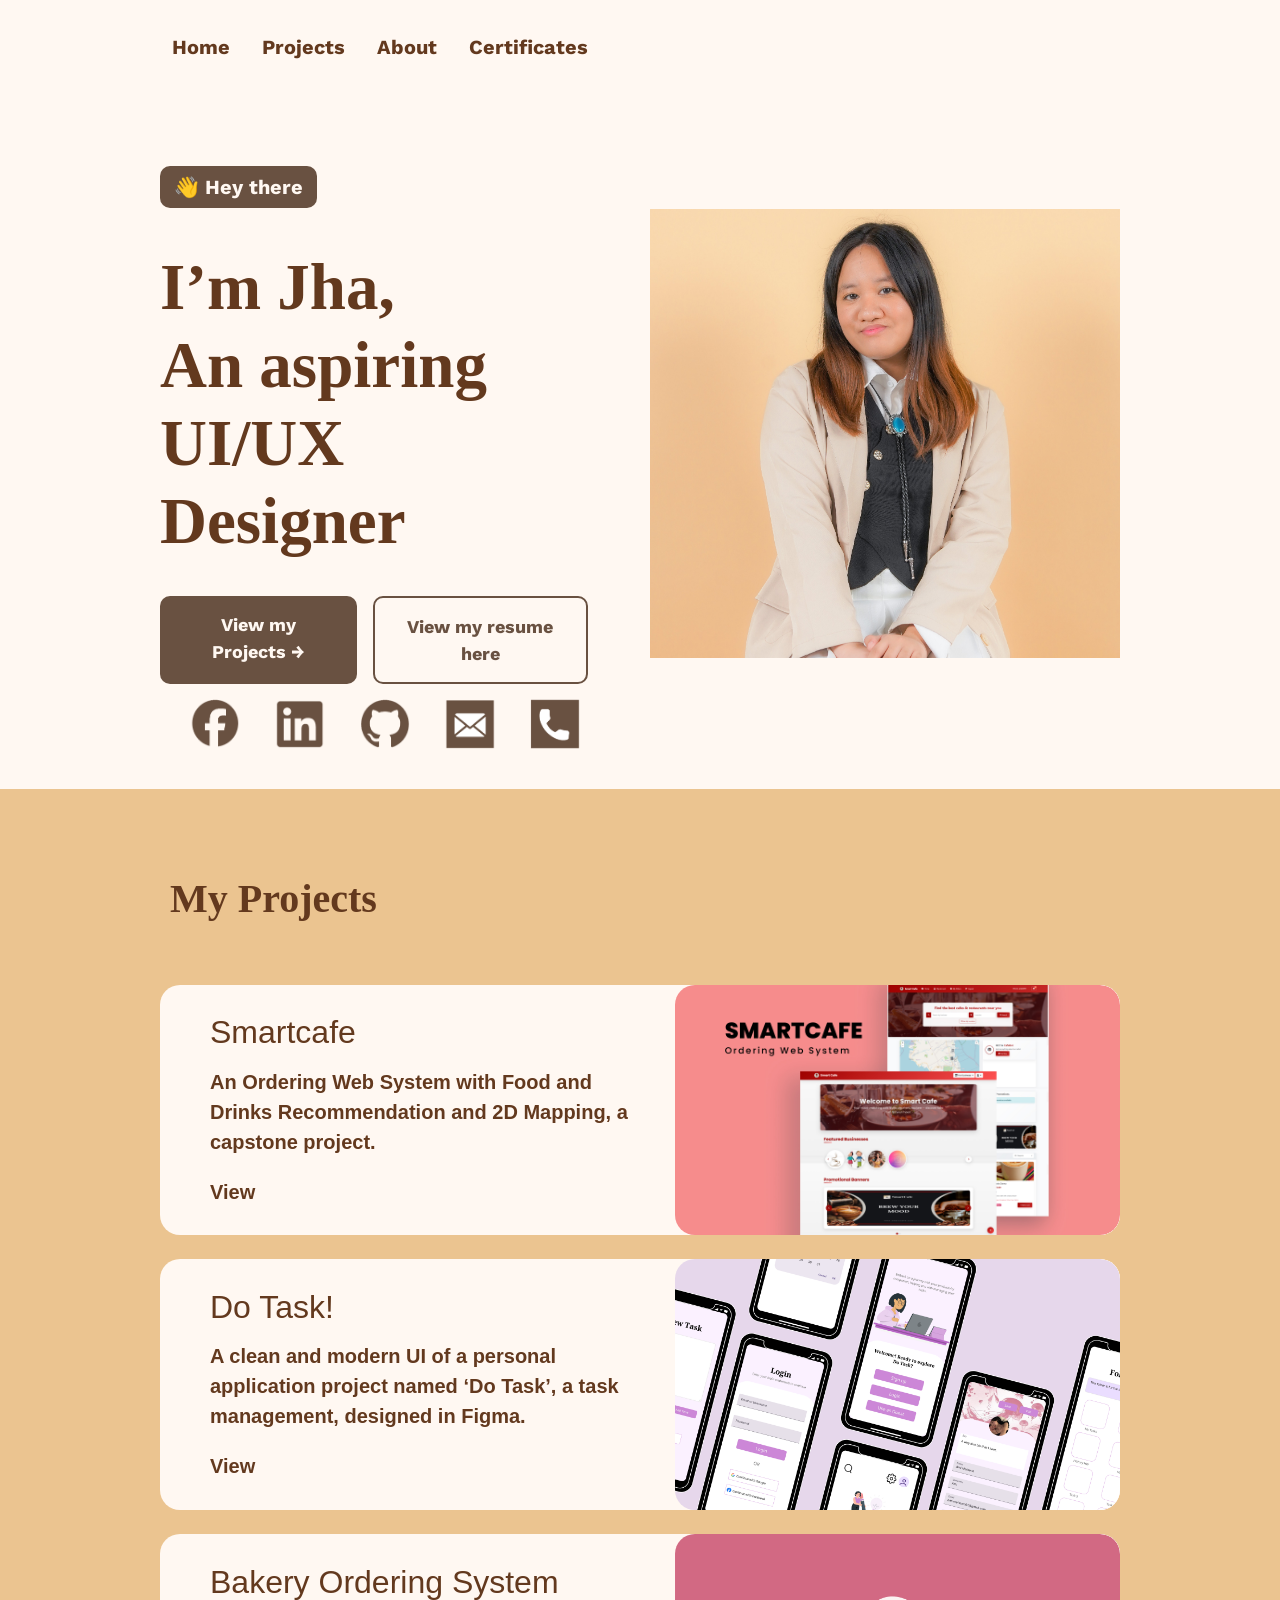
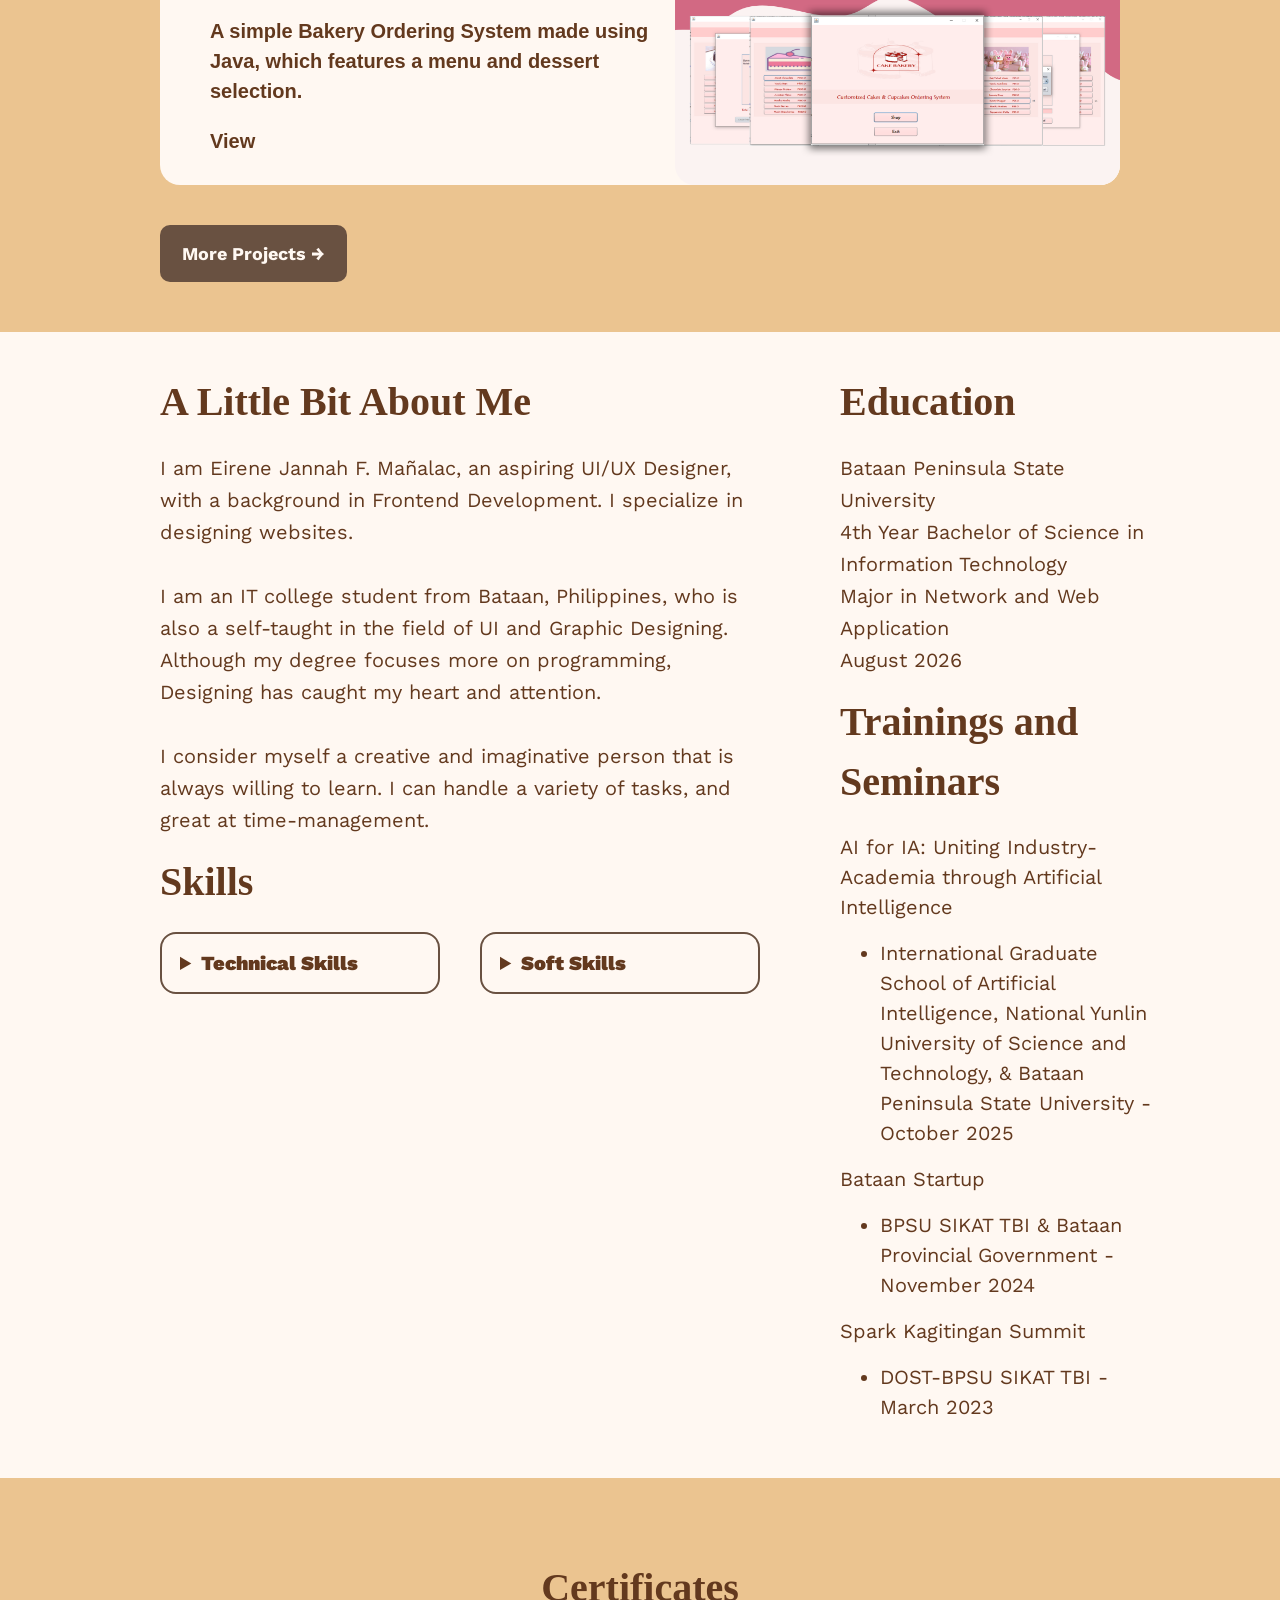
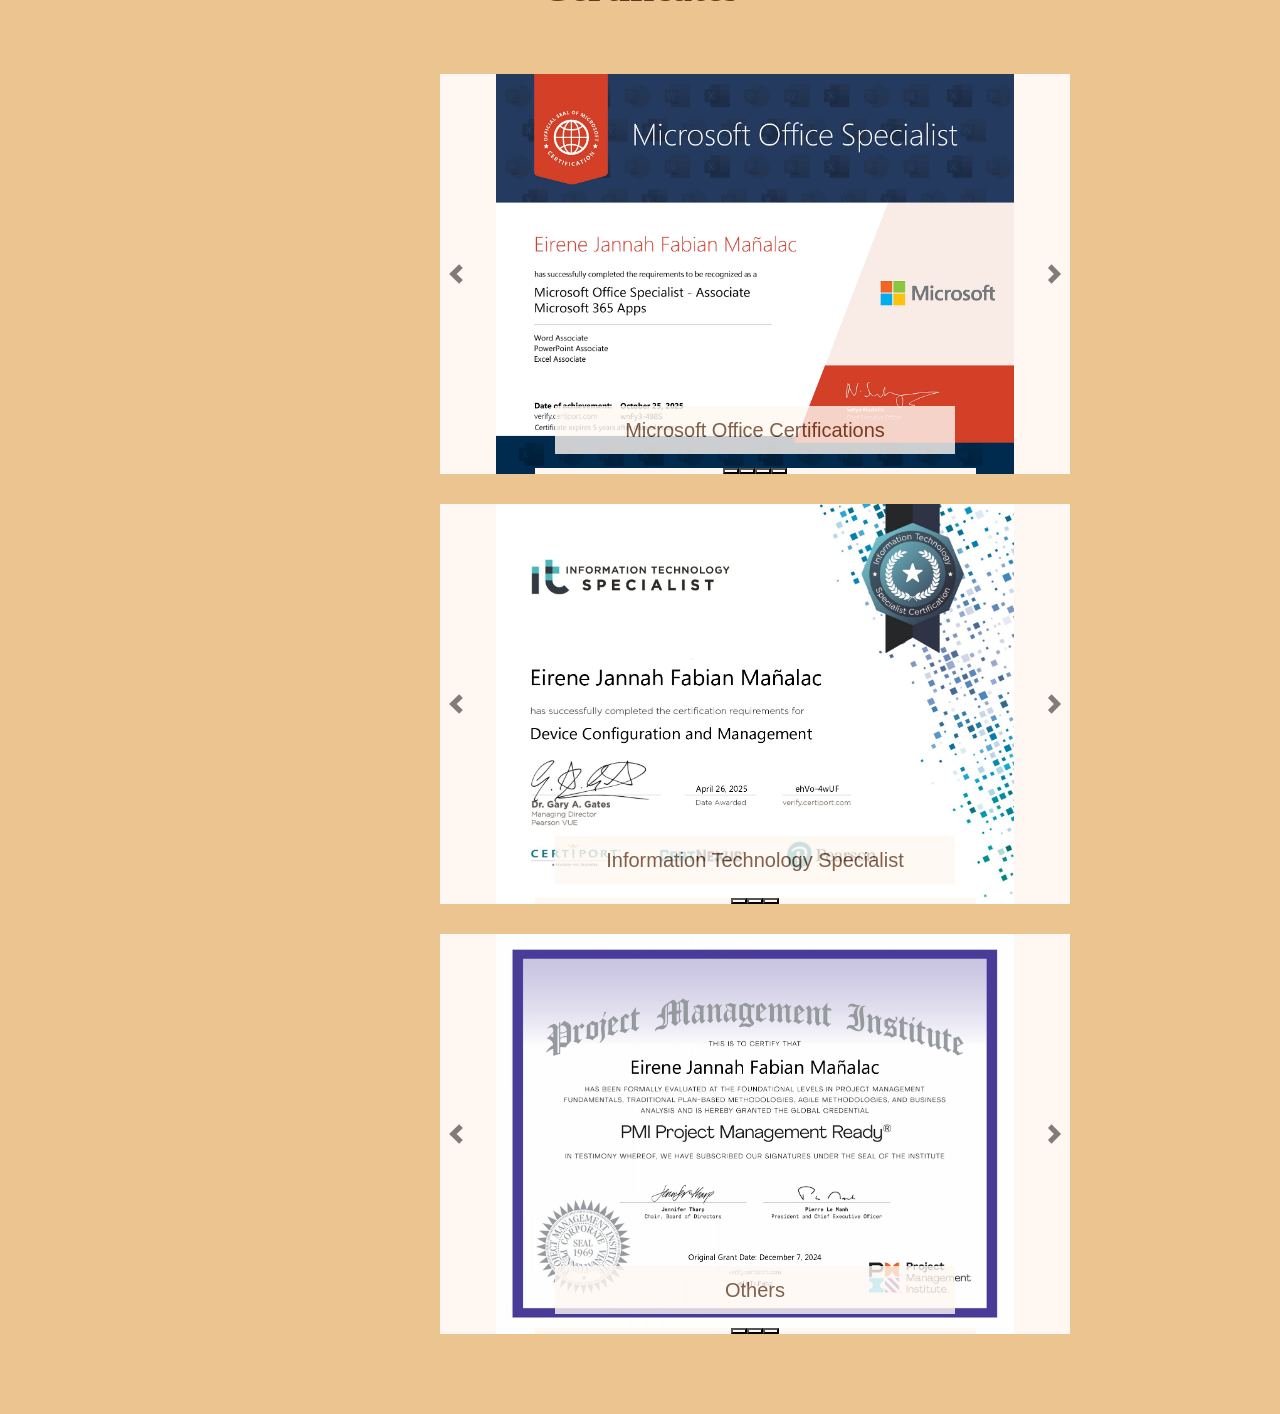
==== index.html @ 36101b0b "Add files via upload" ====
<!doctype html>
<html lang="en">
  <head>
    <meta charset="utf-8">
    <meta name="viewport" content="width=device-width, initial-scale=1, shrink-to-fit=no">
    <link rel="stylesheet" href="https://cdn.jsdelivr.net/npm/bootstrap@4.4.1/dist/css/bootstrap.min.css" integrity="sha384-Vkoo8x4CGsO3+Hhxv8T/Q5PaXtkKtu6ug5TOeNV6gBiFeWPGFN9MuhOf23Q9Ifjh" crossorigin="anonymous">
    <link href='https://fonts.googleapis.com/css?family=Work Sans' rel='stylesheet'>
    <link href='https://fonts.googleapis.com/css?family=Eczar' rel='stylesheet'>

    <link rel="stylesheet" href="portfolio.css">
    <title>Jha's Portfolio</title>
    <link rel="icon" type="image/x-icon" href="icon.png">
  </head>
  <body>
    <nav class="navbar navbar-expand-lg navbar-light mt-3">
    <div class="collapse navbar-collapse" id="navbarNav">
        <ul class="navbar-nav">
        <li class="nav-item">
            <b><a class="nav-link ml-5" href="#intro">Home</a></b>
        </li>
        <li class="nav-item">
            <b><a class="nav-link ml-3" href="#projects">Projects</a></b>
        </li>
        <li class="nav-item">
            <b><a class="nav-link ml-3" href="#about">About</a></b>
        </li>
        <li class="nav-item">
            <b><a class="nav-link ml-3" href="#certificates">Certificates</a></b>
        </li>
        </ul>
    </div>
    </nav>

    <button
        type="button"
        class="btn btn-dark btn-floating btn-lg"
        id="btn-back-to-top"
    >&#8593;
    </button>

    <div class="intro-container">
        <div id="intro">
            <br>
            <br>
            <b><p class="hey-bg">👋 Hey there</p></b>
            <b><p class="name-intro">I’m Jha, <br> An aspiring UI/UX Designer</p></b>
            <div class="intro-btn">
                <a href="#projects" class="btn primary">View my Projects &#8594;</a>
                <a href="https://drive.google.com/file/d/1WBwX0RKnFEgnF73CV7YVu83gJC1N27oR/view?usp=sharing" class="btn secondary">View my resume here</a>
            </div>
            <div class="contacts">
                <a href="https://www.facebook.com/eirene.jannah/"><img src="fb_icon.png"style="width:50px;height:50px;"></a>
                <a href="https://www.linkedin.com/in/eirene-jannah-f-ma%C3%B1alac-0b3737394/"><img src="linkedin_icon.png"style="width:50px;height:50px;"></a>
                <a href="https://github.com/EireneJannah"><img src="github_icon.png"style="width:50px;height:50px;"></a>
                <a href="https://mail.google.com/mail/u/0/?to=eirenemanalac@gmail.com&su=+&body=+++++&fs=1&tf=cm"><img src="email_icon.png"style="width:50px;height:50px;"></a>
                <a href="tel:+639275923447"><img src="phone_icon.png"style="width:50px;height:50px;"></a>
            </div>
        </div>
        <div class="intro-pic">
            <img src="eren.jpg">
        </div>  
    </div>

    <div id="projects">
        <p class="proj-title">My Projects</p>
        <div class="proj-card">
            <div class="proj-text">
                <h2>Smartcafe</h2>
                <p>An Ordering Web System with Food and Drinks Recommendation and 2D Mapping, a capstone project.</p>
            <a href="https://smartcafe-8c242.web.app/html/landing/index.html">View</a>
            </div>
            <div class="proj-image">
                <img src="smartcafe.jpg">
            </div>
        </div>
        <br>
        <div class="proj-card">
            <div class="proj-text">
                <h2>Do Task!</h2>
                <p>A clean and modern UI of a personal application project named ‘Do Task’, a task management, designed in Figma.</p>
            <a href="https://www.figma.com/proto/A1InaQrbveHhIz7P8tZXXw/Do-Task-UI?node-id=1-5&p=f&t=n5EMBhwlPc9SGGLk-1&scaling=scale-down&content-scaling=fixed&page-id=0%3A1">View</a>
            </div>
            <div class="proj-image">
                <img src="do-task-mockup.png">
            </div>
        </div>
        <br>
        <div class="proj-card">
            <div class="proj-text">
                <h2>Bakery Ordering System</h2>
                <p>A simple Bakery Ordering System made using Java, which features a menu and dessert selection.</p>
            <a href="https://github.com/EireneJannah/bakerysystem">View</a>
            </div>
            <div class="proj-image">
                <img src="bakery-system.png">
            </div>
        </div>
        <a href="projects.html" class="btn-more-proj">More Projects &#8594;</a>
    </div>

    <div id="about">
        <div class="abt-info">
            <p class="abt-title">A Little Bit About Me</p>
            <p class="abt-pr">
                I am Eirene Jannah F. Mañalac, an aspiring UI/UX Designer, with a background in Frontend Development. I specialize in designing websites.
            <br><br>
                I am an IT college student from Bataan, Philippines, who is also a self-taught in the field of UI and Graphic Designing. Although my degree focuses more on programming, Designing has caught my heart and attention.
            <br><br>
                I consider myself a creative and imaginative person that is always willing to learn. I can handle a variety of tasks, and great at time-management.
            </p>

        <div class="skills">
            <p class="skills-title">Skills</p>
            <div class="skills-details">
                <details>
                    <summary>Technical Skills</summary>
                    <p  class="skills-sum" style="font-weight: bolder;">Development</p>
                    <ul class="skills-sum">
                        <li>HTML</li>
                        <li>CSS</li>
                    </ul>
                    <p  class="skills-sum" style="font-weight: bolder;">Design</p>
                    <ul class="skills-sum">
                        <li>UI Design</li>
                        <li>Layout Design</li>
                        <li>Wireframing</li>
                        <li>Prototyping</li>
                    </ul>
                    <p  class="skills-sum" style="font-weight: bolder;">Tools</p>
                    <ul class="skills-sum">
                        <li>Figma</li>
                        <li>Github</li>
                        <li>VS Code</li>
                    </ul>
                </details>
                <details>
                    <summary>Soft Skills</summary>
                    <ul class="skills-sum">
                        <li>Time Management</li>
                        <li>Adaptability</li>
                        <li>Team Collaboration</li>
                        <li>Willingness to Learn</li>
                    </ul>
                </details>
            </div>  
        </div>
        </div>
        
        <div class="educ">
            <p class="educ-title">Education</p>
             <p class="educ-details">
                Bataan Peninsula State University
            <br>
                4th Year Bachelor of Science in Information Technology
            <br>
                Major in Network and Web Application
            <br>
                August 2026
            </p>

            <div class="training">
                <p class="train-title">Trainings and Seminars</p>
                <p class="train-details">
                    AI for IA: Uniting Industry-Academia through Artificial Intelligence
                    <ul class="train-details">
                        <li>International Graduate School of Artificial Intelligence, National Yunlin University of Science and Technology, & Bataan Peninsula State University - October 2025</li>
                    </ul>
                <p class="train-details">Bataan Startup</p>
                    <ul class="train-details">
                        <li>BPSU SIKAT TBI & Bataan Provincial Government - November 2024</li>
                    </ul class="train-details">
                <p class="train-details">Spark Kagitingan Summit</p>
                    <ul class="train-details">
                        <li>DOST-BPSU SIKAT TBI - March 2023</li>
                    </ul>
                </p>
            </div>
        </div>
    </div>

    <div id="certificates">
        <p class="cert-title">Certificates</p>
        <div id="carousel1" class="carousel slide">
            <div class="carousel-indicators">
                <button type="button" data-bs-target="#carousel1" data-bs-slide-to="0" class="active" aria-current="true" aria-label="Slide 1"></button>
                <button type="button" data-bs-target="#carousel1" data-bs-slide-to="1" aria-label="Slide 2"></button>
                <button type="button" data-bs-target="#carousel1" data-bs-slide-to="2" aria-label="Slide 3"></button>
                <button type="button" data-bs-target="#carousel1" data-bs-slide-to="3" aria-label="Slide 4"></button>
            </div>
            <div class="carousel-inner">
                <div class="carousel-item active">
                <img src="MSOFFICE SPECIALIST_CERT.jpg" class="d-block w-100">
                <div class="carousel-caption d-none d-md-block">
                    <h5>Microsoft Office Certifications</h5>
                </div>
                </div>
                <div class="carousel-item">
                <img src="WORD_CERT.jpg" class="d-block w-100">
                <div class="carousel-caption d-none d-md-block">
                    <h5>Microsoft Office Certifications</h5>
                </div>
                </div>
                <div class="carousel-item">
                <img src="EXCEL_CERT.jpg" class="d-block w-100">
                <div class="carousel-caption d-none d-md-block">
                    <h5>Microsoft Office Certifications</h5>
                </div>
                </div>
                <div class="carousel-item">
                <img src="PPT_CERT.jpg" class="d-block w-100">
                <div class="carousel-caption d-none d-md-block">
                    <h5>Microsoft Office Certifications</h5>
                </div>
                </div>
            </div>
            <button class="carousel-control-prev" type="button" data-bs-target="#carousel1" data-bs-slide="prev">
                <span class="carousel-control-prev-icon" aria-hidden="true"></span>
            </button>
            <button class="carousel-control-next" type="button" data-bs-target="#carousel1" data-bs-slide="next">
                <span class="carousel-control-next-icon" aria-hidden="true"></span>
            </button>
        </div>
        <div id="carousel2" class="carousel slide">
            <div class="carousel-indicators">
                <button type="button" data-bs-target="#carousel2" data-bs-slide-to="0" class="active" aria-current="true" aria-label="Slide 1"></button>
                <button type="button" data-bs-target="#carousel2" data-bs-slide-to="1" aria-label="Slide 2"></button>
                <button type="button" data-bs-target="#carousel2" data-bs-slide-to="2" aria-label="Slide 3"></button>
            </div>
            <div class="carousel-inner">
                <div class="carousel-item active">
                <img src="dcm-cert.jpg" class="d-block w-100">
                <div class="carousel-caption d-none d-md-block">
                    <h5>Information Technology Specialist</h5>
                </div>
                </div>
                <div class="carousel-item">
                <img src="cybersec-cert.jpg" class="d-block w-100">
                <div class="carousel-caption d-none d-md-block">
                    <h5>Information Technology Specialist</h5>
                </div>
                </div>
                <div class="carousel-item">
                <img src="netw-cert.jpg" class="d-block w-100">
                <div class="carousel-caption d-none d-md-block">
                    <h5>Information Technology Specialist</h5>
                </div>
                </div>
            </div>
            <button class="carousel-control-prev" type="button" data-bs-target="#carousel2" data-bs-slide="prev">
                <span class="carousel-control-prev-icon" aria-hidden="true"></span>
            </button>
            <button class="carousel-control-next" type="button" data-bs-target="#carousel2" data-bs-slide="next">
                <span class="carousel-control-next-icon" aria-hidden="true"></span>
            </button>
        </div>
        <div id="carousel3" class="carousel slide">
            <div class="carousel-indicators">
                <button type="button" data-bs-target="#carousel3" data-bs-slide-to="0" class="active" aria-current="true" aria-label="Slide 1"></button>
                <button type="button" data-bs-target="#carousel3" data-bs-slide-to="1" aria-label="Slide 2"></button>
                <button type="button" data-bs-target="#carousel3" data-bs-slide-to="2" aria-label="Slide 3"></button>
            </div>
            <div class="carousel-inner">
                <div class="carousel-item active">
                <img src="pmi-cert.jpg" class="d-block w-100">
                <div class="carousel-caption d-none d-md-block">
                    <h5>Others</h5>
                </div>
                </div>
                <div class="carousel-item">
                <img src="cyber_cert.jpg" class="d-block w-100">
                <div class="carousel-caption d-none d-md-block">
                    <h5>Others</h5>
                </div>
                </div>
                <div class="carousel-item">
                <img src="ai_cert.png" class="d-block w-100">
                <div class="carousel-caption d-none d-md-block">
                    <h5>Others</h5>
                </div>
                </div>
            </div>
            <button class="carousel-control-prev" type="button" data-bs-target="#carousel3" data-bs-slide="prev">
                <span class="carousel-control-prev-icon" aria-hidden="true"></span>
            </button>
            <button class="carousel-control-next" type="button" data-bs-target="#carousel3" data-bs-slide="next">
                <span class="carousel-control-next-icon" aria-hidden="true"></span>
            </button>
        </div>
    </div>
    <script>
        //Get the button
        let mybutton = document.getElementById("btn-back-to-top");

        // When the user scrolls down 20px from the top of the document, show the button
        window.onscroll = function () {
        scrollFunction();
        };

        function scrollFunction() {
        if (
            document.body.scrollTop > 20 ||
            document.documentElement.scrollTop > 20
        ) {
            mybutton.style.display = "block";
        } else {
            mybutton.style.display = "none";
        }
        }
        // When the user clicks on the button, scroll to the top of the document
        mybutton.addEventListener("click", backToTop);

        function backToTop() {
        document.body.scrollTop = 0;
        document.documentElement.scrollTop = 0;
        }
        // https://mdbootstrap.com/docs/standard/extended/back-to-top/
    </script>
    <script src="https://code.jquery.com/jquery-3.4.1.slim.min.js" integrity="sha384-J6qa4849blE2+poT4WnyKhv5vZF5SrPo0iEjwBvKU7imGFAV0wwj1yYfoRSJoZ+n" crossorigin="anonymous"></script>
    <script src="https://cdn.jsdelivr.net/npm/popper.js@1.16.0/dist/umd/popper.min.js" integrity="sha384-Q6E9RHvbIyZFJoft+2mJbHaEWldlvI9IOYy5n3zV9zzTtmI3UksdQRVvoxMfooAo" crossorigin="anonymous"></script>
    <script src="https://cdn.jsdelivr.net/npm/bootstrap@4.4.1/dist/js/bootstrap.min.js" integrity="sha384-wfSDF2E50Y2D1uUdj0O3uMBJnjuUD4Ih7YwaYd1iqfktj0Uod8GCExl3Og8ifwB6" crossorigin="anonymous"></script>
    <script src="https://cdn.jsdelivr.net/npm/bootstrap@5.3.2/dist/js/bootstrap.bundle.min.js"></script>

  </body>
</html>
---- portfolio.css ----
* {
    background-color: #FFF8F2;
    scroll-behavior: smooth;
}
#navbarNav {
    margin-left: 100px;
}
.nav-link {
    color: #63391E !important;
    font-style: bold !important;
    font-family: 'Work Sans';
    font-size: 20px;
}
#btn-back-to-top {
  position: fixed;
  bottom: 20px;
  right: 20px;
  display: none;
  border-radius: 100px;
}
.fas fa-arrow-up {
    color: #FFF8F2;
}

/*HOME*/
.intro-container {
    display: flex;
    flex-direction: row;
    align-items: center;
    justify-content: space-between;
    padding: 40px 120px;
    gap: 60px;
}
#intro {
    display: flex;
    flex-direction: column;
    max-width: 45%;
    padding-left: 40px;
}
.hey-bg {
    font-family: 'Work Sans';
    background-color: #695141;
    color: #FFF8F2;
    padding: 6px 14px;
    font-size: 20px;
    border-radius: 10px;
    display: inline-block;
    margin-bottom: 40px;
}
.name-intro {
    font-family: 'Ecszar';
    color: #63391E;
    font-size: 65px;
    line-height: 1.2;
}
.intro-pic img {
    width: 470px;
    height: auto;
    object-fit: cover;
    margin-right: 40px;
}
.intro-btn {
    display: flex;
    gap: 16px;
    margin-top: 20px;
}
.btn {
    padding: 15px 22px;
    font-family: 'Work Sans';
    font-size: 18px;
    border-radius: 10px;
    border: none;
    font-weight: bold;
}
.btn:hover{
    color: #D8914E;
}
.primary {
    background-color: #695141;
    color: #FFF8F2;
}
.secondary {
    background-color: transparent;
    color: #695141;
    border: 2px solid #695141;
}

/*PROJECTS*/
#projects {
    background-color: #EBC490;
    padding: 50px 20px;
}
.proj-title {
    background-color: #EBC490;
    font-family: 'Ecszar';
    color: #63391E;
    font-size: 40px;
    padding: 30px 0 40px 150px;
    font-weight: bolder;
}
.proj-card {
  display: flex;
  justify-content: space-between;
  align-items: center;
  background-color: #FFF8F2;
  border-radius: 20px;
  padding: 0 0 0 50px;
  gap: 20px;
  margin: 0 140px 0 140px;
  overflow: hidden;
}
.proj-text {
  flex: 1;
  font-weight: bold;
  font-size: 20px;
}
.proj-text h2 {
  color: #63391E;
  margin-bottom: 15px;
}
.proj-text p {
  color: #63391E;
  line-height: 1.5;
  margin-bottom: 20px;
}
.proj-text a {
  color: #63391E;
  text-decoration: none;
  font-weight: bold;
}
.proj-text a:hover{
    color: #D8914E;
}
.proj-image {
  flex: 1;
  display: flex;
  justify-content: center;
}
.proj-image img {
  width: 100%;
  border-radius: 20px;
}
.btn-more-proj {
    padding: 15px 22px;
    font-family: 'Work Sans';
    font-size: 18px;
    border-radius: 10px;
    border: none;
    font-weight: bold;
    background-color: #695141;
    color: #FFF8F2;
    margin-top: 40px;
    margin-left: 140px;
    display: inline-block;
}
.btn-more-proj:hover{
    color: #D8914E;
}

/*ABOUT*/
#about {
    display: flex;
    gap: 80px;
    padding: 40px 120px;
    align-items: flex-start;
}
.about-info {
    flex: 2;
}
.educ {
    flex: 1;
}
.abt-title {
    margin-left: 40px;
}
.abt-title,
.educ-title,
.train-title {
    font-family: 'Ecszar';
    color: #63391E;
    font-size: 40px;
    font-weight: bolder;
    margin-bottom: 20px;
}
.abt-pr {
    font-family: 'Work Sans';
    color: #63391E;
    font-size: 20px;
    line-height: 1.6;
    max-width: 600px;
    margin-left: 40px;
}
.educ-details {
    font-family: 'Work Sans';
    color: #63391E;
    font-size: 20px;
    line-height: 1.6;
    max-width: 800px;
}
.train-details {
    font-family: 'Work Sans';
    color: #63391E;
    font-size: 20px;
    max-width: 800px;
}
.skills {
    display: flex;
    flex-direction: column;
}
.skills-title {
    font-family: 'Ecszar';
    color: #63391E;
    font-size: 40px;
    font-weight: bolder;
    margin-left: 40px;
    margin-bottom: 20px;
}
.skills-details {
    display: flex;
    flex-direction: row;
    align-items: flex-start;
}
details {
    flex: none;
    font-family: 'Work Sans';
    color: #63391E;
    font-size: 18px;
    font-weight: bold;
    border: 2px solid #695141;
    border-radius: 16px;
    padding: 14px 18px;
    margin-left: 40px;
    background-color: #FFF8F2;
    width: 280px;
    min-width: 250px;
    max-width: 550px;
}
summary {
    font-weight: bolder;
    font-size: 20px;
}
summary:hover {
    color: #D8914E;
}
.skills-sum {
    padding-left: 20px;
    margin-top: 10px;
    font-family: 'Work Sans';
    font-size: 16px;
    color: #63391E;
}
.skills-sum li {
    margin-bottom: 6px;
}

/*CONTACTS*/
.contacts {
    margin: 15px 0 0 30px;
    display: flex;
    gap: 35px;
}

/**CERTIFICATES*/
#certificates {
    background-color: #EBC490;
    padding: 50px 20px;
}
.cert-title {
    background-color: #EBC490;
    font-family: 'Ecszar';
    color: #63391E;
    font-size: 40px;
    padding: 30px 0 40px 0;
    font-weight: bolder;
    text-align: center;
}
.carousel {
    max-width: 630px;
    margin: 0 0 30px 420px;
}
.carousel-item {
    height: 400px;
}
.carousel-item img {
    height: 100%;
    object-fit: contain;
    margin: auto;
}
.carousel-caption {
    padding: 12px 20px;
    bottom: 20px;
    left: 50%;
    transform: translateX(-50%);
    width: 400px;
    max-width: 100%;
    opacity: 0.8;
}
.carousel-caption h5,
.carousel-caption p {
    color: #63391E;
    margin: 0;
}
.carousel-control-prev,
.carousel-control-next {
    width: 5%;
    border: none;
}
.carousel-control-prev-icon,
.carousel-control-next-icon {
    filter: invert(1);
    width: 2rem;
    height: 2rem;
    color: #63391E !important;
}
.carousel-inner {
    border-radius: 20px;
    overflow: hidden;
}

/*MORE PROJECTS*/
.card {
    height: 100%;
}
.card-body {
    display: flex;
    flex-direction: column;
    width: 100%; 
    height: 100%;
}
.card-title{
    color: #63391E;
    font-size: 18px;
    font-weight: bold;
    text-align: center;
}
.card-text {
    flex-grow: 1;
}
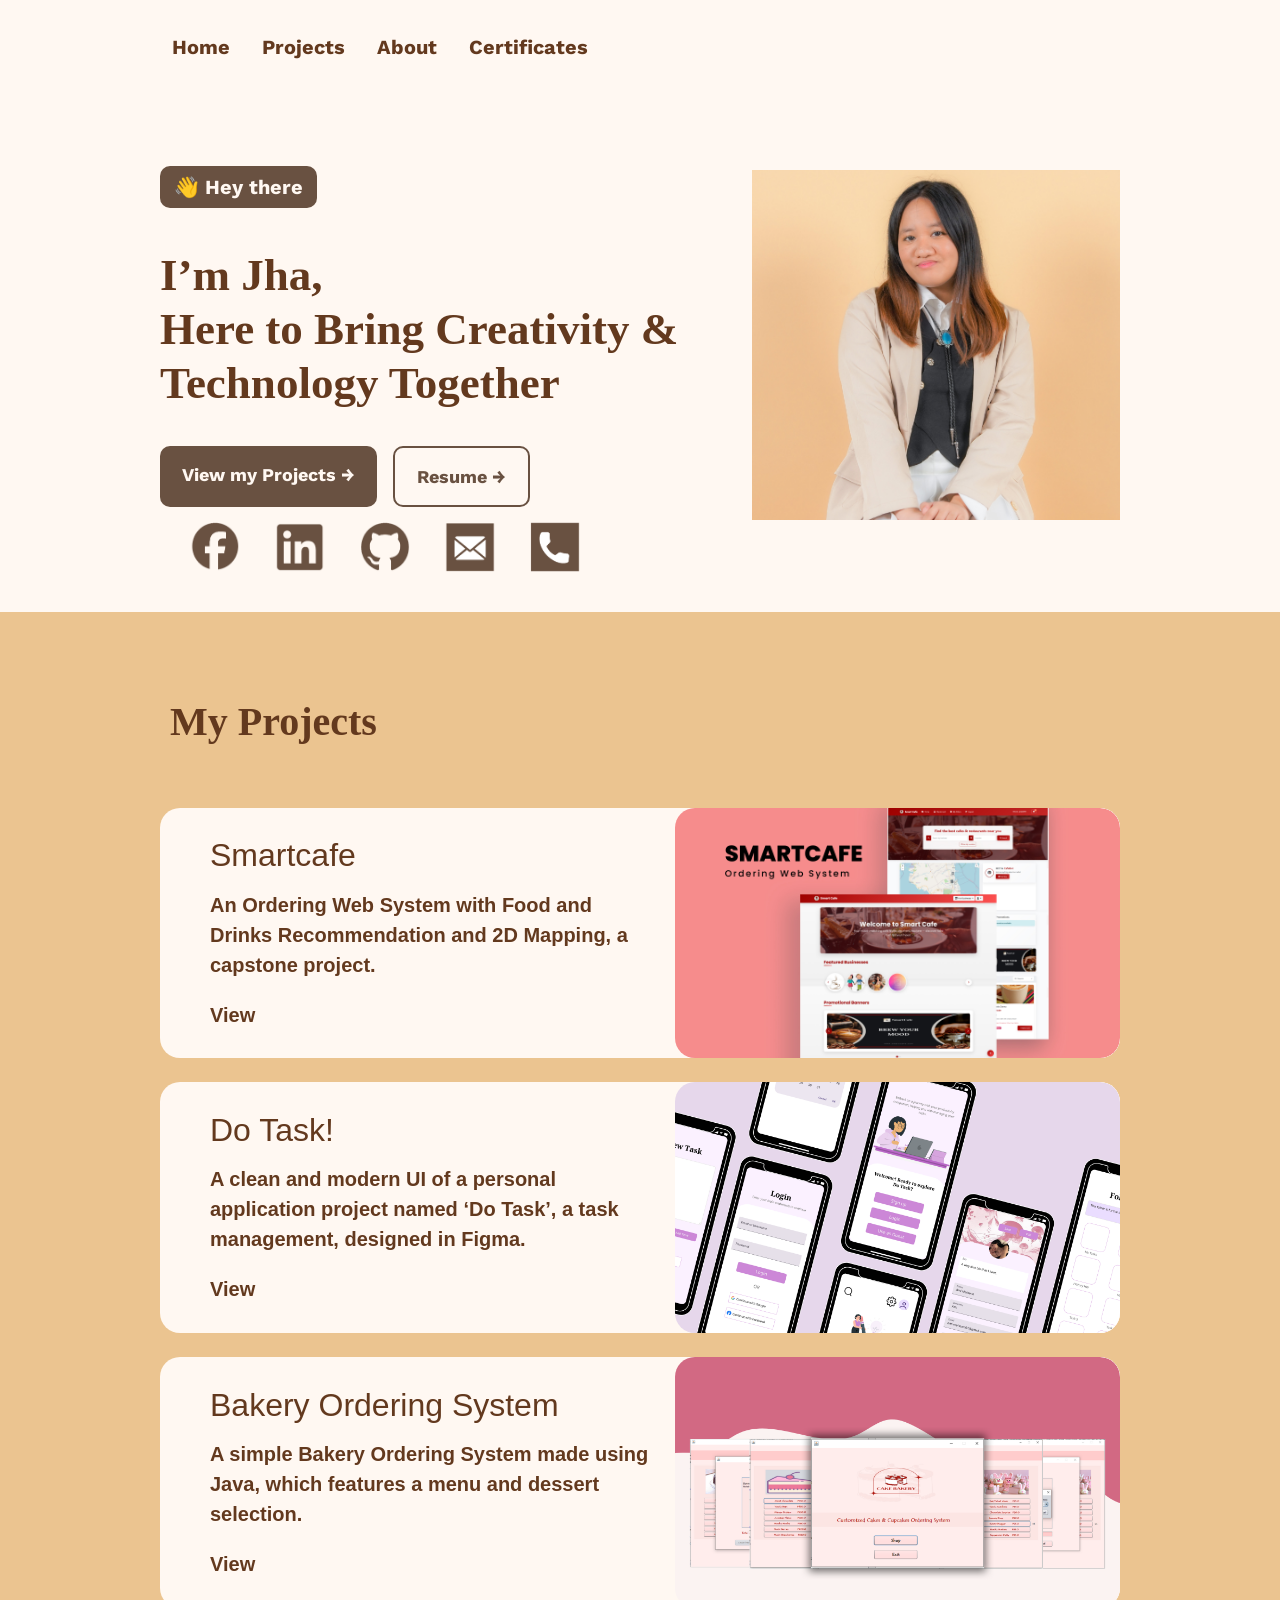
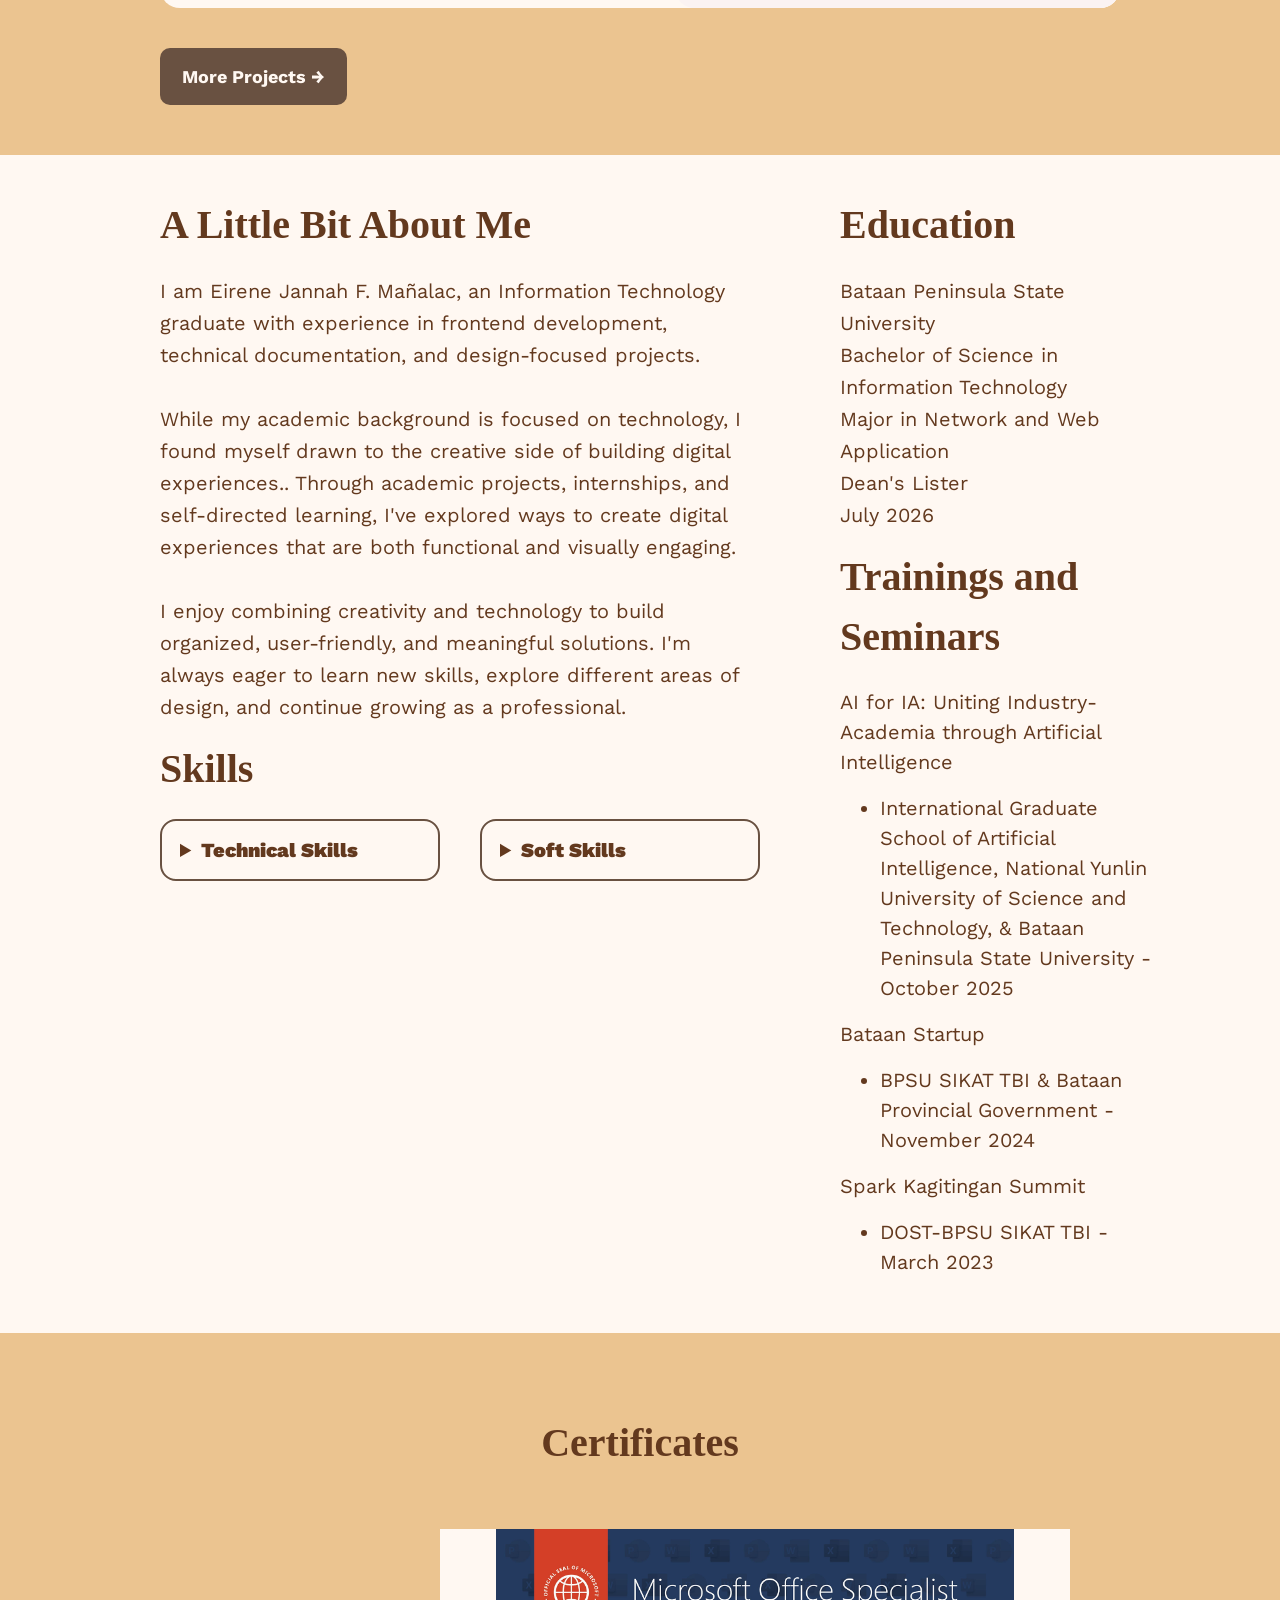
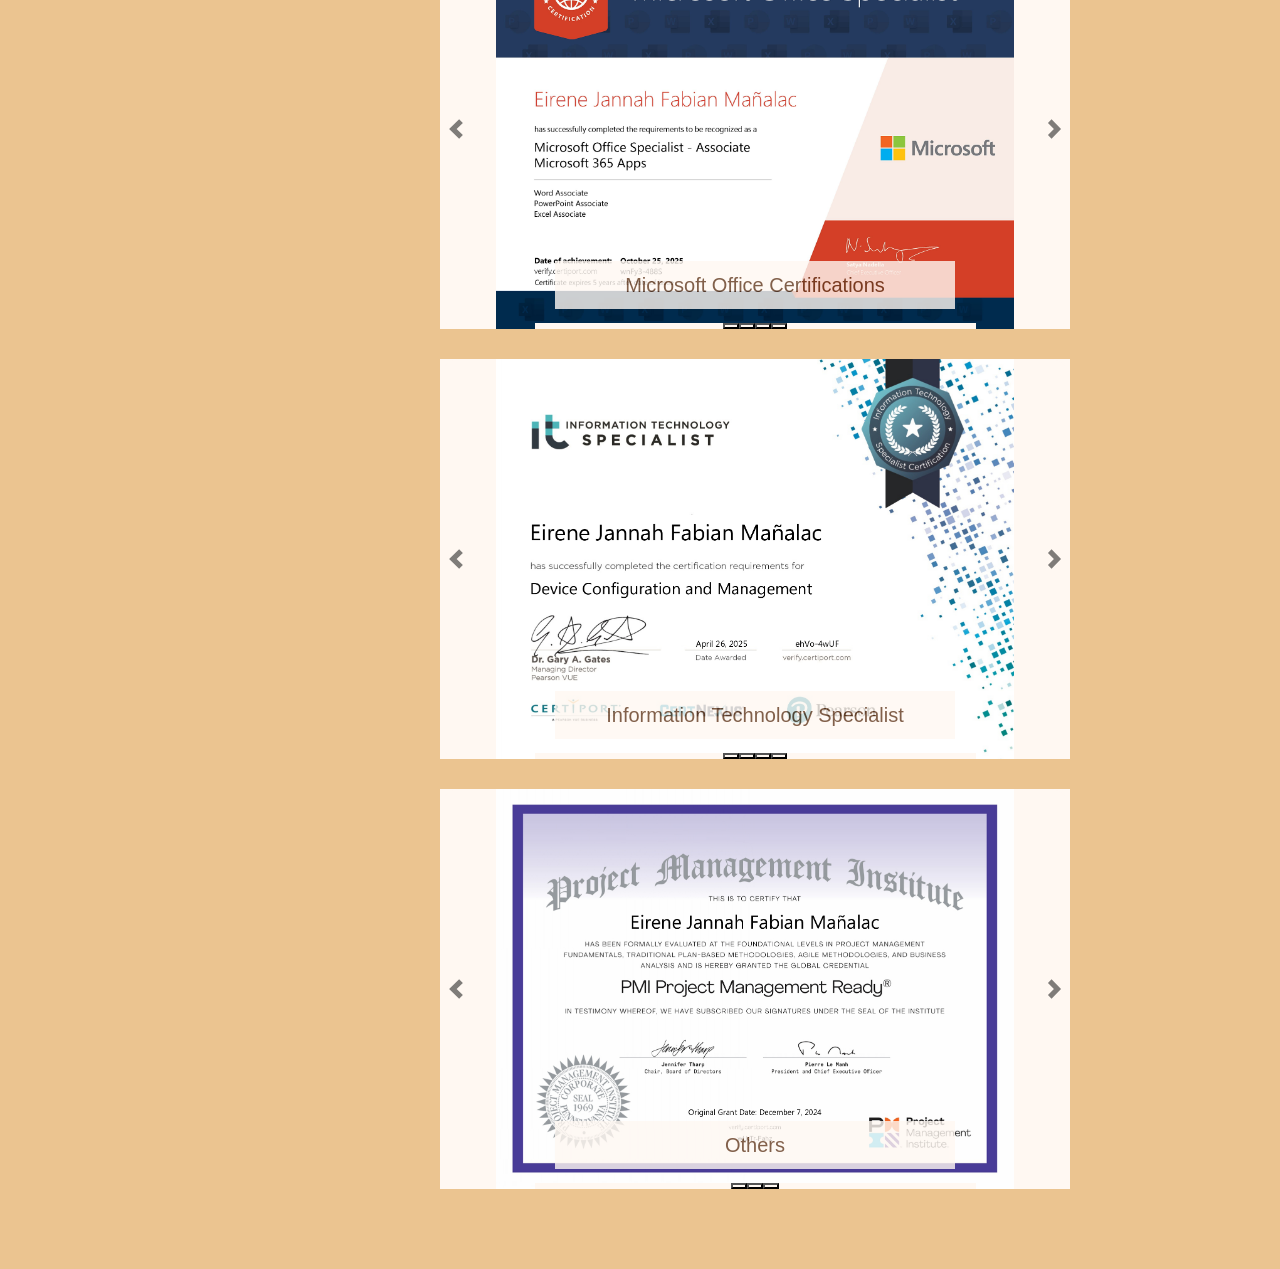
==== commit ca7a79ac: "Add files via upload" ====
--- a/index.html
+++ b/index.html
@@ -13,6 +13,16 @@
   </head>
   <body>
     <nav class="navbar navbar-expand-lg navbar-light mt-3">
+
+    <button class="navbar-toggler" type="button"
+        data-bs-toggle="collapse"
+        data-bs-target="#navbarNav"
+        aria-controls="navbarNav"
+        aria-expanded="false"
+        aria-label="Toggle navigation">
+        <span class="navbar-toggler-icon"></span>
+    </button>
+
     <div class="collapse navbar-collapse" id="navbarNav">
         <ul class="navbar-nav">
         <li class="nav-item">
@@ -43,10 +53,10 @@
             <br>
             <br>
             <b><p class="hey-bg">👋 Hey there</p></b>
-            <b><p class="name-intro">I’m Jha, <br> An aspiring UI/UX Designer</p></b>
+            <b><p class="name-intro">I’m Jha, <br>Here to Bring Creativity & Technology Together</p></b>
             <div class="intro-btn">
                 <a href="#projects" class="btn primary">View my Projects &#8594;</a>
-                <a href="https://drive.google.com/file/d/1WBwX0RKnFEgnF73CV7YVu83gJC1N27oR/view?usp=sharing" class="btn secondary">View my resume here</a>
+                <a href="https://drive.google.com/file/d/1KKpQJMae6ZmpxHuv9TeHDDVIXgFShBZ7/view?usp=sharing" class="btn secondary">Resume &#8594;</a>
             </div>
             <div class="contacts">
                 <a href="https://www.facebook.com/eirene.jannah/"><img src="fb_icon.png"style="width:50px;height:50px;"></a>
@@ -57,8 +67,11 @@
             </div>
         </div>
         <div class="intro-pic">
-            <img src="eren.jpg">
-        </div>  
+            <img src="eren.jpg" class="profile-img">
+                <div class="overlay">
+                    <img src="grad.jfif" class="graduation-img">
+                </div>
+    </div> 
     </div>
 
     <div id="projects">
@@ -67,7 +80,7 @@
             <div class="proj-text">
                 <h2>Smartcafe</h2>
                 <p>An Ordering Web System with Food and Drinks Recommendation and 2D Mapping, a capstone project.</p>
-            <a href="https://smartcafe-8c242.web.app/html/landing/index.html">View</a>
+            <a href="https://drive.google.com/file/d/1x8yBQd1Ya6egy5evJMCMXbSVoOxHAR9U/view?usp=sharing">View</a>
             </div>
             <div class="proj-image">
                 <img src="smartcafe.jpg">
@@ -102,11 +115,11 @@
         <div class="abt-info">
             <p class="abt-title">A Little Bit About Me</p>
             <p class="abt-pr">
-                I am Eirene Jannah F. Mañalac, an aspiring UI/UX Designer, with a background in Frontend Development. I specialize in designing websites.
+                I am Eirene Jannah F. Mañalac, an Information Technology graduate with experience in frontend development, technical documentation, and design-focused projects.
             <br><br>
-                I am an IT college student from Bataan, Philippines, who is also a self-taught in the field of UI and Graphic Designing. Although my degree focuses more on programming, Designing has caught my heart and attention.
+                While my academic background is focused on technology, I found myself drawn to the creative side of building digital experiences.. Through academic projects, internships, and self-directed learning, I've explored ways to create digital experiences that are both functional and visually engaging.
             <br><br>
-                I consider myself a creative and imaginative person that is always willing to learn. I can handle a variety of tasks, and great at time-management.
+                I enjoy combining creativity and technology to build organized, user-friendly, and meaningful solutions. I'm always eager to learn new skills, explore different areas of design, and continue growing as a professional.
             </p>
 
         <div class="skills">
@@ -124,10 +137,10 @@
                         <li>UI Design</li>
                         <li>Layout Design</li>
                         <li>Wireframing</li>
-                        <li>Prototyping</li>
                     </ul>
                     <p  class="skills-sum" style="font-weight: bolder;">Tools</p>
                     <ul class="skills-sum">
+                        <li>Microsoft Office</li>
                         <li>Figma</li>
                         <li>Github</li>
                         <li>VS Code</li>
@@ -137,9 +150,11 @@
                     <summary>Soft Skills</summary>
                     <ul class="skills-sum">
                         <li>Time Management</li>
+                        <li>Organized</li>
                         <li>Adaptability</li>
                         <li>Team Collaboration</li>
                         <li>Willingness to Learn</li>
+                        <li>Attention to Detail</li>
                     </ul>
                 </details>
             </div>  
@@ -151,11 +166,13 @@
              <p class="educ-details">
                 Bataan Peninsula State University
             <br>
-                4th Year Bachelor of Science in Information Technology
+                Bachelor of Science in Information Technology
             <br>
                 Major in Network and Web Application
             <br>
-                August 2026
+                Dean's Lister
+            <br>
+                July 2026
             </p>
 
             <div class="training">
@@ -225,6 +242,7 @@
                 <button type="button" data-bs-target="#carousel2" data-bs-slide-to="0" class="active" aria-current="true" aria-label="Slide 1"></button>
                 <button type="button" data-bs-target="#carousel2" data-bs-slide-to="1" aria-label="Slide 2"></button>
                 <button type="button" data-bs-target="#carousel2" data-bs-slide-to="2" aria-label="Slide 3"></button>
+                <button type="button" data-bs-target="#carousel2" data-bs-slide-to="3" aria-label="Slide 4"></button>
             </div>
             <div class="carousel-inner">
                 <div class="carousel-item active">
@@ -241,6 +259,12 @@
                 </div>
                 <div class="carousel-item">
                 <img src="netw-cert.jpg" class="d-block w-100">
+                <div class="carousel-caption d-none d-md-block">
+                    <h5>Information Technology Specialist</h5>
+                </div>
+                </div>
+                <div class="carousel-item">
+                <img src="SOFTWAREDEV_CERT.jpg" class="d-block w-100">
                 <div class="carousel-caption d-none d-md-block">
                     <h5>Information Technology Specialist</h5>
                 </div>
--- a/portfolio.css
+++ b/portfolio.css
@@ -4,6 +4,12 @@
 }
 #navbarNav {
     margin-left: 100px;
+}
+.navbar-toggler {
+    border-color: #695141;
+}
+.navbar-toggler-icon {
+    filter: invert(27%) sepia(30%) saturate(500%) hue-rotate(10deg);
 }
 .nav-link {
     color: #63391E !important;
@@ -34,7 +40,7 @@
 #intro {
     display: flex;
     flex-direction: column;
-    max-width: 45%;
+    max-width: 55%;
     padding-left: 40px;
 }
 .hey-bg {
@@ -50,14 +56,33 @@
 .name-intro {
     font-family: 'Ecszar';
     color: #63391E;
-    font-size: 65px;
+    font-size: 45px;
     line-height: 1.2;
 }
-.intro-pic img {
+.intro-pic {
+    position: relative;
     width: 470px;
+    margin-right: 40px;
+}
+.profile-img {
+    display: block;
+    width: 100%;
     height: auto;
     object-fit: cover;
-    margin-right: 40px;
+}
+.overlay {
+    position: absolute;
+    inset: 0;
+    opacity: 0;
+    transition: 0.5s ease;
+}
+.overlay img {
+    width: 100%;
+    height: 100%;
+    object-fit: cover;
+}
+.intro-pic:hover .overlay {
+    opacity: 1;
 }
 .intro-btn {
     display: flex;
@@ -337,6 +362,132 @@
     flex-grow: 1;
 }
 
-
-
-
+/*RESPONSIVE
+
+/* TABLET/IPAD */
+@media (max-width: 992px) {
+
+#navbarNav {
+    margin-left: 0;
+}  
+.navbar-nav {
+    gap: 10px;
+    padding-top: 10px;
+}
+.intro-container {
+    flex-direction: column;
+    padding: 40px 40px;
+    text-align: center;
+}
+#intro {
+    max-width: 100%;
+    padding-left: 0;
+}
+.intro-pic img {
+    width: 350px;
+    margin-right: 0;
+}
+.intro-btn {
+    justify-content: center;
+    flex-wrap: wrap;
+}
+.proj-title {
+    padding-left: 40px;
+    text-align: left;
+}
+.proj-card {
+    flex-direction: column;
+    margin: 0 40px;
+    padding: 30px;
+}
+.btn-more-proj {
+    margin-left: 40px;
+}
+#about {
+    flex-direction: column;
+    padding: 40px;
+    gap: 40px;
+}
+.abt-title,
+.skills-title {
+    margin-left: 0;
+}
+.abt-pr {
+    margin-left: 0;
+}
+.skills-details {
+    flex-direction: column;
+    gap: 20px;
+}
+details {
+    margin-left: 0;
+    width: 100%;
+}
+.carousel {
+    margin: 0 auto 30px auto;
+}
+}
+
+/* MOBILE */
+@media (max-width: 576px) {
+
+#navbarNav {
+    margin-left: 0;
+}
+.navbar-nav {
+        gap: 10px;
+        padding-top: 10px;
+}
+.nav-link {
+    font-size: 18px;
+}
+.name-intro {
+    font-size: 45px;
+}
+.hey-bg {
+    font-size: 16px;
+}
+.intro-pic img {
+    width: 280px;
+}
+.proj-title {
+    font-size: 32px;
+    padding-left: 20px;
+}
+.proj-text {
+    font-size: 18px;
+}
+.proj-card {
+    margin: 0 20px;
+}
+.btn-more-proj {
+    margin-left: 20px;
+}
+.abt-title,
+.educ-title,
+.train-title,
+.skills-title {
+    font-size: 32px;
+}
+.abt-pr,
+.educ-details,
+.train-details {
+    font-size: 18px;
+}
+.contacts {
+    flex-wrap: wrap;
+    gap: 20px;
+}
+.carousel-item {
+    height: 300px;
+}
+.carousel-caption {
+    width: 90%;
+}
+}
+
+
+
+
+
+
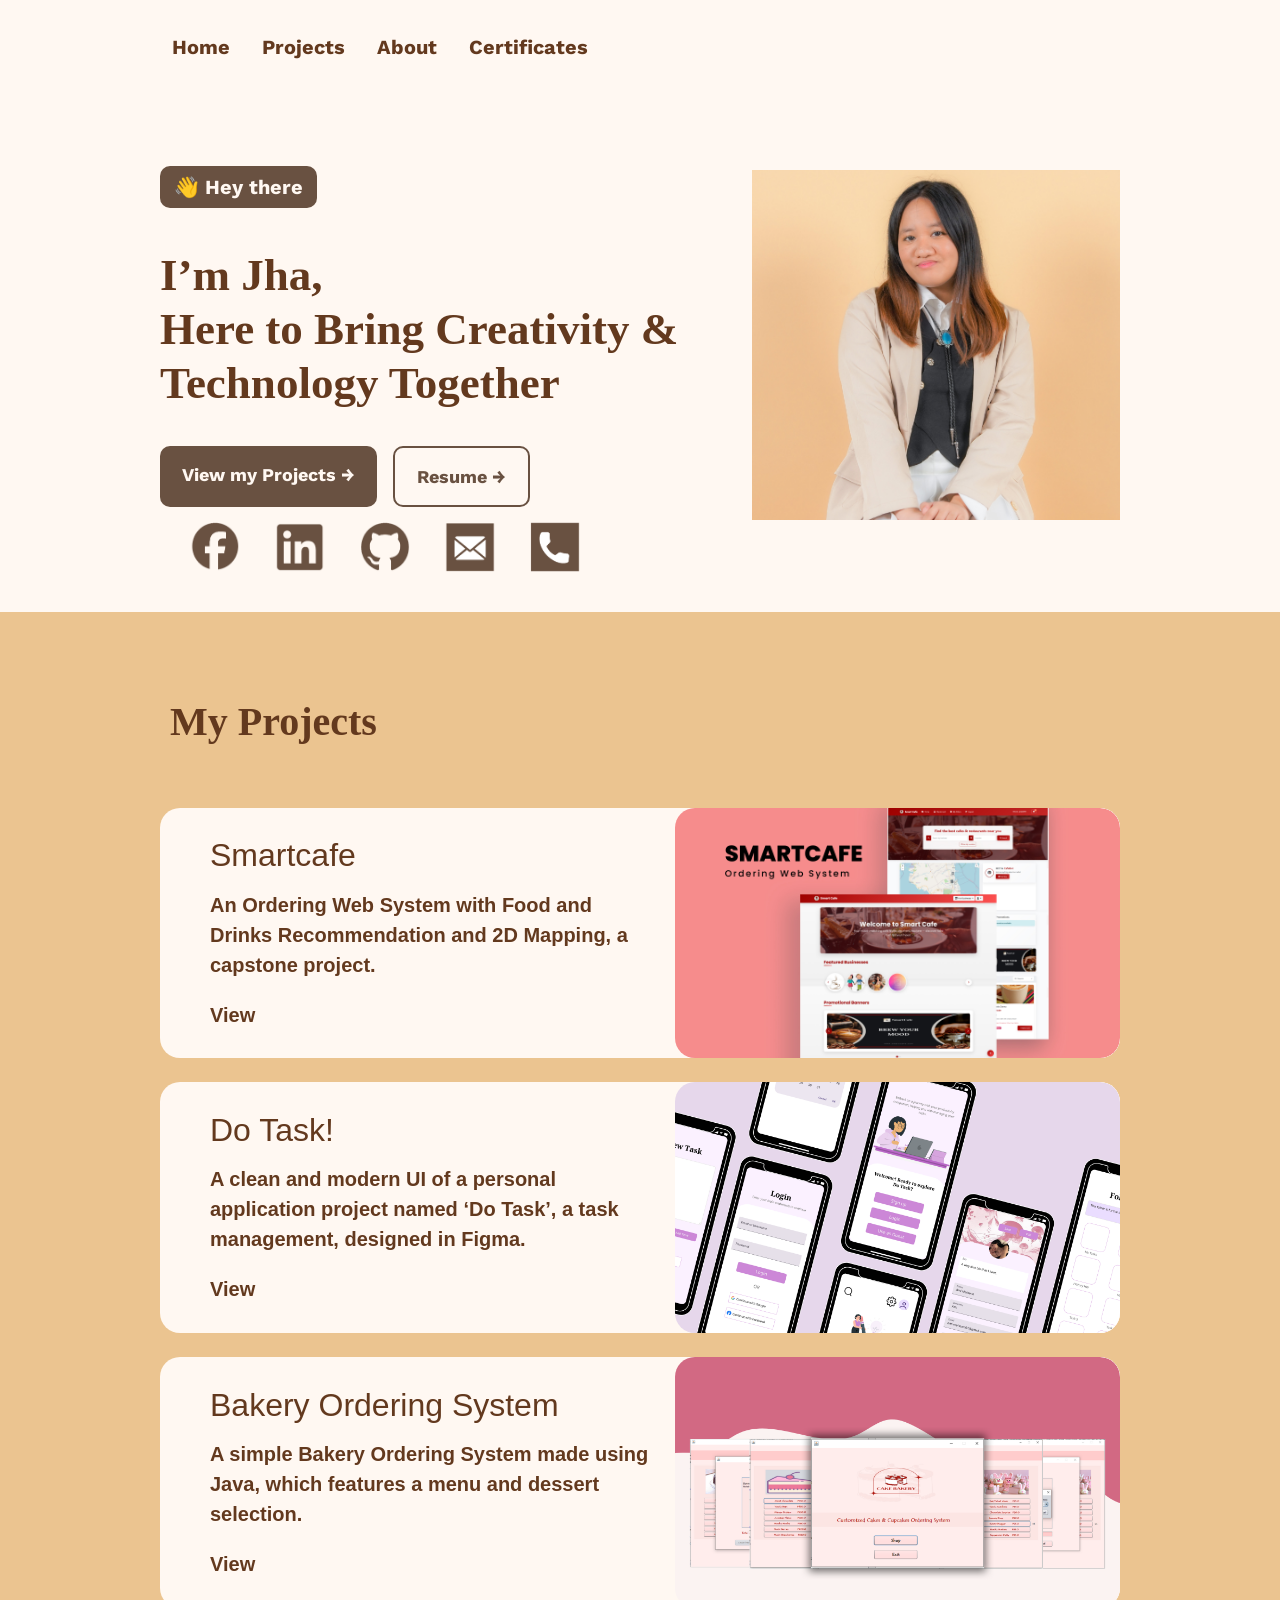
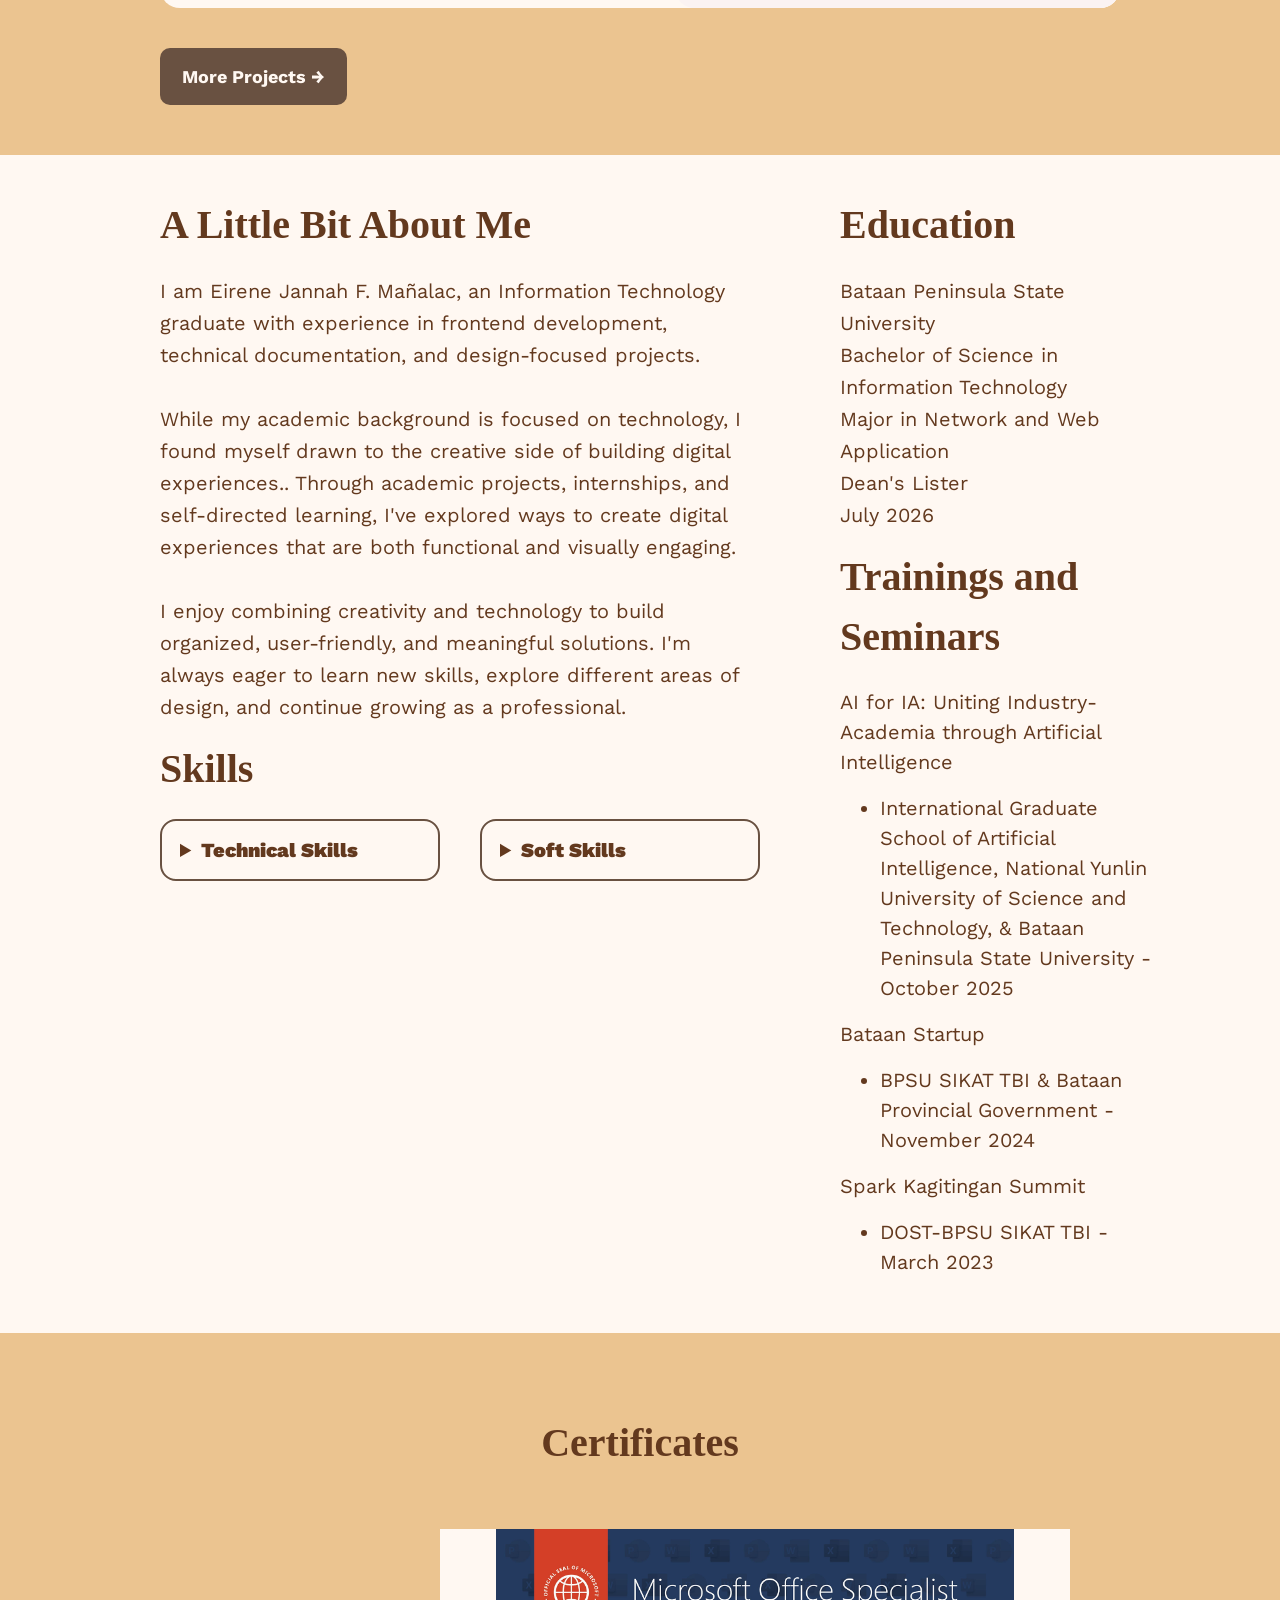
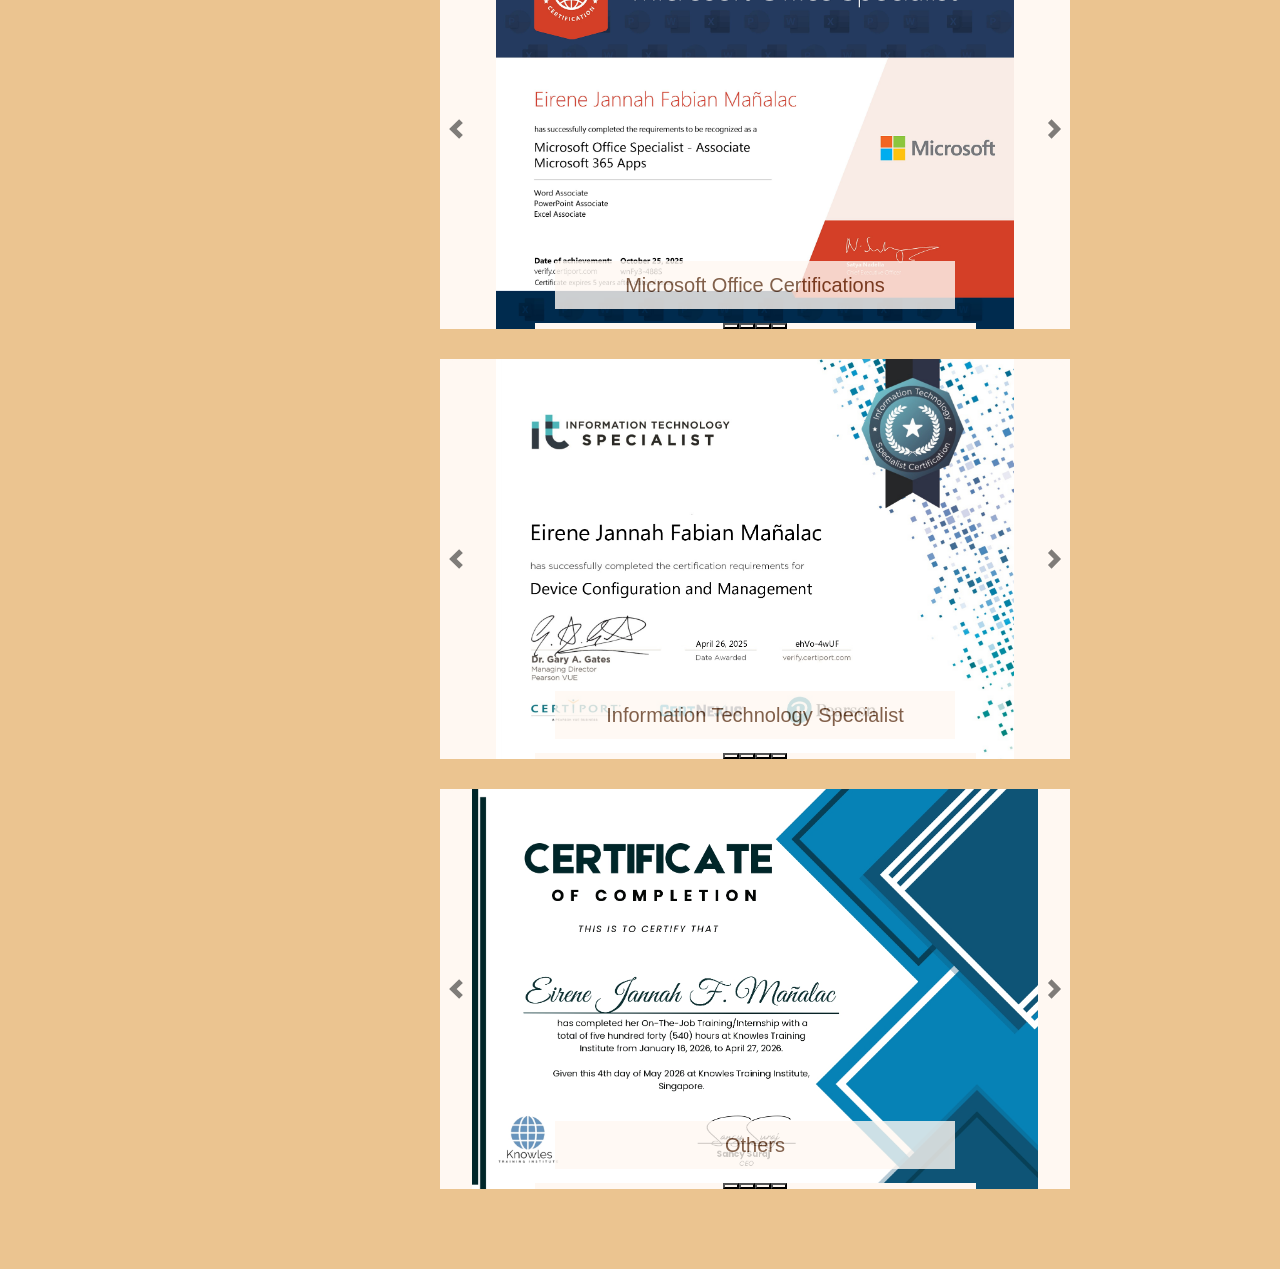
==== commit 73e71e1c: "Add files via upload" ====
--- a/index.html
+++ b/index.html
@@ -282,9 +282,16 @@
                 <button type="button" data-bs-target="#carousel3" data-bs-slide-to="0" class="active" aria-current="true" aria-label="Slide 1"></button>
                 <button type="button" data-bs-target="#carousel3" data-bs-slide-to="1" aria-label="Slide 2"></button>
                 <button type="button" data-bs-target="#carousel3" data-bs-slide-to="2" aria-label="Slide 3"></button>
+                <button type="button" data-bs-target="#carousel3" data-bs-slide-to="3" aria-label="Slide 4"></button>
             </div>
             <div class="carousel-inner">
                 <div class="carousel-item active">
+                <img src="OJT_CERT.jpg" class="d-block w-100">
+                <div class="carousel-caption d-none d-md-block">
+                    <h5>Others</h5>
+                </div>
+                </div>
+                <div class="carousel-item">
                 <img src="pmi-cert.jpg" class="d-block w-100">
                 <div class="carousel-caption d-none d-md-block">
                     <h5>Others</h5>
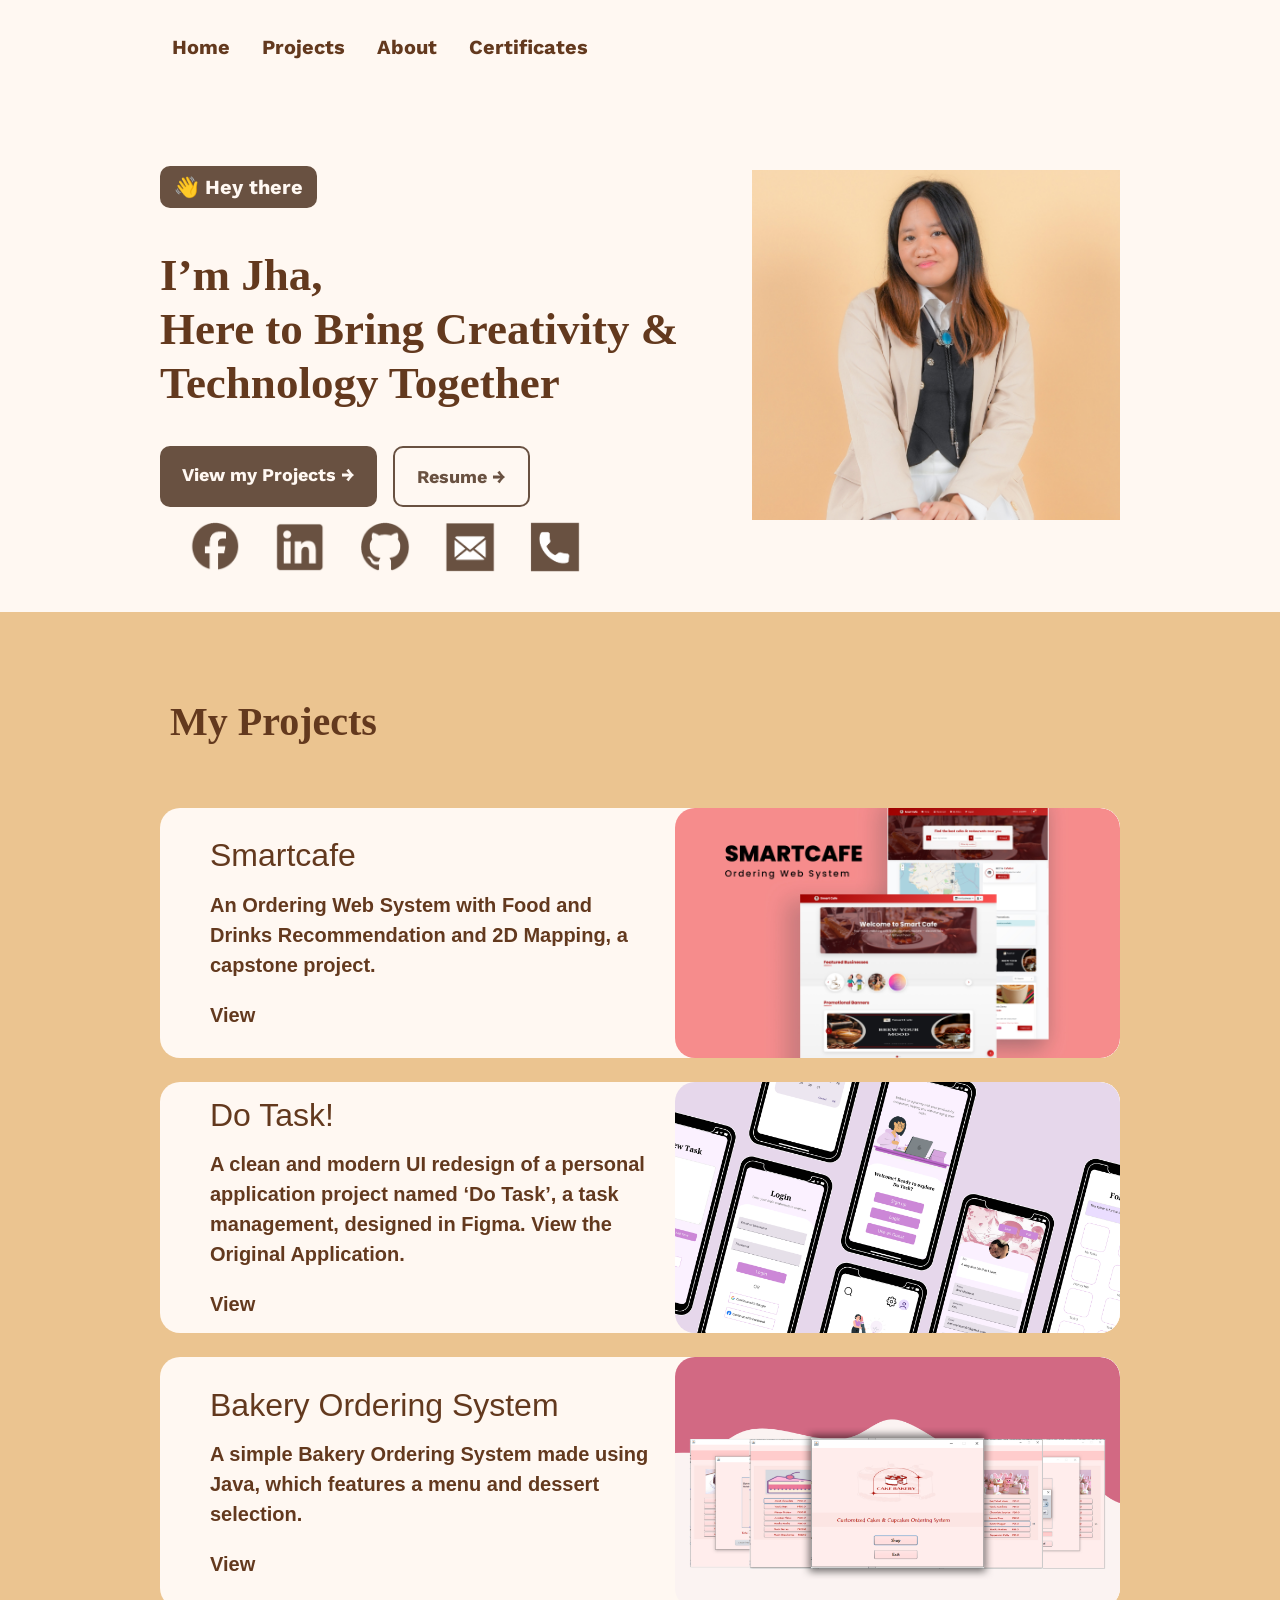
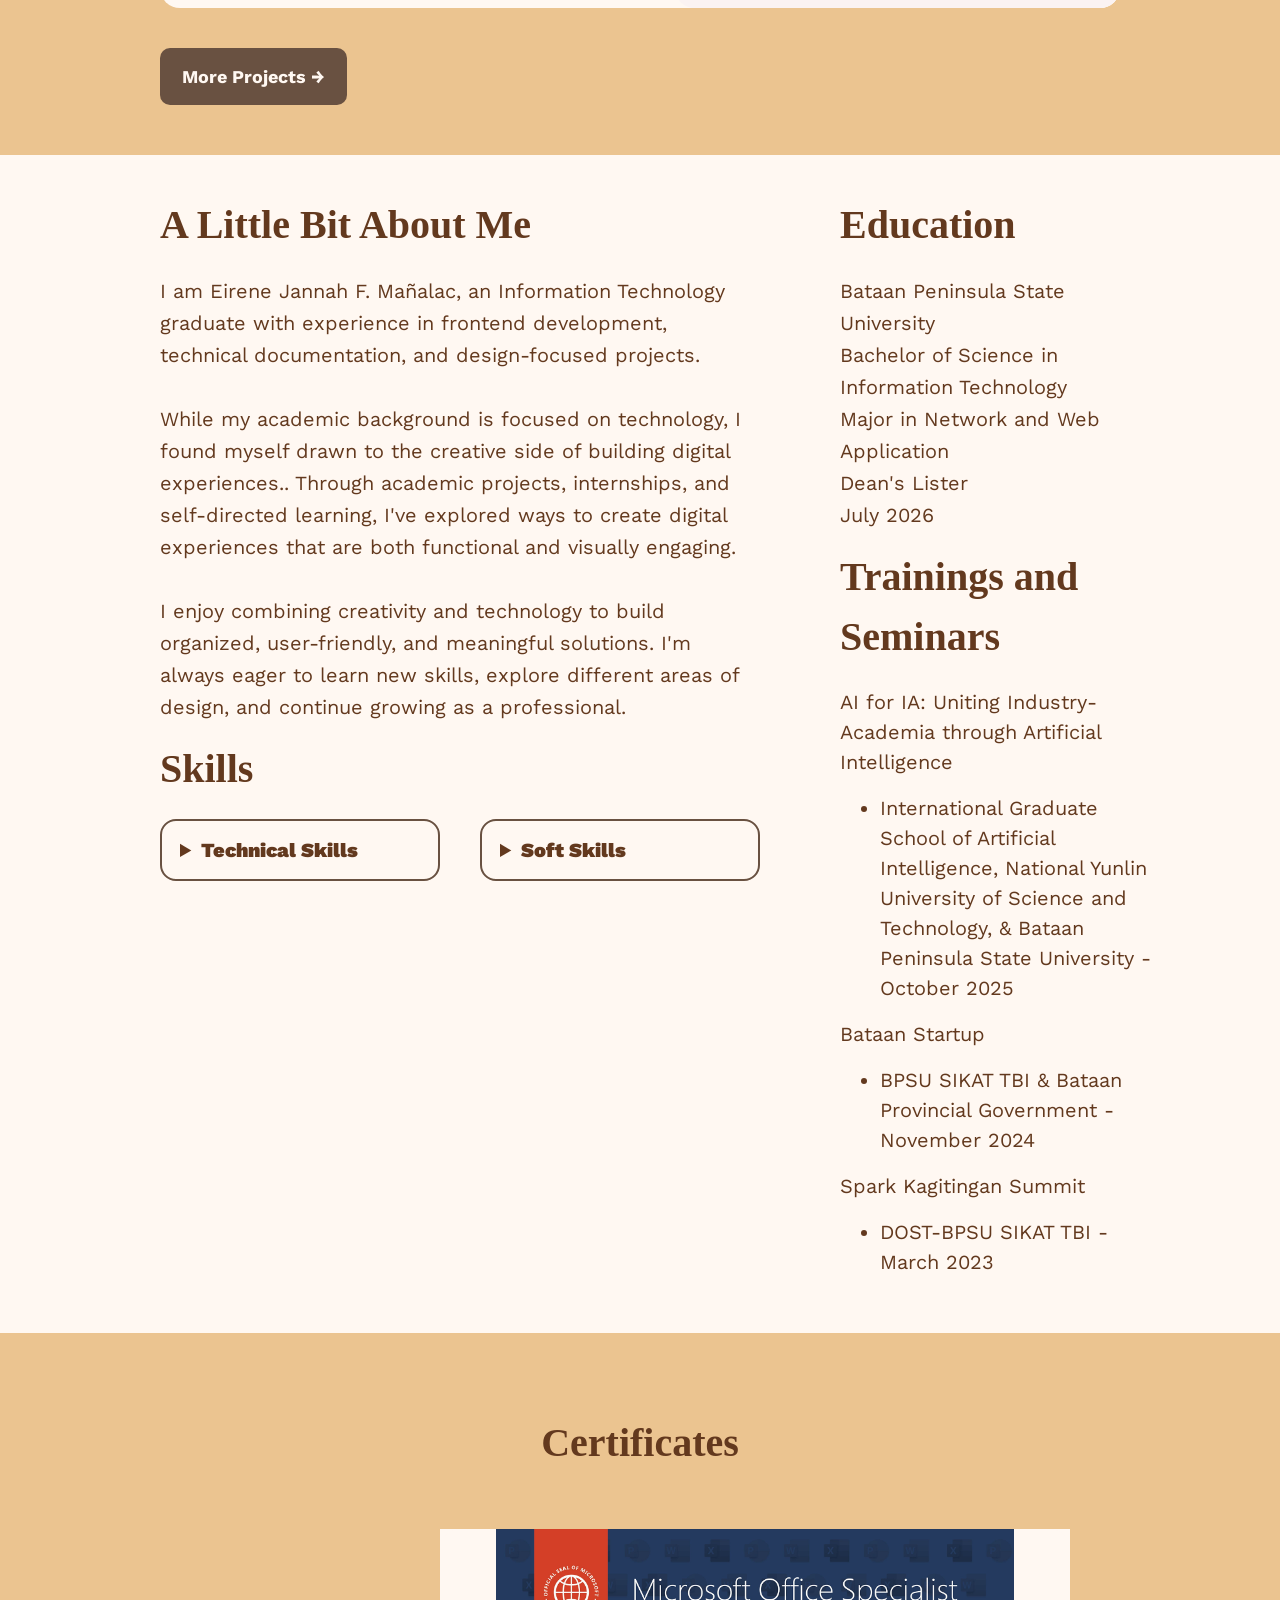
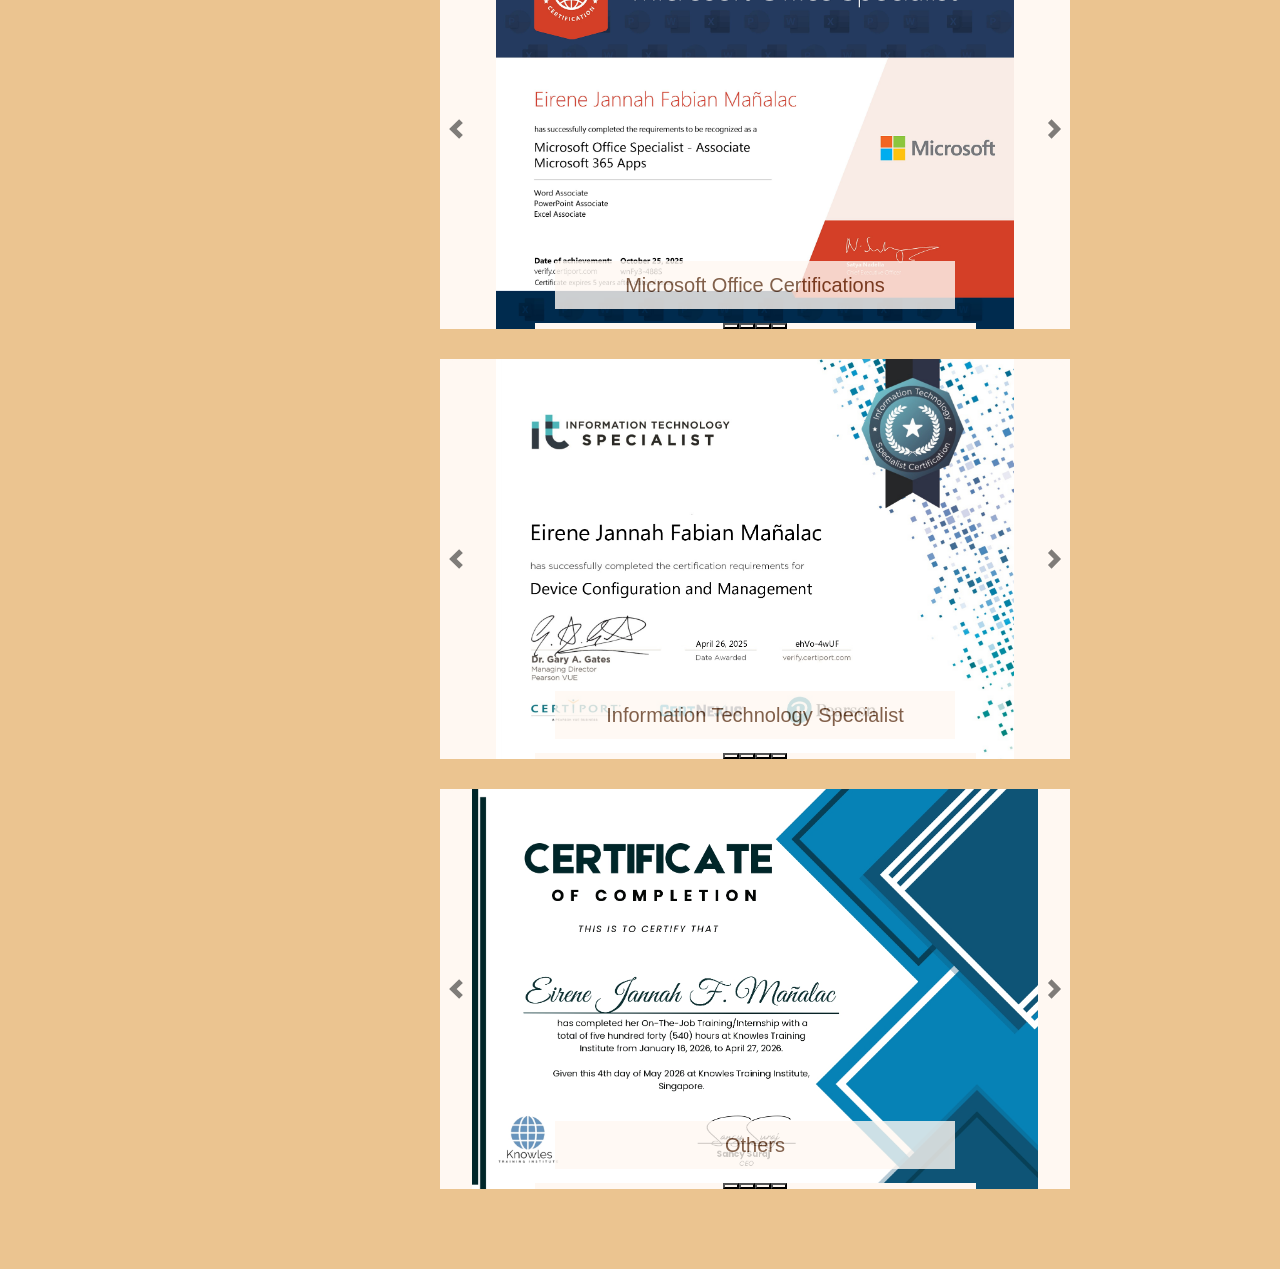
==== commit 7f88e4cd: "Add files via upload" ====
--- a/index.html
+++ b/index.html
@@ -56,7 +56,7 @@
             <b><p class="name-intro">I’m Jha, <br>Here to Bring Creativity & Technology Together</p></b>
             <div class="intro-btn">
                 <a href="#projects" class="btn primary">View my Projects &#8594;</a>
-                <a href="https://drive.google.com/file/d/1KKpQJMae6ZmpxHuv9TeHDDVIXgFShBZ7/view?usp=sharing" class="btn secondary">Resume &#8594;</a>
+                <a href="https://drive.google.com/file/d/1lSnhgVjUevG0aspY1atOgwwbBg6g1tpq/view?usp=sharing" class="btn secondary">Resume &#8594;</a>
             </div>
             <div class="contacts">
                 <a href="https://www.facebook.com/eirene.jannah/"><img src="fb_icon.png"style="width:50px;height:50px;"></a>
@@ -90,7 +90,7 @@
         <div class="proj-card">
             <div class="proj-text">
                 <h2>Do Task!</h2>
-                <p>A clean and modern UI of a personal application project named ‘Do Task’, a task management, designed in Figma.</p>
+                <p>A clean and modern UI redesign of a personal application project named ‘Do Task’, a task management, designed in Figma. <a href="https://drive.google.com/drive/folders/1DTjizqJBuQC8tHSPz2nBtFZ2738_OldD?usp=sharing">View the Original Application.</a></p>
             <a href="https://www.figma.com/proto/A1InaQrbveHhIz7P8tZXXw/Do-Task-UI?node-id=1-5&p=f&t=n5EMBhwlPc9SGGLk-1&scaling=scale-down&content-scaling=fixed&page-id=0%3A1">View</a>
             </div>
             <div class="proj-image">
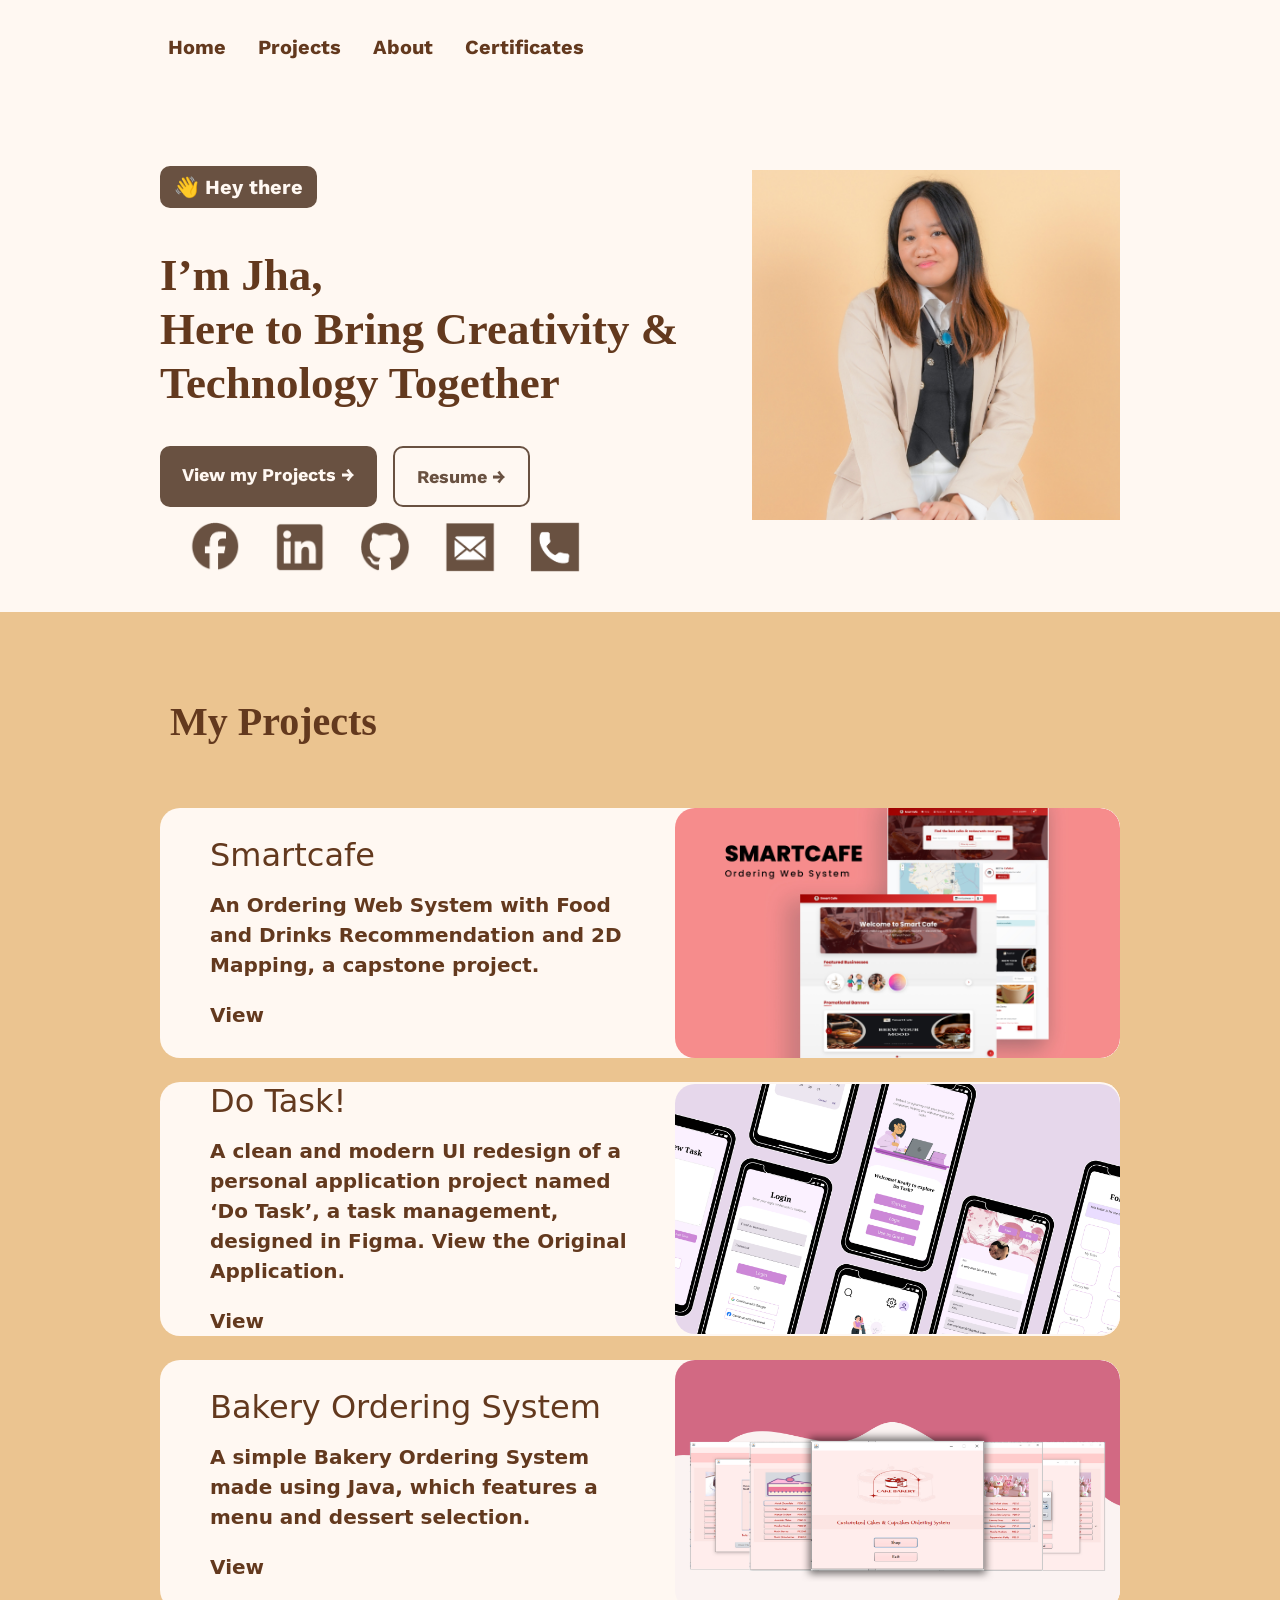
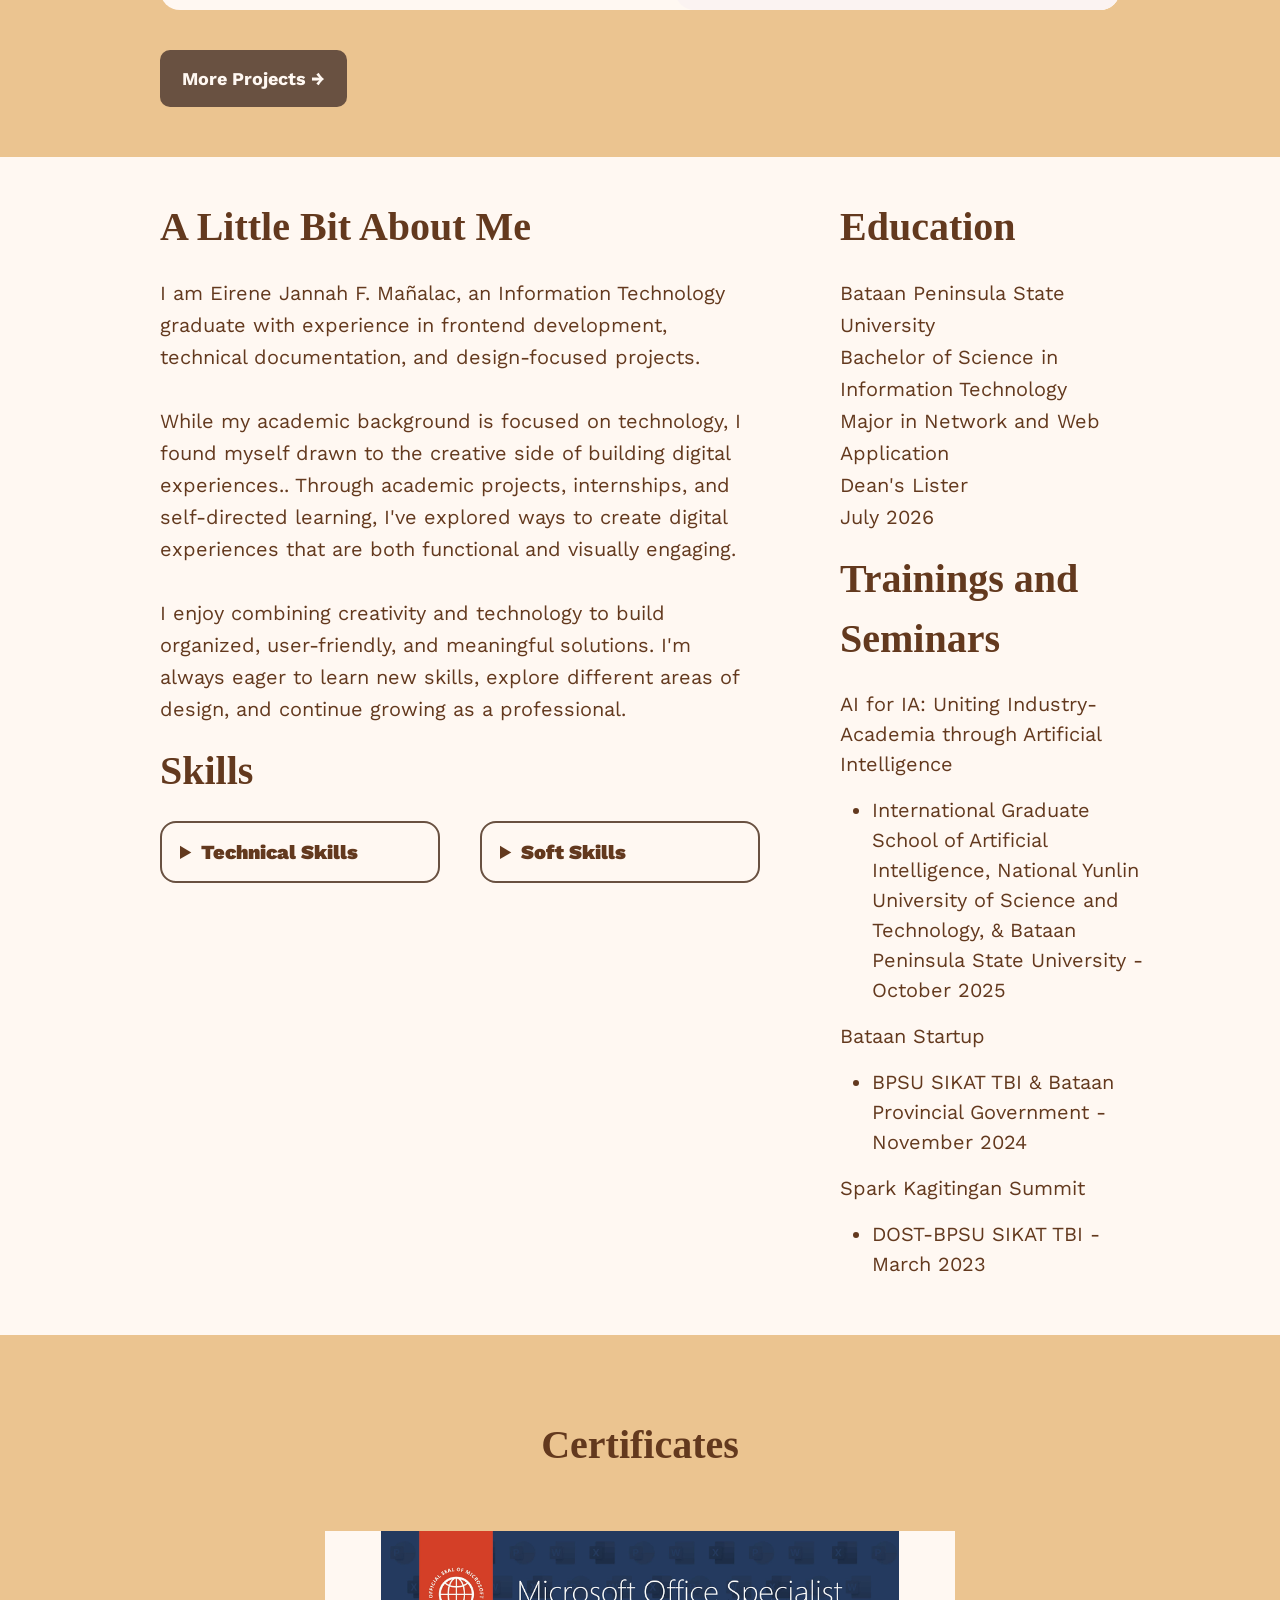
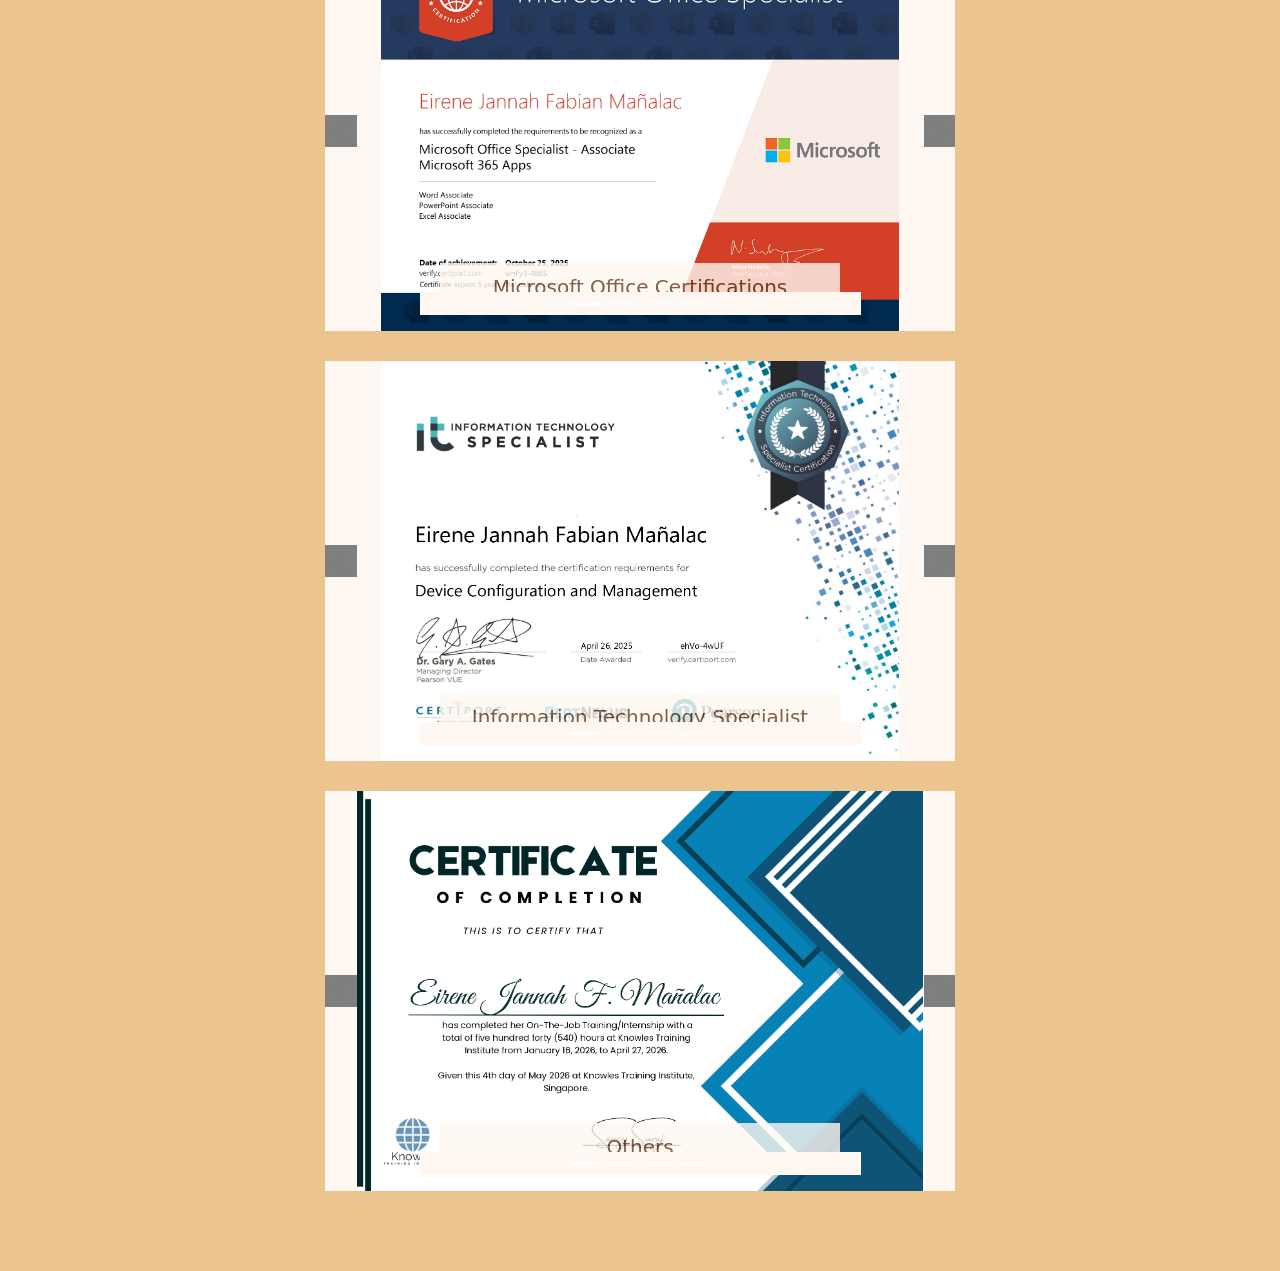
==== commit 5c590407: "Add files via upload" ====
--- a/index.html
+++ b/index.html
@@ -1,355 +1,354 @@
-<!doctype html>
-<html lang="en">
-  <head>
-    <meta charset="utf-8">
-    <meta name="viewport" content="width=device-width, initial-scale=1, shrink-to-fit=no">
-    <link rel="stylesheet" href="https://cdn.jsdelivr.net/npm/bootstrap@4.4.1/dist/css/bootstrap.min.css" integrity="sha384-Vkoo8x4CGsO3+Hhxv8T/Q5PaXtkKtu6ug5TOeNV6gBiFeWPGFN9MuhOf23Q9Ifjh" crossorigin="anonymous">
-    <link href='https://fonts.googleapis.com/css?family=Work Sans' rel='stylesheet'>
-    <link href='https://fonts.googleapis.com/css?family=Eczar' rel='stylesheet'>
-
-    <link rel="stylesheet" href="portfolio.css">
-    <title>Jha's Portfolio</title>
-    <link rel="icon" type="image/x-icon" href="icon.png">
-  </head>
-  <body>
-    <nav class="navbar navbar-expand-lg navbar-light mt-3">
-
-    <button class="navbar-toggler" type="button"
-        data-bs-toggle="collapse"
-        data-bs-target="#navbarNav"
-        aria-controls="navbarNav"
-        aria-expanded="false"
-        aria-label="Toggle navigation">
-        <span class="navbar-toggler-icon"></span>
-    </button>
-
-    <div class="collapse navbar-collapse" id="navbarNav">
-        <ul class="navbar-nav">
-        <li class="nav-item">
-            <b><a class="nav-link ml-5" href="#intro">Home</a></b>
-        </li>
-        <li class="nav-item">
-            <b><a class="nav-link ml-3" href="#projects">Projects</a></b>
-        </li>
-        <li class="nav-item">
-            <b><a class="nav-link ml-3" href="#about">About</a></b>
-        </li>
-        <li class="nav-item">
-            <b><a class="nav-link ml-3" href="#certificates">Certificates</a></b>
-        </li>
-        </ul>
-    </div>
-    </nav>
-
-    <button
-        type="button"
-        class="btn btn-dark btn-floating btn-lg"
-        id="btn-back-to-top"
-    >&#8593;
-    </button>
-
-    <div class="intro-container">
-        <div id="intro">
-            <br>
-            <br>
-            <b><p class="hey-bg">👋 Hey there</p></b>
-            <b><p class="name-intro">I’m Jha, <br>Here to Bring Creativity & Technology Together</p></b>
-            <div class="intro-btn">
-                <a href="#projects" class="btn primary">View my Projects &#8594;</a>
-                <a href="https://drive.google.com/file/d/1lSnhgVjUevG0aspY1atOgwwbBg6g1tpq/view?usp=sharing" class="btn secondary">Resume &#8594;</a>
-            </div>
-            <div class="contacts">
-                <a href="https://www.facebook.com/eirene.jannah/"><img src="fb_icon.png"style="width:50px;height:50px;"></a>
-                <a href="https://www.linkedin.com/in/eirene-jannah-f-ma%C3%B1alac-0b3737394/"><img src="linkedin_icon.png"style="width:50px;height:50px;"></a>
-                <a href="https://github.com/EireneJannah"><img src="github_icon.png"style="width:50px;height:50px;"></a>
-                <a href="https://mail.google.com/mail/u/0/?to=eirenemanalac@gmail.com&su=+&body=+++++&fs=1&tf=cm"><img src="email_icon.png"style="width:50px;height:50px;"></a>
-                <a href="tel:+639275923447"><img src="phone_icon.png"style="width:50px;height:50px;"></a>
-            </div>
-        </div>
-        <div class="intro-pic">
-            <img src="eren.jpg" class="profile-img">
-                <div class="overlay">
-                    <img src="grad.jfif" class="graduation-img">
-                </div>
-    </div> 
-    </div>
-
-    <div id="projects">
-        <p class="proj-title">My Projects</p>
-        <div class="proj-card">
-            <div class="proj-text">
-                <h2>Smartcafe</h2>
-                <p>An Ordering Web System with Food and Drinks Recommendation and 2D Mapping, a capstone project.</p>
-            <a href="https://drive.google.com/file/d/1x8yBQd1Ya6egy5evJMCMXbSVoOxHAR9U/view?usp=sharing">View</a>
-            </div>
-            <div class="proj-image">
-                <img src="smartcafe.jpg">
-            </div>
-        </div>
-        <br>
-        <div class="proj-card">
-            <div class="proj-text">
-                <h2>Do Task!</h2>
-                <p>A clean and modern UI redesign of a personal application project named ‘Do Task’, a task management, designed in Figma. <a href="https://drive.google.com/drive/folders/1DTjizqJBuQC8tHSPz2nBtFZ2738_OldD?usp=sharing">View the Original Application.</a></p>
-            <a href="https://www.figma.com/proto/A1InaQrbveHhIz7P8tZXXw/Do-Task-UI?node-id=1-5&p=f&t=n5EMBhwlPc9SGGLk-1&scaling=scale-down&content-scaling=fixed&page-id=0%3A1">View</a>
-            </div>
-            <div class="proj-image">
-                <img src="do-task-mockup.png">
-            </div>
-        </div>
-        <br>
-        <div class="proj-card">
-            <div class="proj-text">
-                <h2>Bakery Ordering System</h2>
-                <p>A simple Bakery Ordering System made using Java, which features a menu and dessert selection.</p>
-            <a href="https://github.com/EireneJannah/bakerysystem">View</a>
-            </div>
-            <div class="proj-image">
-                <img src="bakery-system.png">
-            </div>
-        </div>
-        <a href="projects.html" class="btn-more-proj">More Projects &#8594;</a>
-    </div>
-
-    <div id="about">
-        <div class="abt-info">
-            <p class="abt-title">A Little Bit About Me</p>
-            <p class="abt-pr">
-                I am Eirene Jannah F. Mañalac, an Information Technology graduate with experience in frontend development, technical documentation, and design-focused projects.
-            <br><br>
-                While my academic background is focused on technology, I found myself drawn to the creative side of building digital experiences.. Through academic projects, internships, and self-directed learning, I've explored ways to create digital experiences that are both functional and visually engaging.
-            <br><br>
-                I enjoy combining creativity and technology to build organized, user-friendly, and meaningful solutions. I'm always eager to learn new skills, explore different areas of design, and continue growing as a professional.
-            </p>
-
-        <div class="skills">
-            <p class="skills-title">Skills</p>
-            <div class="skills-details">
-                <details>
-                    <summary>Technical Skills</summary>
-                    <p  class="skills-sum" style="font-weight: bolder;">Development</p>
-                    <ul class="skills-sum">
-                        <li>HTML</li>
-                        <li>CSS</li>
-                    </ul>
-                    <p  class="skills-sum" style="font-weight: bolder;">Design</p>
-                    <ul class="skills-sum">
-                        <li>UI Design</li>
-                        <li>Layout Design</li>
-                        <li>Wireframing</li>
-                    </ul>
-                    <p  class="skills-sum" style="font-weight: bolder;">Tools</p>
-                    <ul class="skills-sum">
-                        <li>Microsoft Office</li>
-                        <li>Figma</li>
-                        <li>Github</li>
-                        <li>VS Code</li>
-                    </ul>
-                </details>
-                <details>
-                    <summary>Soft Skills</summary>
-                    <ul class="skills-sum">
-                        <li>Time Management</li>
-                        <li>Organized</li>
-                        <li>Adaptability</li>
-                        <li>Team Collaboration</li>
-                        <li>Willingness to Learn</li>
-                        <li>Attention to Detail</li>
-                    </ul>
-                </details>
-            </div>  
-        </div>
-        </div>
-        
-        <div class="educ">
-            <p class="educ-title">Education</p>
-             <p class="educ-details">
-                Bataan Peninsula State University
-            <br>
-                Bachelor of Science in Information Technology
-            <br>
-                Major in Network and Web Application
-            <br>
-                Dean's Lister
-            <br>
-                July 2026
-            </p>
-
-            <div class="training">
-                <p class="train-title">Trainings and Seminars</p>
-                <p class="train-details">
-                    AI for IA: Uniting Industry-Academia through Artificial Intelligence
-                    <ul class="train-details">
-                        <li>International Graduate School of Artificial Intelligence, National Yunlin University of Science and Technology, & Bataan Peninsula State University - October 2025</li>
-                    </ul>
-                <p class="train-details">Bataan Startup</p>
-                    <ul class="train-details">
-                        <li>BPSU SIKAT TBI & Bataan Provincial Government - November 2024</li>
-                    </ul class="train-details">
-                <p class="train-details">Spark Kagitingan Summit</p>
-                    <ul class="train-details">
-                        <li>DOST-BPSU SIKAT TBI - March 2023</li>
-                    </ul>
-                </p>
-            </div>
-        </div>
-    </div>
-
-    <div id="certificates">
-        <p class="cert-title">Certificates</p>
-        <div id="carousel1" class="carousel slide">
-            <div class="carousel-indicators">
-                <button type="button" data-bs-target="#carousel1" data-bs-slide-to="0" class="active" aria-current="true" aria-label="Slide 1"></button>
-                <button type="button" data-bs-target="#carousel1" data-bs-slide-to="1" aria-label="Slide 2"></button>
-                <button type="button" data-bs-target="#carousel1" data-bs-slide-to="2" aria-label="Slide 3"></button>
-                <button type="button" data-bs-target="#carousel1" data-bs-slide-to="3" aria-label="Slide 4"></button>
-            </div>
-            <div class="carousel-inner">
-                <div class="carousel-item active">
-                <img src="MSOFFICE SPECIALIST_CERT.jpg" class="d-block w-100">
-                <div class="carousel-caption d-none d-md-block">
-                    <h5>Microsoft Office Certifications</h5>
-                </div>
-                </div>
-                <div class="carousel-item">
-                <img src="WORD_CERT.jpg" class="d-block w-100">
-                <div class="carousel-caption d-none d-md-block">
-                    <h5>Microsoft Office Certifications</h5>
-                </div>
-                </div>
-                <div class="carousel-item">
-                <img src="EXCEL_CERT.jpg" class="d-block w-100">
-                <div class="carousel-caption d-none d-md-block">
-                    <h5>Microsoft Office Certifications</h5>
-                </div>
-                </div>
-                <div class="carousel-item">
-                <img src="PPT_CERT.jpg" class="d-block w-100">
-                <div class="carousel-caption d-none d-md-block">
-                    <h5>Microsoft Office Certifications</h5>
-                </div>
-                </div>
-            </div>
-            <button class="carousel-control-prev" type="button" data-bs-target="#carousel1" data-bs-slide="prev">
-                <span class="carousel-control-prev-icon" aria-hidden="true"></span>
-            </button>
-            <button class="carousel-control-next" type="button" data-bs-target="#carousel1" data-bs-slide="next">
-                <span class="carousel-control-next-icon" aria-hidden="true"></span>
-            </button>
-        </div>
-        <div id="carousel2" class="carousel slide">
-            <div class="carousel-indicators">
-                <button type="button" data-bs-target="#carousel2" data-bs-slide-to="0" class="active" aria-current="true" aria-label="Slide 1"></button>
-                <button type="button" data-bs-target="#carousel2" data-bs-slide-to="1" aria-label="Slide 2"></button>
-                <button type="button" data-bs-target="#carousel2" data-bs-slide-to="2" aria-label="Slide 3"></button>
-                <button type="button" data-bs-target="#carousel2" data-bs-slide-to="3" aria-label="Slide 4"></button>
-            </div>
-            <div class="carousel-inner">
-                <div class="carousel-item active">
-                <img src="dcm-cert.jpg" class="d-block w-100">
-                <div class="carousel-caption d-none d-md-block">
-                    <h5>Information Technology Specialist</h5>
-                </div>
-                </div>
-                <div class="carousel-item">
-                <img src="cybersec-cert.jpg" class="d-block w-100">
-                <div class="carousel-caption d-none d-md-block">
-                    <h5>Information Technology Specialist</h5>
-                </div>
-                </div>
-                <div class="carousel-item">
-                <img src="netw-cert.jpg" class="d-block w-100">
-                <div class="carousel-caption d-none d-md-block">
-                    <h5>Information Technology Specialist</h5>
-                </div>
-                </div>
-                <div class="carousel-item">
-                <img src="SOFTWAREDEV_CERT.jpg" class="d-block w-100">
-                <div class="carousel-caption d-none d-md-block">
-                    <h5>Information Technology Specialist</h5>
-                </div>
-                </div>
-            </div>
-            <button class="carousel-control-prev" type="button" data-bs-target="#carousel2" data-bs-slide="prev">
-                <span class="carousel-control-prev-icon" aria-hidden="true"></span>
-            </button>
-            <button class="carousel-control-next" type="button" data-bs-target="#carousel2" data-bs-slide="next">
-                <span class="carousel-control-next-icon" aria-hidden="true"></span>
-            </button>
-        </div>
-        <div id="carousel3" class="carousel slide">
-            <div class="carousel-indicators">
-                <button type="button" data-bs-target="#carousel3" data-bs-slide-to="0" class="active" aria-current="true" aria-label="Slide 1"></button>
-                <button type="button" data-bs-target="#carousel3" data-bs-slide-to="1" aria-label="Slide 2"></button>
-                <button type="button" data-bs-target="#carousel3" data-bs-slide-to="2" aria-label="Slide 3"></button>
-                <button type="button" data-bs-target="#carousel3" data-bs-slide-to="3" aria-label="Slide 4"></button>
-            </div>
-            <div class="carousel-inner">
-                <div class="carousel-item active">
-                <img src="OJT_CERT.jpg" class="d-block w-100">
-                <div class="carousel-caption d-none d-md-block">
-                    <h5>Others</h5>
-                </div>
-                </div>
-                <div class="carousel-item">
-                <img src="pmi-cert.jpg" class="d-block w-100">
-                <div class="carousel-caption d-none d-md-block">
-                    <h5>Others</h5>
-                </div>
-                </div>
-                <div class="carousel-item">
-                <img src="cyber_cert.jpg" class="d-block w-100">
-                <div class="carousel-caption d-none d-md-block">
-                    <h5>Others</h5>
-                </div>
-                </div>
-                <div class="carousel-item">
-                <img src="ai_cert.png" class="d-block w-100">
-                <div class="carousel-caption d-none d-md-block">
-                    <h5>Others</h5>
-                </div>
-                </div>
-            </div>
-            <button class="carousel-control-prev" type="button" data-bs-target="#carousel3" data-bs-slide="prev">
-                <span class="carousel-control-prev-icon" aria-hidden="true"></span>
-            </button>
-            <button class="carousel-control-next" type="button" data-bs-target="#carousel3" data-bs-slide="next">
-                <span class="carousel-control-next-icon" aria-hidden="true"></span>
-            </button>
-        </div>
-    </div>
-    <script>
-        //Get the button
-        let mybutton = document.getElementById("btn-back-to-top");
-
-        // When the user scrolls down 20px from the top of the document, show the button
-        window.onscroll = function () {
-        scrollFunction();
-        };
-
-        function scrollFunction() {
-        if (
-            document.body.scrollTop > 20 ||
-            document.documentElement.scrollTop > 20
-        ) {
-            mybutton.style.display = "block";
-        } else {
-            mybutton.style.display = "none";
-        }
-        }
-        // When the user clicks on the button, scroll to the top of the document
-        mybutton.addEventListener("click", backToTop);
-
-        function backToTop() {
-        document.body.scrollTop = 0;
-        document.documentElement.scrollTop = 0;
-        }
-        // https://mdbootstrap.com/docs/standard/extended/back-to-top/
-    </script>
-    <script src="https://code.jquery.com/jquery-3.4.1.slim.min.js" integrity="sha384-J6qa4849blE2+poT4WnyKhv5vZF5SrPo0iEjwBvKU7imGFAV0wwj1yYfoRSJoZ+n" crossorigin="anonymous"></script>
-    <script src="https://cdn.jsdelivr.net/npm/popper.js@1.16.0/dist/umd/popper.min.js" integrity="sha384-Q6E9RHvbIyZFJoft+2mJbHaEWldlvI9IOYy5n3zV9zzTtmI3UksdQRVvoxMfooAo" crossorigin="anonymous"></script>
-    <script src="https://cdn.jsdelivr.net/npm/bootstrap@4.4.1/dist/js/bootstrap.min.js" integrity="sha384-wfSDF2E50Y2D1uUdj0O3uMBJnjuUD4Ih7YwaYd1iqfktj0Uod8GCExl3Og8ifwB6" crossorigin="anonymous"></script>
-    <script src="https://cdn.jsdelivr.net/npm/bootstrap@5.3.2/dist/js/bootstrap.bundle.min.js"></script>
-
-  </body>
+<!doctype html>
+<html lang="en">
+  <head>
+    <meta charset="utf-8">
+    <meta name="viewport" content="width=device-width, initial-scale=1, shrink-to-fit=no">
+    <link rel="stylesheet" href="https://cdn.jsdelivr.net/npm/bootstrap@5.3.2/dist/css/bootstrap.min.css">
+    <link href='https://fonts.googleapis.com/css?family=Work Sans' rel='stylesheet'>
+    <link href='https://fonts.googleapis.com/css?family=Eczar' rel='stylesheet'>
+
+    <link rel="stylesheet" href="portfolio.css">
+    <title>Jha's Portfolio</title>
+    <link rel="icon" type="image/x-icon" href="icon.png">
+  </head>
+  <body>
+    <nav class="navbar navbar-expand-lg navbar-light mt-3">
+    <div class="container-fluid">
+
+    <button class="navbar-toggler" type="button"
+        data-bs-toggle="collapse"
+        data-bs-target="#navbarNav"
+        aria-controls="navbarNav"
+        aria-expanded="false"
+        aria-label="Toggle navigation">
+        <span class="navbar-toggler-icon"></span>
+    </button>
+
+    <div class="collapse navbar-collapse" id="navbarNav">
+        <ul class="navbar-nav">
+        <li class="nav-item">
+            <b><a class="nav-link ms-5" href="#intro">Home</a></b>
+        </li>
+        <li class="nav-item">
+            <b><a class="nav-link ms-3" href="#projects">Projects</a></b>
+        </li>
+        <li class="nav-item">
+            <b><a class="nav-link ms-3" href="#about">About</a></b>
+        </li>
+        <li class="nav-item">
+            <b><a class="nav-link ms-3" href="#certificates">Certificates</a></b>
+        </li>
+        </ul>
+    </div>
+    </div>
+    </nav>
+
+    <button
+        type="button"
+        class="btn btn-dark btn-floating btn-lg"
+        id="btn-back-to-top"
+    >&#8593;
+    </button>
+
+    <div class="intro-container">
+        <div id="intro">
+            <br>
+            <br>
+            <b><p class="hey-bg">👋 Hey there</p></b>
+            <b><p class="name-intro">I’m Jha, <br>Here to Bring Creativity & Technology Together</p></b>
+            <div class="intro-btn">
+                <a href="#projects" class="btn primary">View my Projects &#8594;</a>
+                <a href="https://drive.google.com/file/d/1lSnhgVjUevG0aspY1atOgwwbBg6g1tpq/view?usp=sharing" class="btn secondary">Resume &#8594;</a>
+            </div>
+            <div class="contacts">
+                <a href="https://www.facebook.com/eirene.jannah/"><img src="fb_icon.png"style="width:50px;height:50px;"></a>
+                <a href="https://www.linkedin.com/in/eirene-jannah-f-ma%C3%B1alac-0b3737394/"><img src="linkedin_icon.png"style="width:50px;height:50px;"></a>
+                <a href="https://github.com/EireneJannah"><img src="github_icon.png"style="width:50px;height:50px;"></a>
+                <a href="https://mail.google.com/mail/u/0/?to=eirenemanalac@gmail.com&su=+&body=+++++&fs=1&tf=cm"><img src="email_icon.png"style="width:50px;height:50px;"></a>
+                <a href="tel:+639275923447"><img src="phone_icon.png"style="width:50px;height:50px;"></a>
+            </div>
+        </div>
+        <div class="intro-pic">
+            <img src="eren.jpg" class="profile-img">
+                <div class="overlay">
+                    <img src="grad.jfif" class="graduation-img">
+                </div>
+    </div> 
+    </div>
+
+    <div id="projects">
+        <p class="proj-title">My Projects</p>
+        <div class="proj-card">
+            <div class="proj-text">
+                <h2>Smartcafe</h2>
+                <p>An Ordering Web System with Food and Drinks Recommendation and 2D Mapping, a capstone project.</p>
+            <a href="https://drive.google.com/file/d/1x8yBQd1Ya6egy5evJMCMXbSVoOxHAR9U/view?usp=sharing">View</a>
+            </div>
+            <div class="proj-image">
+                <img src="smartcafe.jpg">
+            </div>
+        </div>
+        <br>
+        <div class="proj-card">
+            <div class="proj-text">
+                <h2>Do Task!</h2>
+                <p>A clean and modern UI redesign of a personal application project named ‘Do Task’, a task management, designed in Figma. <a href="https://drive.google.com/drive/folders/1DTjizqJBuQC8tHSPz2nBtFZ2738_OldD?usp=sharing">View the Original Application.</a></p>
+            <a href="https://www.figma.com/proto/A1InaQrbveHhIz7P8tZXXw/Do-Task-UI?node-id=1-5&p=f&t=n5EMBhwlPc9SGGLk-1&scaling=scale-down&content-scaling=fixed&page-id=0%3A1">View</a>
+            </div>
+            <div class="proj-image">
+                <img src="do-task-mockup.png">
+            </div>
+        </div>
+        <br>
+        <div class="proj-card">
+            <div class="proj-text">
+                <h2>Bakery Ordering System</h2>
+                <p>A simple Bakery Ordering System made using Java, which features a menu and dessert selection.</p>
+            <a href="https://github.com/EireneJannah/bakerysystem">View</a>
+            </div>
+            <div class="proj-image">
+                <img src="bakery-system.png">
+            </div>
+        </div>
+        <a href="projects.html" class="btn-more-proj">More Projects &#8594;</a>
+    </div>
+
+    <div id="about">
+        <div class="abt-info">
+            <p class="abt-title">A Little Bit About Me</p>
+            <p class="abt-pr">
+                I am Eirene Jannah F. Mañalac, an Information Technology graduate with experience in frontend development, technical documentation, and design-focused projects.
+            <br><br>
+                While my academic background is focused on technology, I found myself drawn to the creative side of building digital experiences.. Through academic projects, internships, and self-directed learning, I've explored ways to create digital experiences that are both functional and visually engaging.
+            <br><br>
+                I enjoy combining creativity and technology to build organized, user-friendly, and meaningful solutions. I'm always eager to learn new skills, explore different areas of design, and continue growing as a professional.
+            </p>
+
+        <div class="skills">
+            <p class="skills-title">Skills</p>
+            <div class="skills-details">
+                <details>
+                    <summary>Technical Skills</summary>
+                    <p  class="skills-sum" style="font-weight: bolder;">Development</p>
+                    <ul class="skills-sum">
+                        <li>HTML</li>
+                        <li>CSS</li>
+                    </ul>
+                    <p  class="skills-sum" style="font-weight: bolder;">Design</p>
+                    <ul class="skills-sum">
+                        <li>UI Design</li>
+                        <li>Layout Design</li>
+                        <li>Wireframing</li>
+                    </ul>
+                    <p  class="skills-sum" style="font-weight: bolder;">Tools</p>
+                    <ul class="skills-sum">
+                        <li>Microsoft Office</li>
+                        <li>Figma</li>
+                        <li>Github</li>
+                        <li>VS Code</li>
+                    </ul>
+                </details>
+                <details>
+                    <summary>Soft Skills</summary>
+                    <ul class="skills-sum">
+                        <li>Time Management</li>
+                        <li>Organized</li>
+                        <li>Adaptability</li>
+                        <li>Team Collaboration</li>
+                        <li>Willingness to Learn</li>
+                        <li>Attention to Detail</li>
+                    </ul>
+                </details>
+            </div>  
+        </div>
+        </div>
+        
+        <div class="educ">
+            <p class="educ-title">Education</p>
+             <p class="educ-details">
+                Bataan Peninsula State University
+            <br>
+                Bachelor of Science in Information Technology
+            <br>
+                Major in Network and Web Application
+            <br>
+                Dean's Lister
+            <br>
+                July 2026
+            </p>
+
+            <div class="training">
+                <p class="train-title">Trainings and Seminars</p>
+                <p class="train-details">
+                    AI for IA: Uniting Industry-Academia through Artificial Intelligence
+                    <ul class="train-details">
+                        <li>International Graduate School of Artificial Intelligence, National Yunlin University of Science and Technology, & Bataan Peninsula State University - October 2025</li>
+                    </ul>
+                <p class="train-details">Bataan Startup</p>
+                    <ul class="train-details">
+                        <li>BPSU SIKAT TBI & Bataan Provincial Government - November 2024</li>
+                    </ul>
+                <p class="train-details">Spark Kagitingan Summit</p>
+                    <ul class="train-details">
+                        <li>DOST-BPSU SIKAT TBI - March 2023</li>
+                    </ul>
+                </p>
+            </div>
+        </div>
+    </div>
+
+    <div id="certificates">
+        <p class="cert-title">Certificates</p>
+        <div id="carousel1" class="carousel slide">
+            <div class="carousel-indicators">
+                <button type="button" data-bs-target="#carousel1" data-bs-slide-to="0" class="active" aria-current="true" aria-label="Slide 1"></button>
+                <button type="button" data-bs-target="#carousel1" data-bs-slide-to="1" aria-label="Slide 2"></button>
+                <button type="button" data-bs-target="#carousel1" data-bs-slide-to="2" aria-label="Slide 3"></button>
+                <button type="button" data-bs-target="#carousel1" data-bs-slide-to="3" aria-label="Slide 4"></button>
+            </div>
+            <div class="carousel-inner">
+                <div class="carousel-item active">
+                <img src="MSOFFICE SPECIALIST_CERT.jpg" class="d-block w-100">
+                <div class="carousel-caption d-none d-md-block">
+                    <h5>Microsoft Office Certifications</h5>
+                </div>
+                </div>
+                <div class="carousel-item">
+                <img src="WORD_CERT.jpg" class="d-block w-100">
+                <div class="carousel-caption d-none d-md-block">
+                    <h5>Microsoft Office Certifications</h5>
+                </div>
+                </div>
+                <div class="carousel-item">
+                <img src="EXCEL_CERT.jpg" class="d-block w-100">
+                <div class="carousel-caption d-none d-md-block">
+                    <h5>Microsoft Office Certifications</h5>
+                </div>
+                </div>
+                <div class="carousel-item">
+                <img src="PPT_CERT.jpg" class="d-block w-100">
+                <div class="carousel-caption d-none d-md-block">
+                    <h5>Microsoft Office Certifications</h5>
+                </div>
+                </div>
+            </div>
+            <button class="carousel-control-prev" type="button" data-bs-target="#carousel1" data-bs-slide="prev">
+                <span class="carousel-control-prev-icon" aria-hidden="true"></span>
+            </button>
+            <button class="carousel-control-next" type="button" data-bs-target="#carousel1" data-bs-slide="next">
+                <span class="carousel-control-next-icon" aria-hidden="true"></span>
+            </button>
+        </div>
+        <div id="carousel2" class="carousel slide">
+            <div class="carousel-indicators">
+                <button type="button" data-bs-target="#carousel2" data-bs-slide-to="0" class="active" aria-current="true" aria-label="Slide 1"></button>
+                <button type="button" data-bs-target="#carousel2" data-bs-slide-to="1" aria-label="Slide 2"></button>
+                <button type="button" data-bs-target="#carousel2" data-bs-slide-to="2" aria-label="Slide 3"></button>
+                <button type="button" data-bs-target="#carousel2" data-bs-slide-to="3" aria-label="Slide 4"></button>
+            </div>
+            <div class="carousel-inner">
+                <div class="carousel-item active">
+                <img src="dcm-cert.jpg" class="d-block w-100">
+                <div class="carousel-caption d-none d-md-block">
+                    <h5>Information Technology Specialist</h5>
+                </div>
+                </div>
+                <div class="carousel-item">
+                <img src="cybersec-cert.jpg" class="d-block w-100">
+                <div class="carousel-caption d-none d-md-block">
+                    <h5>Information Technology Specialist</h5>
+                </div>
+                </div>
+                <div class="carousel-item">
+                <img src="netw-cert.jpg" class="d-block w-100">
+                <div class="carousel-caption d-none d-md-block">
+                    <h5>Information Technology Specialist</h5>
+                </div>
+                </div>
+                <div class="carousel-item">
+                <img src="SOFTWAREDEV_CERT.jpg" class="d-block w-100">
+                <div class="carousel-caption d-none d-md-block">
+                    <h5>Information Technology Specialist</h5>
+                </div>
+                </div>
+            </div>
+            <button class="carousel-control-prev" type="button" data-bs-target="#carousel2" data-bs-slide="prev">
+                <span class="carousel-control-prev-icon" aria-hidden="true"></span>
+            </button>
+            <button class="carousel-control-next" type="button" data-bs-target="#carousel2" data-bs-slide="next">
+                <span class="carousel-control-next-icon" aria-hidden="true"></span>
+            </button>
+        </div>
+        <div id="carousel3" class="carousel slide">
+            <div class="carousel-indicators">
+                <button type="button" data-bs-target="#carousel3" data-bs-slide-to="0" class="active" aria-current="true" aria-label="Slide 1"></button>
+                <button type="button" data-bs-target="#carousel3" data-bs-slide-to="1" aria-label="Slide 2"></button>
+                <button type="button" data-bs-target="#carousel3" data-bs-slide-to="2" aria-label="Slide 3"></button>
+                <button type="button" data-bs-target="#carousel3" data-bs-slide-to="3" aria-label="Slide 4"></button>
+            </div>
+            <div class="carousel-inner">
+                <div class="carousel-item active">
+                <img src="OJT_CERT.jpg" class="d-block w-100">
+                <div class="carousel-caption d-none d-md-block">
+                    <h5>Others</h5>
+                </div>
+                </div>
+                <div class="carousel-item">
+                <img src="pmi-cert.jpg" class="d-block w-100">
+                <div class="carousel-caption d-none d-md-block">
+                    <h5>Others</h5>
+                </div>
+                </div>
+                <div class="carousel-item">
+                <img src="cyber_cert.jpg" class="d-block w-100">
+                <div class="carousel-caption d-none d-md-block">
+                    <h5>Others</h5>
+                </div>
+                </div>
+                <div class="carousel-item">
+                <img src="ai_cert.png" class="d-block w-100">
+                <div class="carousel-caption d-none d-md-block">
+                    <h5>Others</h5>
+                </div>
+                </div>
+            </div>
+            <button class="carousel-control-prev" type="button" data-bs-target="#carousel3" data-bs-slide="prev">
+                <span class="carousel-control-prev-icon" aria-hidden="true"></span>
+            </button>
+            <button class="carousel-control-next" type="button" data-bs-target="#carousel3" data-bs-slide="next">
+                <span class="carousel-control-next-icon" aria-hidden="true"></span>
+            </button>
+        </div>
+    </div>
+    <script>
+        //Get the button
+        let mybutton = document.getElementById("btn-back-to-top");
+
+        // When the user scrolls down 20px from the top of the document, show the button
+        window.onscroll = function () {
+        scrollFunction();
+        };
+
+        function scrollFunction() {
+        if (
+            document.body.scrollTop > 20 ||
+            document.documentElement.scrollTop > 20
+        ) {
+            mybutton.style.display = "block";
+        } else {
+            mybutton.style.display = "none";
+        }
+        }
+        // When the user clicks on the button, scroll to the top of the document
+        mybutton.addEventListener("click", backToTop);
+
+        function backToTop() {
+        document.body.scrollTop = 0;
+        document.documentElement.scrollTop = 0;
+        }
+        // https://mdbootstrap.com/docs/standard/extended/back-to-top/
+    </script>
+    <script src="https://cdn.jsdelivr.net/npm/bootstrap@5.3.2/dist/js/bootstrap.bundle.min.js"></script>
+
+  </body>
 </html>
--- a/portfolio.css
+++ b/portfolio.css
@@ -1,493 +1,562 @@
-* {
-    background-color: #FFF8F2;
-    scroll-behavior: smooth;
-}
-#navbarNav {
-    margin-left: 100px;
-}
-.navbar-toggler {
-    border-color: #695141;
-}
-.navbar-toggler-icon {
-    filter: invert(27%) sepia(30%) saturate(500%) hue-rotate(10deg);
-}
-.nav-link {
-    color: #63391E !important;
-    font-style: bold !important;
-    font-family: 'Work Sans';
-    font-size: 20px;
-}
-#btn-back-to-top {
-  position: fixed;
-  bottom: 20px;
-  right: 20px;
-  display: none;
-  border-radius: 100px;
-}
-.fas fa-arrow-up {
-    color: #FFF8F2;
-}
-
-/*HOME*/
-.intro-container {
-    display: flex;
-    flex-direction: row;
-    align-items: center;
-    justify-content: space-between;
-    padding: 40px 120px;
-    gap: 60px;
-}
-#intro {
-    display: flex;
-    flex-direction: column;
-    max-width: 55%;
-    padding-left: 40px;
-}
-.hey-bg {
-    font-family: 'Work Sans';
-    background-color: #695141;
-    color: #FFF8F2;
-    padding: 6px 14px;
-    font-size: 20px;
-    border-radius: 10px;
-    display: inline-block;
-    margin-bottom: 40px;
-}
-.name-intro {
-    font-family: 'Ecszar';
-    color: #63391E;
-    font-size: 45px;
-    line-height: 1.2;
-}
-.intro-pic {
-    position: relative;
-    width: 470px;
-    margin-right: 40px;
-}
-.profile-img {
-    display: block;
-    width: 100%;
-    height: auto;
-    object-fit: cover;
-}
-.overlay {
-    position: absolute;
-    inset: 0;
-    opacity: 0;
-    transition: 0.5s ease;
-}
-.overlay img {
-    width: 100%;
-    height: 100%;
-    object-fit: cover;
-}
-.intro-pic:hover .overlay {
-    opacity: 1;
-}
-.intro-btn {
-    display: flex;
-    gap: 16px;
-    margin-top: 20px;
-}
-.btn {
-    padding: 15px 22px;
-    font-family: 'Work Sans';
-    font-size: 18px;
-    border-radius: 10px;
-    border: none;
-    font-weight: bold;
-}
-.btn:hover{
-    color: #D8914E;
-}
-.primary {
-    background-color: #695141;
-    color: #FFF8F2;
-}
-.secondary {
-    background-color: transparent;
-    color: #695141;
-    border: 2px solid #695141;
-}
-
-/*PROJECTS*/
-#projects {
-    background-color: #EBC490;
-    padding: 50px 20px;
-}
-.proj-title {
-    background-color: #EBC490;
-    font-family: 'Ecszar';
-    color: #63391E;
-    font-size: 40px;
-    padding: 30px 0 40px 150px;
-    font-weight: bolder;
-}
-.proj-card {
-  display: flex;
-  justify-content: space-between;
-  align-items: center;
-  background-color: #FFF8F2;
-  border-radius: 20px;
-  padding: 0 0 0 50px;
-  gap: 20px;
-  margin: 0 140px 0 140px;
-  overflow: hidden;
-}
-.proj-text {
-  flex: 1;
-  font-weight: bold;
-  font-size: 20px;
-}
-.proj-text h2 {
-  color: #63391E;
-  margin-bottom: 15px;
-}
-.proj-text p {
-  color: #63391E;
-  line-height: 1.5;
-  margin-bottom: 20px;
-}
-.proj-text a {
-  color: #63391E;
-  text-decoration: none;
-  font-weight: bold;
-}
-.proj-text a:hover{
-    color: #D8914E;
-}
-.proj-image {
-  flex: 1;
-  display: flex;
-  justify-content: center;
-}
-.proj-image img {
-  width: 100%;
-  border-radius: 20px;
-}
-.btn-more-proj {
-    padding: 15px 22px;
-    font-family: 'Work Sans';
-    font-size: 18px;
-    border-radius: 10px;
-    border: none;
-    font-weight: bold;
-    background-color: #695141;
-    color: #FFF8F2;
-    margin-top: 40px;
-    margin-left: 140px;
-    display: inline-block;
-}
-.btn-more-proj:hover{
-    color: #D8914E;
-}
-
-/*ABOUT*/
-#about {
-    display: flex;
-    gap: 80px;
-    padding: 40px 120px;
-    align-items: flex-start;
-}
-.about-info {
-    flex: 2;
-}
-.educ {
-    flex: 1;
-}
-.abt-title {
-    margin-left: 40px;
-}
-.abt-title,
-.educ-title,
-.train-title {
-    font-family: 'Ecszar';
-    color: #63391E;
-    font-size: 40px;
-    font-weight: bolder;
-    margin-bottom: 20px;
-}
-.abt-pr {
-    font-family: 'Work Sans';
-    color: #63391E;
-    font-size: 20px;
-    line-height: 1.6;
-    max-width: 600px;
-    margin-left: 40px;
-}
-.educ-details {
-    font-family: 'Work Sans';
-    color: #63391E;
-    font-size: 20px;
-    line-height: 1.6;
-    max-width: 800px;
-}
-.train-details {
-    font-family: 'Work Sans';
-    color: #63391E;
-    font-size: 20px;
-    max-width: 800px;
-}
-.skills {
-    display: flex;
-    flex-direction: column;
-}
-.skills-title {
-    font-family: 'Ecszar';
-    color: #63391E;
-    font-size: 40px;
-    font-weight: bolder;
-    margin-left: 40px;
-    margin-bottom: 20px;
-}
-.skills-details {
-    display: flex;
-    flex-direction: row;
-    align-items: flex-start;
-}
-details {
-    flex: none;
-    font-family: 'Work Sans';
-    color: #63391E;
-    font-size: 18px;
-    font-weight: bold;
-    border: 2px solid #695141;
-    border-radius: 16px;
-    padding: 14px 18px;
-    margin-left: 40px;
-    background-color: #FFF8F2;
-    width: 280px;
-    min-width: 250px;
-    max-width: 550px;
-}
-summary {
-    font-weight: bolder;
-    font-size: 20px;
-}
-summary:hover {
-    color: #D8914E;
-}
-.skills-sum {
-    padding-left: 20px;
-    margin-top: 10px;
-    font-family: 'Work Sans';
-    font-size: 16px;
-    color: #63391E;
-}
-.skills-sum li {
-    margin-bottom: 6px;
-}
-
-/*CONTACTS*/
-.contacts {
-    margin: 15px 0 0 30px;
-    display: flex;
-    gap: 35px;
-}
-
-/**CERTIFICATES*/
-#certificates {
-    background-color: #EBC490;
-    padding: 50px 20px;
-}
-.cert-title {
-    background-color: #EBC490;
-    font-family: 'Ecszar';
-    color: #63391E;
-    font-size: 40px;
-    padding: 30px 0 40px 0;
-    font-weight: bolder;
-    text-align: center;
-}
-.carousel {
-    max-width: 630px;
-    margin: 0 0 30px 420px;
-}
-.carousel-item {
-    height: 400px;
-}
-.carousel-item img {
-    height: 100%;
-    object-fit: contain;
-    margin: auto;
-}
-.carousel-caption {
-    padding: 12px 20px;
-    bottom: 20px;
-    left: 50%;
-    transform: translateX(-50%);
-    width: 400px;
-    max-width: 100%;
-    opacity: 0.8;
-}
-.carousel-caption h5,
-.carousel-caption p {
-    color: #63391E;
-    margin: 0;
-}
-.carousel-control-prev,
-.carousel-control-next {
-    width: 5%;
-    border: none;
-}
-.carousel-control-prev-icon,
-.carousel-control-next-icon {
-    filter: invert(1);
-    width: 2rem;
-    height: 2rem;
-    color: #63391E !important;
-}
-.carousel-inner {
-    border-radius: 20px;
-    overflow: hidden;
-}
-
-/*MORE PROJECTS*/
-.card {
-    height: 100%;
-}
-.card-body {
-    display: flex;
-    flex-direction: column;
-    width: 100%; 
-    height: 100%;
-}
-.card-title{
-    color: #63391E;
-    font-size: 18px;
-    font-weight: bold;
-    text-align: center;
-}
-.card-text {
-    flex-grow: 1;
-}
-
-/*RESPONSIVE
-
-/* TABLET/IPAD */
-@media (max-width: 992px) {
-
-#navbarNav {
-    margin-left: 0;
-}  
-.navbar-nav {
-    gap: 10px;
-    padding-top: 10px;
-}
-.intro-container {
-    flex-direction: column;
-    padding: 40px 40px;
-    text-align: center;
-}
-#intro {
-    max-width: 100%;
-    padding-left: 0;
-}
-.intro-pic img {
-    width: 350px;
-    margin-right: 0;
-}
-.intro-btn {
-    justify-content: center;
-    flex-wrap: wrap;
-}
-.proj-title {
-    padding-left: 40px;
-    text-align: left;
-}
-.proj-card {
-    flex-direction: column;
-    margin: 0 40px;
-    padding: 30px;
-}
-.btn-more-proj {
-    margin-left: 40px;
-}
-#about {
-    flex-direction: column;
-    padding: 40px;
-    gap: 40px;
-}
-.abt-title,
-.skills-title {
-    margin-left: 0;
-}
-.abt-pr {
-    margin-left: 0;
-}
-.skills-details {
-    flex-direction: column;
-    gap: 20px;
-}
-details {
-    margin-left: 0;
-    width: 100%;
-}
-.carousel {
-    margin: 0 auto 30px auto;
-}
-}
-
-/* MOBILE */
-@media (max-width: 576px) {
-
-#navbarNav {
-    margin-left: 0;
-}
-.navbar-nav {
-        gap: 10px;
-        padding-top: 10px;
-}
-.nav-link {
-    font-size: 18px;
-}
-.name-intro {
-    font-size: 45px;
-}
-.hey-bg {
-    font-size: 16px;
-}
-.intro-pic img {
-    width: 280px;
-}
-.proj-title {
-    font-size: 32px;
-    padding-left: 20px;
-}
-.proj-text {
-    font-size: 18px;
-}
-.proj-card {
-    margin: 0 20px;
-}
-.btn-more-proj {
-    margin-left: 20px;
-}
-.abt-title,
-.educ-title,
-.train-title,
-.skills-title {
-    font-size: 32px;
-}
-.abt-pr,
-.educ-details,
-.train-details {
-    font-size: 18px;
-}
-.contacts {
-    flex-wrap: wrap;
-    gap: 20px;
-}
-.carousel-item {
-    height: 300px;
-}
-.carousel-caption {
-    width: 90%;
-}
-}
-
-
-
-
-
-
+/* Spacing tokens: shrink at each breakpoint instead of using fixed pixel values */
+:root {
+    --gutter: 140px;   /* side margin for project cards / titles */
+    --pad-x: 120px;    /* side padding for intro + about */
+}
+
+html {
+    scroll-behavior: smooth;
+}
+* {
+    background-color: #FFF8F2;
+}
+img {
+    max-width: 100%;
+}
+#navbarNav {
+    margin-left: 100px;
+}
+.navbar-toggler {
+    border-color: #695141;
+}
+.navbar-toggler-icon {
+    filter: invert(27%) sepia(30%) saturate(500%) hue-rotate(10deg);
+}
+.nav-link {
+    color: #63391E !important;
+    font-weight: bold;
+    font-family: 'Work Sans';
+    font-size: 20px;
+}
+#btn-back-to-top {
+  position: fixed;
+  bottom: 20px;
+  right: 20px;
+  display: none;
+  border-radius: 100px;
+}
+
+/*HOME*/
+.intro-container {
+    display: flex;
+    flex-direction: row;
+    align-items: center;
+    justify-content: space-between;
+    padding: 40px var(--pad-x);
+    gap: 60px;
+}
+#intro {
+    display: flex;
+    flex-direction: column;
+    max-width: 55%;
+    min-width: 0;
+    padding-left: 40px;
+}
+.hey-bg {
+    font-family: 'Work Sans';
+    background-color: #695141;
+    color: #FFF8F2;
+    padding: 6px 14px;
+    font-size: 20px;
+    border-radius: 10px;
+    display: inline-block;
+    margin-bottom: 40px;
+}
+.name-intro {
+    font-family: 'Ecszar';
+    color: #63391E;
+    font-size: clamp(30px, 5vw, 45px);
+    line-height: 1.2;
+}
+.intro-pic {
+    position: relative;
+    flex: 0 1 470px;
+    width: 100%;
+    max-width: 470px;
+    margin-right: 40px;
+}
+.profile-img {
+    display: block;
+    width: 100%;
+    height: auto;
+    object-fit: cover;
+}
+.overlay {
+    position: absolute;
+    inset: 0;
+    opacity: 0;
+    transition: 0.5s ease;
+}
+.overlay img {
+    width: 100%;
+    height: 100%;
+    object-fit: cover;
+}
+.intro-pic:hover .overlay {
+    opacity: 1;
+}
+.intro-btn {
+    display: flex;
+    flex-wrap: wrap;
+    gap: 16px;
+    margin-top: 20px;
+}
+.btn {
+    padding: 15px 22px;
+    font-family: 'Work Sans';
+    font-size: 18px;
+    border-radius: 10px;
+    border: none;
+    font-weight: bold;
+}
+.btn:hover{
+    color: #D8914E;
+}
+.primary {
+    background-color: #695141;
+    color: #FFF8F2;
+}
+.secondary {
+    background-color: transparent;
+    color: #695141;
+    border: 2px solid #695141;
+}
+/* Bootstrap 5 resets background/border on .btn:hover; keep the original look */
+.btn.primary:hover,
+.btn.primary:active,
+.btn.primary:focus-visible {
+    background-color: #695141;
+}
+.btn.secondary:hover,
+.btn.secondary:active,
+.btn.secondary:focus-visible {
+    background-color: transparent;
+    border-color: #695141;
+}
+
+/*PROJECTS*/
+#projects {
+    background-color: #EBC490;
+    padding: 50px 20px;
+}
+.proj-title {
+    background-color: #EBC490;
+    font-family: 'Ecszar';
+    color: #63391E;
+    font-size: 40px;
+    padding: 30px 0 40px calc(var(--gutter) + 10px);
+    font-weight: bolder;
+}
+.proj-card {
+  display: flex;
+  justify-content: space-between;
+  align-items: center;
+  background-color: #FFF8F2;
+  border-radius: 20px;
+  padding: 0 0 0 50px;
+  gap: 20px;
+  margin: 0 var(--gutter);
+  overflow: hidden;
+}
+.proj-text {
+  flex: 1;
+  min-width: 0;
+  font-weight: bold;
+  font-size: 20px;
+}
+.proj-text h2 {
+  color: #63391E;
+  margin-bottom: 15px;
+}
+.proj-text p {
+  color: #63391E;
+  line-height: 1.5;
+  margin-bottom: 20px;
+}
+.proj-text a {
+  color: #63391E;
+  text-decoration: none;
+  font-weight: bold;
+}
+.proj-text a:hover{
+    color: #D8914E;
+}
+.proj-image {
+  flex: 1;
+  min-width: 0;
+  display: flex;
+  justify-content: center;
+}
+.proj-image img {
+  width: 100%;
+  height: auto;
+  border-radius: 20px;
+}
+.btn-more-proj {
+    padding: 15px 22px;
+    font-family: 'Work Sans';
+    font-size: 18px;
+    border-radius: 10px;
+    border: none;
+    font-weight: bold;
+    background-color: #695141;
+    color: #FFF8F2;
+    text-decoration: none;
+    margin-top: 40px;
+    margin-left: var(--gutter);
+    display: inline-block;
+}
+.btn-more-proj:hover{
+    color: #D8914E;
+}
+
+/*ABOUT*/
+#about {
+    display: flex;
+    gap: 80px;
+    padding: 40px var(--pad-x);
+    align-items: flex-start;
+}
+.abt-info {
+    flex: 2;
+    min-width: 0;
+}
+.educ {
+    flex: 1;
+    min-width: 0;
+}
+.abt-title {
+    margin-left: 40px;
+}
+.abt-title,
+.educ-title,
+.train-title {
+    font-family: 'Ecszar';
+    color: #63391E;
+    font-size: 40px;
+    font-weight: bolder;
+    margin-bottom: 20px;
+}
+.abt-pr {
+    font-family: 'Work Sans';
+    color: #63391E;
+    font-size: 20px;
+    line-height: 1.6;
+    max-width: 600px;
+    margin-left: 40px;
+}
+.educ-details {
+    font-family: 'Work Sans';
+    color: #63391E;
+    font-size: 20px;
+    line-height: 1.6;
+    max-width: 800px;
+}
+.train-details {
+    font-family: 'Work Sans';
+    color: #63391E;
+    font-size: 20px;
+    max-width: 800px;
+}
+.skills {
+    display: flex;
+    flex-direction: column;
+}
+.skills-title {
+    font-family: 'Ecszar';
+    color: #63391E;
+    font-size: 40px;
+    font-weight: bolder;
+    margin-left: 40px;
+    margin-bottom: 20px;
+}
+.skills-details {
+    display: flex;
+    flex-direction: row;
+    flex-wrap: wrap;
+    gap: 16px 0;
+    align-items: flex-start;
+}
+details {
+    flex: none;
+    font-family: 'Work Sans';
+    color: #63391E;
+    font-size: 18px;
+    font-weight: bold;
+    border: 2px solid #695141;
+    border-radius: 16px;
+    padding: 14px 18px;
+    margin-left: 40px;
+    background-color: #FFF8F2;
+    width: 280px;
+    min-width: 250px;
+    max-width: 550px;
+}
+summary {
+    font-weight: bolder;
+    font-size: 20px;
+}
+summary:hover {
+    color: #D8914E;
+}
+.skills-sum {
+    padding-left: 20px;
+    margin-top: 10px;
+    font-family: 'Work Sans';
+    font-size: 16px;
+    color: #63391E;
+}
+.skills-sum li {
+    margin-bottom: 6px;
+}
+
+/*CONTACTS*/
+.contacts {
+    margin: 15px 0 0 30px;
+    display: flex;
+    flex-wrap: wrap;
+    gap: 35px;
+}
+
+/*CERTIFICATES*/
+#certificates {
+    background-color: #EBC490;
+    padding: 50px 20px;
+}
+.cert-title {
+    background-color: #EBC490;
+    font-family: 'Ecszar';
+    color: #63391E;
+    font-size: 40px;
+    padding: 30px 0 40px 0;
+    font-weight: bolder;
+    text-align: center;
+}
+.carousel {
+    width: 100%;
+    max-width: 630px;
+    margin: 0 auto 30px auto;
+}
+.carousel-item {
+    height: clamp(240px, 62vw, 400px);
+}
+.carousel-item img {
+    height: 100%;
+    object-fit: contain;
+    margin: auto;
+}
+.carousel-caption {
+    padding: 12px 20px;
+    bottom: 20px;
+    left: 50%;
+    transform: translateX(-50%);
+    width: 400px;
+    max-width: 100%;
+    opacity: 0.8;
+}
+.carousel-caption h5,
+.carousel-caption p {
+    color: #63391E;
+    margin: 0;
+}
+.carousel-control-prev,
+.carousel-control-next {
+    width: 5%;
+    border: none;
+}
+.carousel-control-prev-icon,
+.carousel-control-next-icon {
+    filter: invert(1);
+    width: 2rem;
+    height: 2rem;
+    color: #63391E !important;
+}
+.carousel-inner {
+    border-radius: 20px;
+    overflow: hidden;
+}
+
+/*MORE PROJECTS PAGE*/
+.card {
+    height: 100%;
+}
+.card-img-top {
+    width: 100%;
+    height: 225px;
+    object-fit: cover;
+}
+.card-body {
+    display: flex;
+    flex-direction: column;
+    width: 100%;
+    height: 100%;
+}
+.card-title{
+    color: #63391E;
+    font-size: 18px;
+    font-weight: bold;
+    text-align: center;
+}
+.card-text {
+    flex-grow: 1;
+}
+
+/*RESPONSIVE
+   Breakpoints: 1200 (small laptop), 992 (tablet, matches Bootstrap's navbar-expand-lg),
+   576 (phone) */
+
+/* SMALL LAPTOP */
+@media (max-width: 1199.98px) {
+:root {
+    --gutter: 80px;
+    --pad-x: 60px;
+}
+.intro-container {
+    gap: 40px;
+}
+#about {
+    gap: 40px;
+}
+.proj-card {
+    padding-left: 40px;
+}
+}
+
+/* TABLET/IPAD */
+@media (max-width: 991.98px) {
+:root {
+    --gutter: 40px;
+    --pad-x: 40px;
+}
+#navbarNav {
+    margin-left: 0;
+}
+.navbar-nav {
+    gap: 10px;
+    padding-top: 10px;
+}
+.intro-container {
+    flex-direction: column;
+    text-align: center;
+}
+#intro {
+    align-items: center;
+    max-width: 100%;
+    padding-left: 0;
+}
+#intro > br {
+    display: none;
+}
+.intro-pic {
+    flex: none;
+    width: 100%;
+    max-width: 350px;
+    margin: 0 auto;
+}
+.intro-btn {
+    justify-content: center;
+}
+.contacts {
+    justify-content: center;
+    margin-left: 0;
+}
+.proj-title {
+    padding-left: var(--gutter);
+    text-align: left;
+}
+.proj-card {
+    flex-direction: column;
+    align-items: stretch;
+    padding: 30px;
+}
+.proj-text,
+.proj-image {
+    flex: none;
+    width: 100%;
+}
+#about {
+    flex-direction: column;
+    align-items: stretch;
+    gap: 40px;
+}
+.abt-info,
+.educ {
+    flex: none;
+    width: 100%;
+}
+.abt-title,
+.skills-title {
+    margin-left: 0;
+}
+.abt-pr {
+    margin-left: 0;
+    max-width: 100%;
+}
+.skills-details {
+    flex-direction: column;
+    gap: 20px;
+}
+details {
+    margin-left: 0;
+    width: 100%;
+}
+}
+
+/* MOBILE */
+@media (max-width: 575.98px) {
+:root {
+    --gutter: 20px;
+    --pad-x: 20px;
+}
+.nav-link {
+    font-size: 18px;
+}
+.hey-bg {
+    font-size: 16px;
+    margin-bottom: 24px;
+}
+.intro-pic {
+    max-width: 280px;
+}
+.btn {
+    font-size: 16px;
+    padding: 12px 18px;
+}
+.proj-title,
+.cert-title {
+    font-size: 32px;
+}
+.proj-text {
+    font-size: 18px;
+}
+.proj-text h2 {
+    font-size: 26px;
+}
+.proj-card {
+    padding: 20px;
+}
+.abt-title,
+.educ-title,
+.train-title,
+.skills-title {
+    font-size: 32px;
+}
+.abt-pr,
+.educ-details,
+.train-details {
+    font-size: 18px;
+}
+.contacts {
+    gap: 20px;
+}
+#projects,
+#certificates {
+    padding-left: 12px;
+    padding-right: 12px;
+}
+.carousel-control-prev-icon,
+.carousel-control-next-icon {
+    width: 1.5rem;
+    height: 1.5rem;
+}
+}
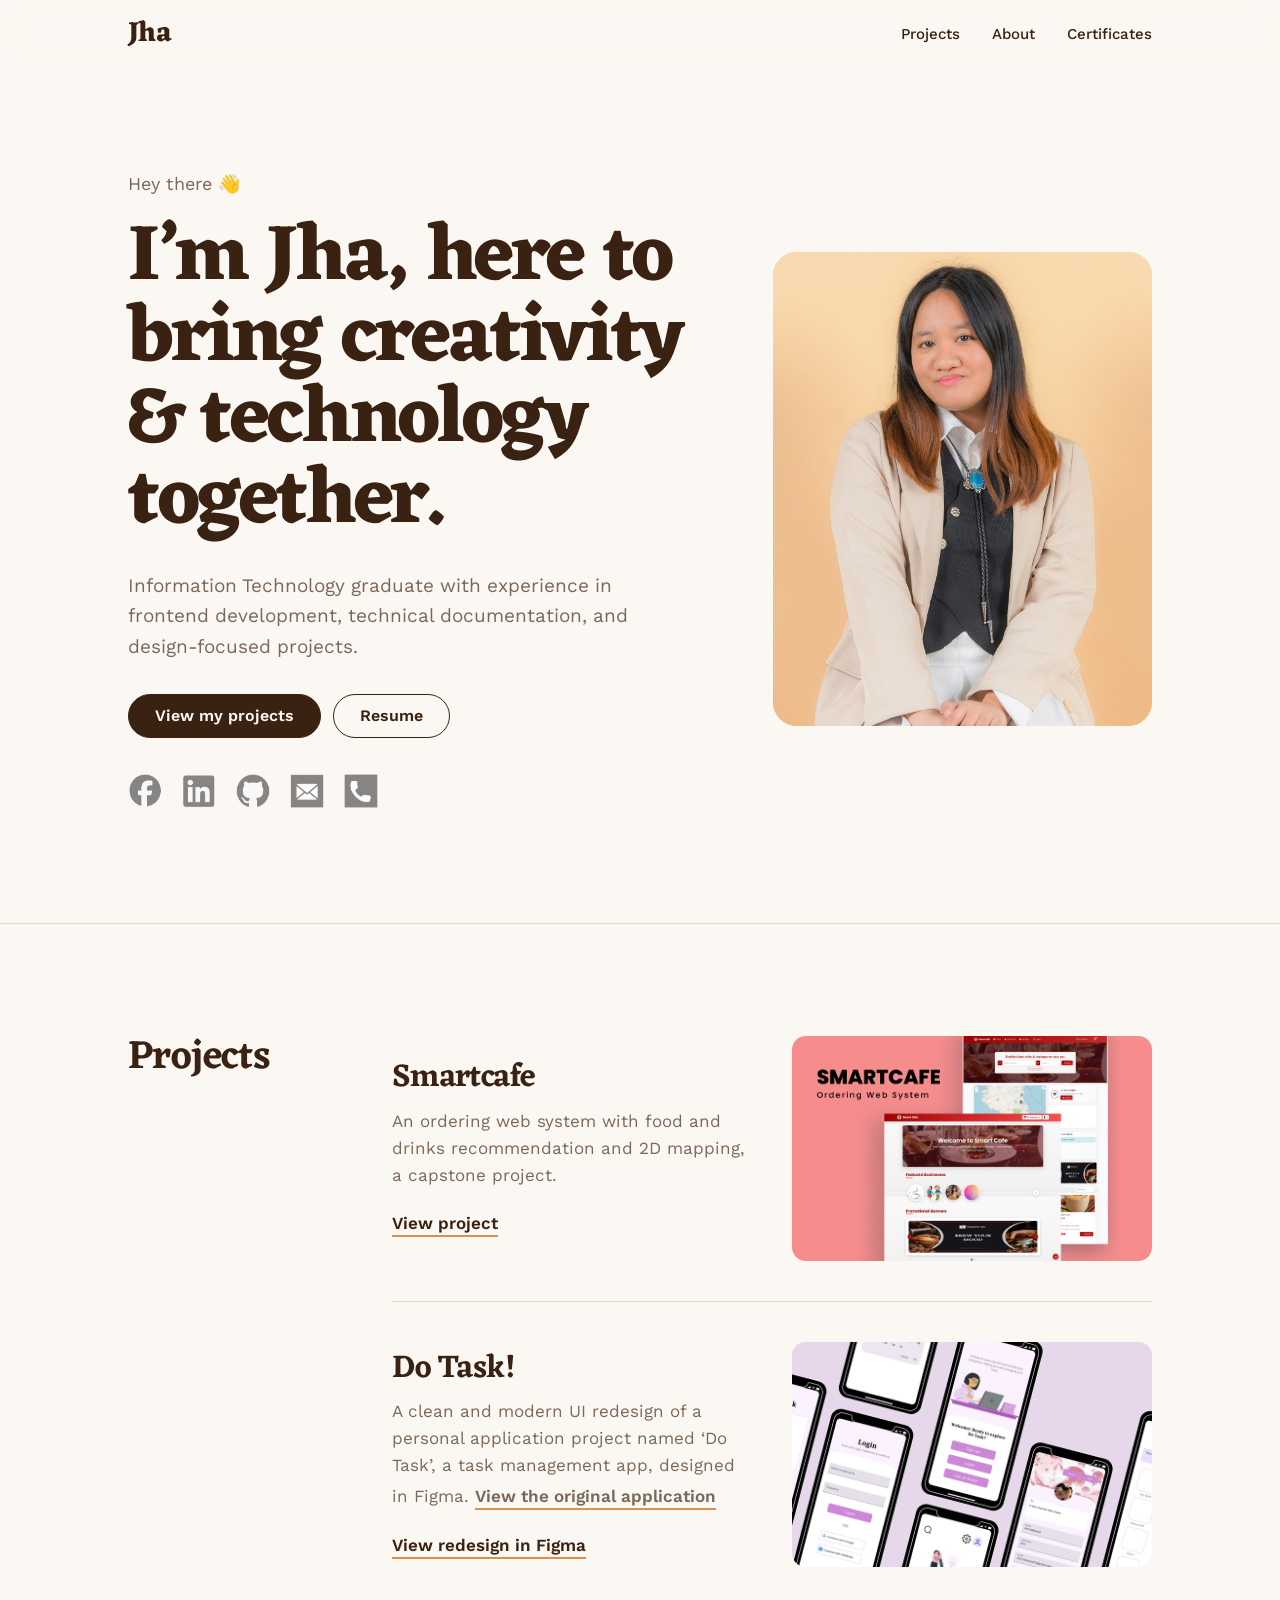
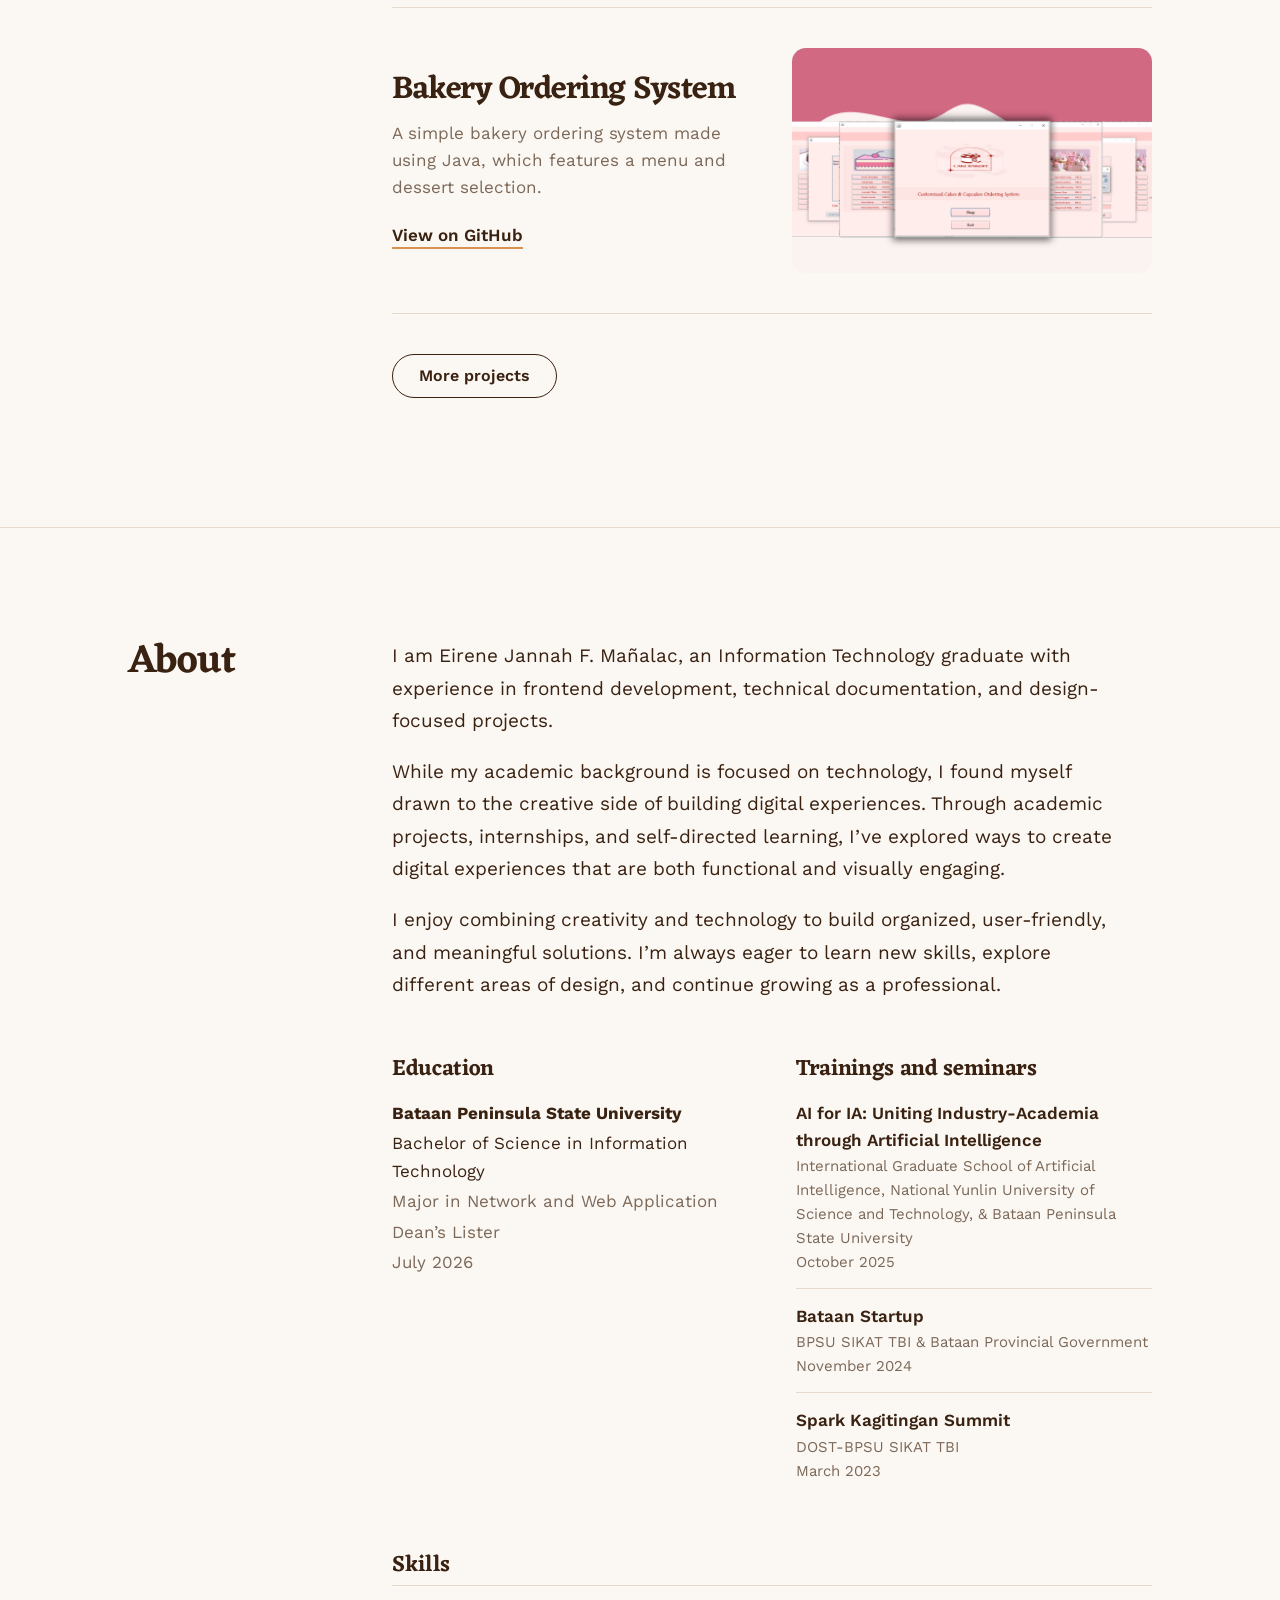
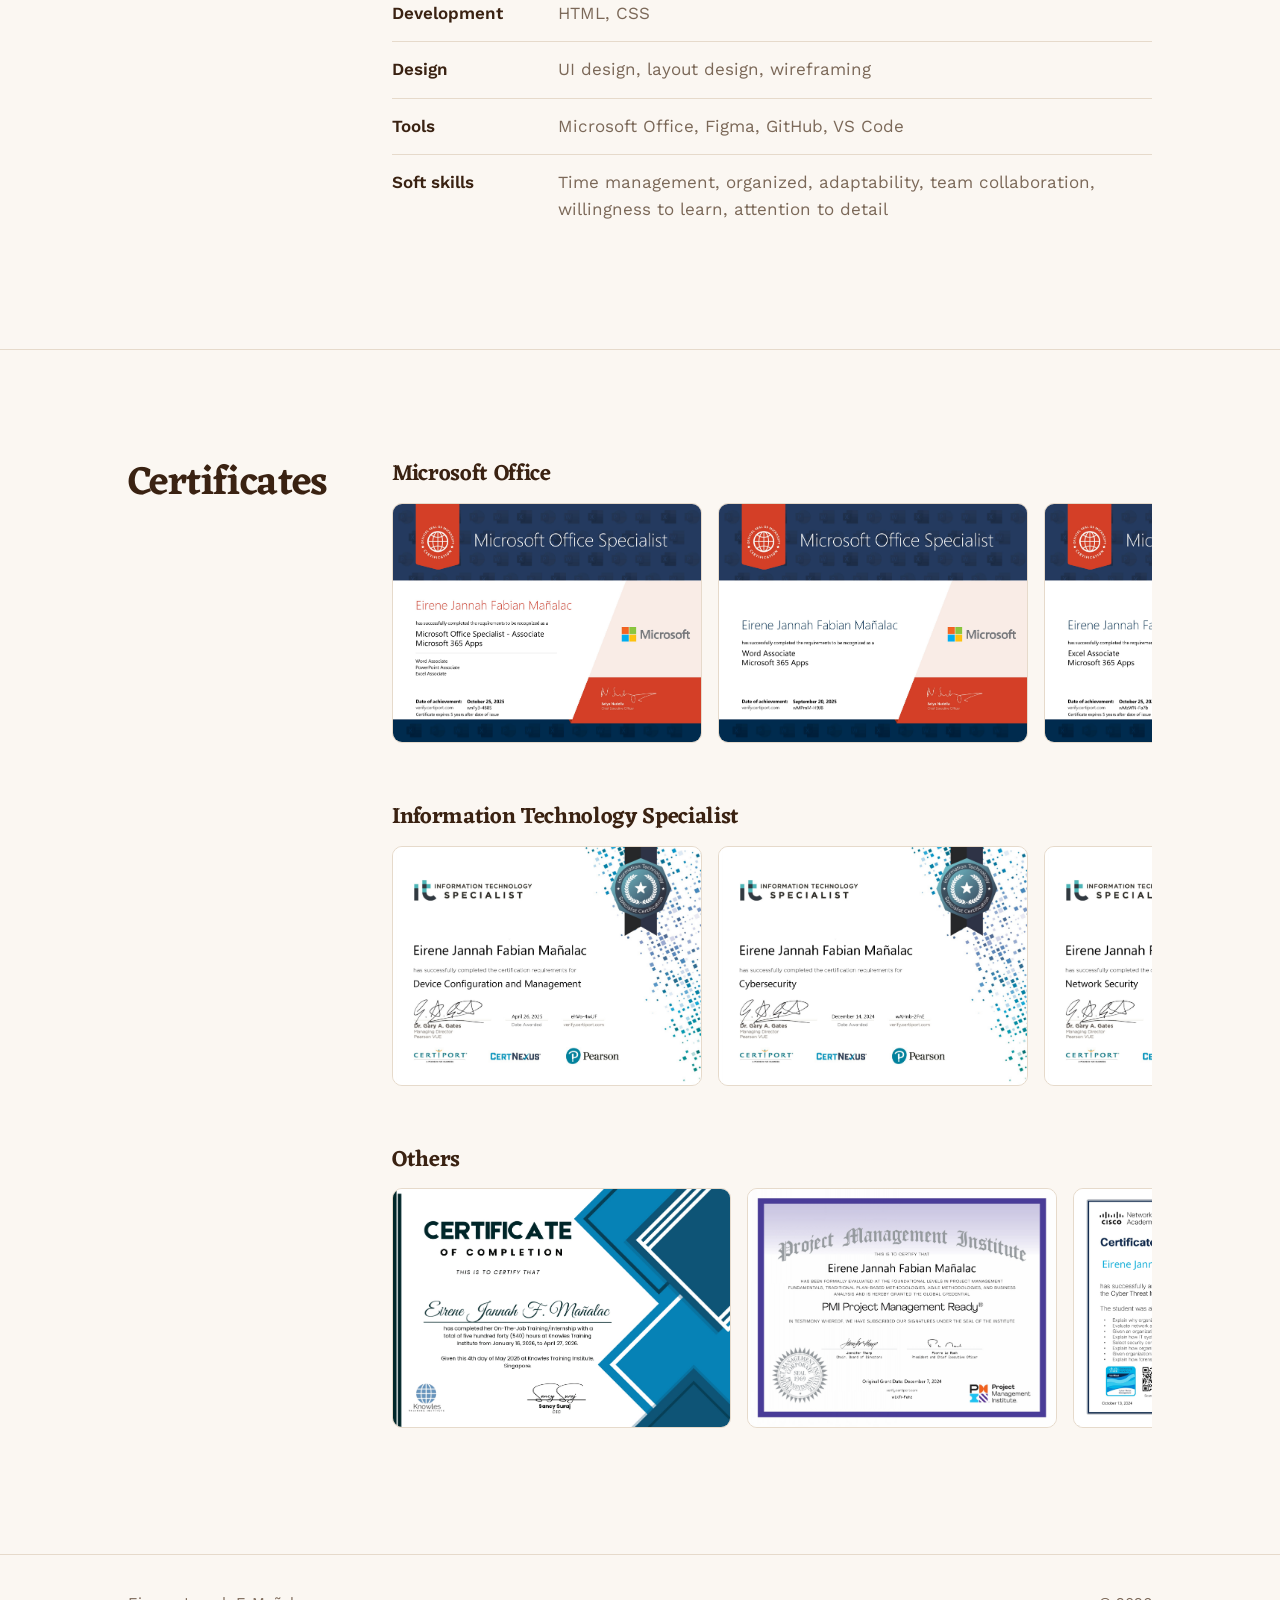
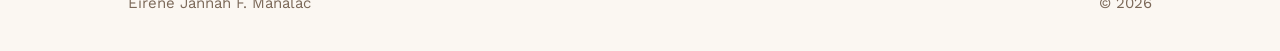
==== commit e91b3884: "Add files via upload" ====
--- a/index.html
+++ b/index.html
@@ -1,354 +1,205 @@
 <!doctype html>
 <html lang="en">
-  <head>
+<head>
     <meta charset="utf-8">
-    <meta name="viewport" content="width=device-width, initial-scale=1, shrink-to-fit=no">
-    <link rel="stylesheet" href="https://cdn.jsdelivr.net/npm/bootstrap@5.3.2/dist/css/bootstrap.min.css">
-    <link href='https://fonts.googleapis.com/css?family=Work Sans' rel='stylesheet'>
-    <link href='https://fonts.googleapis.com/css?family=Eczar' rel='stylesheet'>
-
-    <link rel="stylesheet" href="portfolio.css">
+    <meta name="viewport" content="width=device-width, initial-scale=1">
     <title>Jha's Portfolio</title>
     <link rel="icon" type="image/x-icon" href="icon.png">
-  </head>
-  <body>
-    <nav class="navbar navbar-expand-lg navbar-light mt-3">
-    <div class="container-fluid">
-
-    <button class="navbar-toggler" type="button"
-        data-bs-toggle="collapse"
-        data-bs-target="#navbarNav"
-        aria-controls="navbarNav"
-        aria-expanded="false"
-        aria-label="Toggle navigation">
-        <span class="navbar-toggler-icon"></span>
-    </button>
-
-    <div class="collapse navbar-collapse" id="navbarNav">
-        <ul class="navbar-nav">
-        <li class="nav-item">
-            <b><a class="nav-link ms-5" href="#intro">Home</a></b>
-        </li>
-        <li class="nav-item">
-            <b><a class="nav-link ms-3" href="#projects">Projects</a></b>
-        </li>
-        <li class="nav-item">
-            <b><a class="nav-link ms-3" href="#about">About</a></b>
-        </li>
-        <li class="nav-item">
-            <b><a class="nav-link ms-3" href="#certificates">Certificates</a></b>
-        </li>
-        </ul>
-    </div>
-    </div>
-    </nav>
-
-    <button
-        type="button"
-        class="btn btn-dark btn-floating btn-lg"
-        id="btn-back-to-top"
-    >&#8593;
-    </button>
-
-    <div class="intro-container">
-        <div id="intro">
-            <br>
-            <br>
-            <b><p class="hey-bg">👋 Hey there</p></b>
-            <b><p class="name-intro">I’m Jha, <br>Here to Bring Creativity & Technology Together</p></b>
-            <div class="intro-btn">
-                <a href="#projects" class="btn primary">View my Projects &#8594;</a>
-                <a href="https://drive.google.com/file/d/1lSnhgVjUevG0aspY1atOgwwbBg6g1tpq/view?usp=sharing" class="btn secondary">Resume &#8594;</a>
-            </div>
-            <div class="contacts">
-                <a href="https://www.facebook.com/eirene.jannah/"><img src="fb_icon.png"style="width:50px;height:50px;"></a>
-                <a href="https://www.linkedin.com/in/eirene-jannah-f-ma%C3%B1alac-0b3737394/"><img src="linkedin_icon.png"style="width:50px;height:50px;"></a>
-                <a href="https://github.com/EireneJannah"><img src="github_icon.png"style="width:50px;height:50px;"></a>
-                <a href="https://mail.google.com/mail/u/0/?to=eirenemanalac@gmail.com&su=+&body=+++++&fs=1&tf=cm"><img src="email_icon.png"style="width:50px;height:50px;"></a>
-                <a href="tel:+639275923447"><img src="phone_icon.png"style="width:50px;height:50px;"></a>
-            </div>
+    <link rel="preconnect" href="https://fonts.googleapis.com">
+    <link rel="preconnect" href="https://fonts.gstatic.com" crossorigin>
+    <link href="https://fonts.googleapis.com/css2?family=Eczar:wght@500;600;700&family=Work+Sans:wght@400;500;600&display=swap" rel="stylesheet">
+    <link rel="stylesheet" href="portfolio.css">
+</head>
+<body id="top">
+    <a class="skip" href="#main">Skip to content</a>
+
+    <header class="site-header">
+        <div class="wrap">
+            <a class="logo" href="#top">Jha</a>
+            <nav class="nav" aria-label="Main">
+                <a href="#projects">Projects</a>
+                <a href="#about">About</a>
+                <a href="#certificates">Certificates</a>
+            </nav>
         </div>
-        <div class="intro-pic">
-            <img src="eren.jpg" class="profile-img">
-                <div class="overlay">
-                    <img src="grad.jfif" class="graduation-img">
-                </div>
-    </div> 
-    </div>
-
-    <div id="projects">
-        <p class="proj-title">My Projects</p>
-        <div class="proj-card">
-            <div class="proj-text">
-                <h2>Smartcafe</h2>
-                <p>An Ordering Web System with Food and Drinks Recommendation and 2D Mapping, a capstone project.</p>
-            <a href="https://drive.google.com/file/d/1x8yBQd1Ya6egy5evJMCMXbSVoOxHAR9U/view?usp=sharing">View</a>
-            </div>
-            <div class="proj-image">
-                <img src="smartcafe.jpg">
-            </div>
+    </header>
+
+    <main id="main">
+        <section class="wrap hero" id="intro">
+            <div>
+                <p class="hello">Hey there 👋</p>
+                <h1>I’m Jha, here to bring creativity &amp; technology together.</h1>
+                <p class="lede">Information Technology graduate with experience in frontend development, technical documentation, and design-focused projects.</p>
+                <div class="hero-actions">
+                    <a href="#projects" class="btn btn-solid">View my projects</a>
+                    <a href="https://drive.google.com/file/d/1lSnhgVjUevG0aspY1atOgwwbBg6g1tpq/view?usp=sharing" class="btn btn-line">Resume</a>
+                </div>
+                <div class="socials">
+                    <a href="https://www.facebook.com/eirene.jannah/" aria-label="Facebook"><img src="fb_icon.png" alt=""></a>
+                    <a href="https://www.linkedin.com/in/eirene-jannah-f-ma%C3%B1alac-0b3737394/" aria-label="LinkedIn"><img src="linkedin_icon.png" alt=""></a>
+                    <a href="https://github.com/EireneJannah" aria-label="GitHub"><img src="github_icon.png" alt=""></a>
+                    <a href="https://mail.google.com/mail/u/0/?to=eirenemanalac@gmail.com&su=+&body=+++++&fs=1&tf=cm" aria-label="Email"><img src="email_icon.png" alt=""></a>
+                    <a href="tel:+639275923447" aria-label="Phone"><img src="phone_icon.png" alt=""></a>
+                </div>
+            </div>
+            <div class="photo" id="photo" tabindex="0" role="img" aria-label="Portrait of Jha. Hover, tap or focus to see a graduation photo.">
+                <img src="eren.jpg" alt="">
+                <img src="grad.jfif" class="alt" alt="">
+            </div>
+        </section>
+
+        <section class="section" id="projects">
+            <div class="wrap split">
+                <h2 class="section-title">Projects</h2>
+                <div>
+                    <article class="project">
+                        <div>
+                            <h3>Smartcafe</h3>
+                            <p>An ordering web system with food and drinks recommendation and 2D mapping, a capstone project.</p>
+                            <a class="link" href="https://drive.google.com/file/d/1x8yBQd1Ya6egy5evJMCMXbSVoOxHAR9U/view?usp=sharing">View project</a>
+                        </div>
+                        <a class="shot" href="https://drive.google.com/file/d/1x8yBQd1Ya6egy5evJMCMXbSVoOxHAR9U/view?usp=sharing" tabindex="-1" aria-hidden="true"><img src="smartcafe.jpg" alt="" loading="lazy"></a>
+                    </article>
+
+                    <article class="project">
+                        <div>
+                            <h3>Do Task!</h3>
+                            <p>A clean and modern UI redesign of a personal application project named ‘Do Task’, a task management app, designed in Figma. <a class="link" href="https://drive.google.com/drive/folders/1DTjizqJBuQC8tHSPz2nBtFZ2738_OldD?usp=sharing">View the original application</a></p>
+                            <a class="link" href="https://www.figma.com/proto/A1InaQrbveHhIz7P8tZXXw/Do-Task-UI?node-id=1-5&p=f&t=n5EMBhwlPc9SGGLk-1&scaling=scale-down&content-scaling=fixed&page-id=0%3A1">View redesign in Figma</a>
+                        </div>
+                        <a class="shot" href="https://www.figma.com/proto/A1InaQrbveHhIz7P8tZXXw/Do-Task-UI?node-id=1-5&p=f&t=n5EMBhwlPc9SGGLk-1&scaling=scale-down&content-scaling=fixed&page-id=0%3A1" tabindex="-1" aria-hidden="true"><img src="do-task-mockup.png" alt="" loading="lazy"></a>
+                    </article>
+
+                    <article class="project">
+                        <div>
+                            <h3>Bakery Ordering System</h3>
+                            <p>A simple bakery ordering system made using Java, which features a menu and dessert selection.</p>
+                            <a class="link" href="https://github.com/EireneJannah/bakerysystem">View on GitHub</a>
+                        </div>
+                        <a class="shot" href="https://github.com/EireneJannah/bakerysystem" tabindex="-1" aria-hidden="true"><img src="bakery-system.png" alt="" loading="lazy"></a>
+                    </article>
+
+                    <p class="more"><a class="btn btn-line" href="projects.html">More projects</a></p>
+                </div>
+            </div>
+        </section>
+
+        <section class="section" id="about">
+            <div class="wrap split">
+                <h2 class="section-title">About</h2>
+                <div>
+                    <div class="about-text">
+                        <p>I am Eirene Jannah F. Mañalac, an Information Technology graduate with experience in frontend development, technical documentation, and design-focused projects.</p>
+                        <p>While my academic background is focused on technology, I found myself drawn to the creative side of building digital experiences. Through academic projects, internships, and self-directed learning, I’ve explored ways to create digital experiences that are both functional and visually engaging.</p>
+                        <p>I enjoy combining creativity and technology to build organized, user-friendly, and meaningful solutions. I’m always eager to learn new skills, explore different areas of design, and continue growing as a professional.</p>
+                    </div>
+
+                    <div class="about-grid">
+                        <div>
+                            <h3 class="sub">Education</h3>
+                            <p><strong>Bataan Peninsula State University</strong></p>
+                            <p>Bachelor of Science in Information Technology</p>
+                            <p class="muted">Major in Network and Web Application</p>
+                            <p class="muted">Dean’s Lister</p>
+                            <p class="muted">July 2026</p>
+                        </div>
+                        <div>
+                            <h3 class="sub">Trainings and seminars</h3>
+                            <ul class="trainings">
+                                <li>
+                                    <strong>AI for IA: Uniting Industry-Academia through Artificial Intelligence</strong>
+                                    <span>International Graduate School of Artificial Intelligence, National Yunlin University of Science and Technology, &amp; Bataan Peninsula State University</span>
+                                    <span>October 2025</span>
+                                </li>
+                                <li>
+                                    <strong>Bataan Startup</strong>
+                                    <span>BPSU SIKAT TBI &amp; Bataan Provincial Government</span>
+                                    <span>November 2024</span>
+                                </li>
+                                <li>
+                                    <strong>Spark Kagitingan Summit</strong>
+                                    <span>DOST-BPSU SIKAT TBI</span>
+                                    <span>March 2023</span>
+                                </li>
+                            </ul>
+                        </div>
+                    </div>
+
+                    <div class="skills">
+                        <h3 class="sub">Skills</h3>
+                        <dl>
+                            <div class="row"><dt>Development</dt><dd>HTML, CSS</dd></div>
+                            <div class="row"><dt>Design</dt><dd>UI design, layout design, wireframing</dd></div>
+                            <div class="row"><dt>Tools</dt><dd>Microsoft Office, Figma, GitHub, VS Code</dd></div>
+                            <div class="row"><dt>Soft skills</dt><dd>Time management, organized, adaptability, team collaboration, willingness to learn, attention to detail</dd></div>
+                        </dl>
+                    </div>
+                </div>
+            </div>
+        </section>
+
+        <section class="section" id="certificates">
+            <div class="wrap split">
+                <h2 class="section-title">Certificates</h2>
+                <div>
+                    <div class="cert-group">
+                        <h3>Microsoft Office</h3>
+                        <div class="scroller" tabindex="0" role="region" aria-label="Microsoft Office certificates">
+                            <img src="MSOFFICE SPECIALIST_CERT.jpg" alt="Microsoft Office Specialist certificate" loading="lazy">
+                            <img src="WORD_CERT.jpg" alt="Microsoft Word certificate" loading="lazy">
+                            <img src="EXCEL_CERT.jpg" alt="Microsoft Excel certificate" loading="lazy">
+                            <img src="PPT_CERT.jpg" alt="Microsoft PowerPoint certificate" loading="lazy">
+                        </div>
+                    </div>
+                    <div class="cert-group">
+                        <h3>Information Technology Specialist</h3>
+                        <div class="scroller" tabindex="0" role="region" aria-label="Information Technology Specialist certificates">
+                            <img src="dcm-cert.jpg" alt="Device Configuration and Management certificate" loading="lazy">
+                            <img src="cybersec-cert.jpg" alt="Cybersecurity certificate" loading="lazy">
+                            <img src="netw-cert.jpg" alt="Networking certificate" loading="lazy">
+                            <img src="SOFTWAREDEV_CERT.jpg" alt="Software Development certificate" loading="lazy">
+                        </div>
+                    </div>
+                    <div class="cert-group">
+                        <h3>Others</h3>
+                        <div class="scroller" tabindex="0" role="region" aria-label="Other certificates">
+                            <img src="OJT_CERT.jpg" alt="On-the-job training certificate" loading="lazy">
+                            <img src="pmi-cert.jpg" alt="PMI certificate" loading="lazy">
+                            <img src="cyber_cert.jpg" alt="Cybersecurity certificate" loading="lazy">
+                            <img src="ai_cert.png" alt="AI certificate" loading="lazy">
+                        </div>
+                    </div>
+                </div>
+            </div>
+        </section>
+    </main>
+
+    <footer class="site-footer">
+        <div class="wrap">
+            <span>Eirene Jannah F. Mañalac</span>
+            <span>© 2026</span>
         </div>
-        <br>
-        <div class="proj-card">
-            <div class="proj-text">
-                <h2>Do Task!</h2>
-                <p>A clean and modern UI redesign of a personal application project named ‘Do Task’, a task management, designed in Figma. <a href="https://drive.google.com/drive/folders/1DTjizqJBuQC8tHSPz2nBtFZ2738_OldD?usp=sharing">View the Original Application.</a></p>
-            <a href="https://www.figma.com/proto/A1InaQrbveHhIz7P8tZXXw/Do-Task-UI?node-id=1-5&p=f&t=n5EMBhwlPc9SGGLk-1&scaling=scale-down&content-scaling=fixed&page-id=0%3A1">View</a>
-            </div>
-            <div class="proj-image">
-                <img src="do-task-mockup.png">
-            </div>
-        </div>
-        <br>
-        <div class="proj-card">
-            <div class="proj-text">
-                <h2>Bakery Ordering System</h2>
-                <p>A simple Bakery Ordering System made using Java, which features a menu and dessert selection.</p>
-            <a href="https://github.com/EireneJannah/bakerysystem">View</a>
-            </div>
-            <div class="proj-image">
-                <img src="bakery-system.png">
-            </div>
-        </div>
-        <a href="projects.html" class="btn-more-proj">More Projects &#8594;</a>
-    </div>
-
-    <div id="about">
-        <div class="abt-info">
-            <p class="abt-title">A Little Bit About Me</p>
-            <p class="abt-pr">
-                I am Eirene Jannah F. Mañalac, an Information Technology graduate with experience in frontend development, technical documentation, and design-focused projects.
-            <br><br>
-                While my academic background is focused on technology, I found myself drawn to the creative side of building digital experiences.. Through academic projects, internships, and self-directed learning, I've explored ways to create digital experiences that are both functional and visually engaging.
-            <br><br>
-                I enjoy combining creativity and technology to build organized, user-friendly, and meaningful solutions. I'm always eager to learn new skills, explore different areas of design, and continue growing as a professional.
-            </p>
-
-        <div class="skills">
-            <p class="skills-title">Skills</p>
-            <div class="skills-details">
-                <details>
-                    <summary>Technical Skills</summary>
-                    <p  class="skills-sum" style="font-weight: bolder;">Development</p>
-                    <ul class="skills-sum">
-                        <li>HTML</li>
-                        <li>CSS</li>
-                    </ul>
-                    <p  class="skills-sum" style="font-weight: bolder;">Design</p>
-                    <ul class="skills-sum">
-                        <li>UI Design</li>
-                        <li>Layout Design</li>
-                        <li>Wireframing</li>
-                    </ul>
-                    <p  class="skills-sum" style="font-weight: bolder;">Tools</p>
-                    <ul class="skills-sum">
-                        <li>Microsoft Office</li>
-                        <li>Figma</li>
-                        <li>Github</li>
-                        <li>VS Code</li>
-                    </ul>
-                </details>
-                <details>
-                    <summary>Soft Skills</summary>
-                    <ul class="skills-sum">
-                        <li>Time Management</li>
-                        <li>Organized</li>
-                        <li>Adaptability</li>
-                        <li>Team Collaboration</li>
-                        <li>Willingness to Learn</li>
-                        <li>Attention to Detail</li>
-                    </ul>
-                </details>
-            </div>  
-        </div>
-        </div>
-        
-        <div class="educ">
-            <p class="educ-title">Education</p>
-             <p class="educ-details">
-                Bataan Peninsula State University
-            <br>
-                Bachelor of Science in Information Technology
-            <br>
-                Major in Network and Web Application
-            <br>
-                Dean's Lister
-            <br>
-                July 2026
-            </p>
-
-            <div class="training">
-                <p class="train-title">Trainings and Seminars</p>
-                <p class="train-details">
-                    AI for IA: Uniting Industry-Academia through Artificial Intelligence
-                    <ul class="train-details">
-                        <li>International Graduate School of Artificial Intelligence, National Yunlin University of Science and Technology, & Bataan Peninsula State University - October 2025</li>
-                    </ul>
-                <p class="train-details">Bataan Startup</p>
-                    <ul class="train-details">
-                        <li>BPSU SIKAT TBI & Bataan Provincial Government - November 2024</li>
-                    </ul>
-                <p class="train-details">Spark Kagitingan Summit</p>
-                    <ul class="train-details">
-                        <li>DOST-BPSU SIKAT TBI - March 2023</li>
-                    </ul>
-                </p>
-            </div>
-        </div>
-    </div>
-
-    <div id="certificates">
-        <p class="cert-title">Certificates</p>
-        <div id="carousel1" class="carousel slide">
-            <div class="carousel-indicators">
-                <button type="button" data-bs-target="#carousel1" data-bs-slide-to="0" class="active" aria-current="true" aria-label="Slide 1"></button>
-                <button type="button" data-bs-target="#carousel1" data-bs-slide-to="1" aria-label="Slide 2"></button>
-                <button type="button" data-bs-target="#carousel1" data-bs-slide-to="2" aria-label="Slide 3"></button>
-                <button type="button" data-bs-target="#carousel1" data-bs-slide-to="3" aria-label="Slide 4"></button>
-            </div>
-            <div class="carousel-inner">
-                <div class="carousel-item active">
-                <img src="MSOFFICE SPECIALIST_CERT.jpg" class="d-block w-100">
-                <div class="carousel-caption d-none d-md-block">
-                    <h5>Microsoft Office Certifications</h5>
-                </div>
-                </div>
-                <div class="carousel-item">
-                <img src="WORD_CERT.jpg" class="d-block w-100">
-                <div class="carousel-caption d-none d-md-block">
-                    <h5>Microsoft Office Certifications</h5>
-                </div>
-                </div>
-                <div class="carousel-item">
-                <img src="EXCEL_CERT.jpg" class="d-block w-100">
-                <div class="carousel-caption d-none d-md-block">
-                    <h5>Microsoft Office Certifications</h5>
-                </div>
-                </div>
-                <div class="carousel-item">
-                <img src="PPT_CERT.jpg" class="d-block w-100">
-                <div class="carousel-caption d-none d-md-block">
-                    <h5>Microsoft Office Certifications</h5>
-                </div>
-                </div>
-            </div>
-            <button class="carousel-control-prev" type="button" data-bs-target="#carousel1" data-bs-slide="prev">
-                <span class="carousel-control-prev-icon" aria-hidden="true"></span>
-            </button>
-            <button class="carousel-control-next" type="button" data-bs-target="#carousel1" data-bs-slide="next">
-                <span class="carousel-control-next-icon" aria-hidden="true"></span>
-            </button>
-        </div>
-        <div id="carousel2" class="carousel slide">
-            <div class="carousel-indicators">
-                <button type="button" data-bs-target="#carousel2" data-bs-slide-to="0" class="active" aria-current="true" aria-label="Slide 1"></button>
-                <button type="button" data-bs-target="#carousel2" data-bs-slide-to="1" aria-label="Slide 2"></button>
-                <button type="button" data-bs-target="#carousel2" data-bs-slide-to="2" aria-label="Slide 3"></button>
-                <button type="button" data-bs-target="#carousel2" data-bs-slide-to="3" aria-label="Slide 4"></button>
-            </div>
-            <div class="carousel-inner">
-                <div class="carousel-item active">
-                <img src="dcm-cert.jpg" class="d-block w-100">
-                <div class="carousel-caption d-none d-md-block">
-                    <h5>Information Technology Specialist</h5>
-                </div>
-                </div>
-                <div class="carousel-item">
-                <img src="cybersec-cert.jpg" class="d-block w-100">
-                <div class="carousel-caption d-none d-md-block">
-                    <h5>Information Technology Specialist</h5>
-                </div>
-                </div>
-                <div class="carousel-item">
-                <img src="netw-cert.jpg" class="d-block w-100">
-                <div class="carousel-caption d-none d-md-block">
-                    <h5>Information Technology Specialist</h5>
-                </div>
-                </div>
-                <div class="carousel-item">
-                <img src="SOFTWAREDEV_CERT.jpg" class="d-block w-100">
-                <div class="carousel-caption d-none d-md-block">
-                    <h5>Information Technology Specialist</h5>
-                </div>
-                </div>
-            </div>
-            <button class="carousel-control-prev" type="button" data-bs-target="#carousel2" data-bs-slide="prev">
-                <span class="carousel-control-prev-icon" aria-hidden="true"></span>
-            </button>
-            <button class="carousel-control-next" type="button" data-bs-target="#carousel2" data-bs-slide="next">
-                <span class="carousel-control-next-icon" aria-hidden="true"></span>
-            </button>
-        </div>
-        <div id="carousel3" class="carousel slide">
-            <div class="carousel-indicators">
-                <button type="button" data-bs-target="#carousel3" data-bs-slide-to="0" class="active" aria-current="true" aria-label="Slide 1"></button>
-                <button type="button" data-bs-target="#carousel3" data-bs-slide-to="1" aria-label="Slide 2"></button>
-                <button type="button" data-bs-target="#carousel3" data-bs-slide-to="2" aria-label="Slide 3"></button>
-                <button type="button" data-bs-target="#carousel3" data-bs-slide-to="3" aria-label="Slide 4"></button>
-            </div>
-            <div class="carousel-inner">
-                <div class="carousel-item active">
-                <img src="OJT_CERT.jpg" class="d-block w-100">
-                <div class="carousel-caption d-none d-md-block">
-                    <h5>Others</h5>
-                </div>
-                </div>
-                <div class="carousel-item">
-                <img src="pmi-cert.jpg" class="d-block w-100">
-                <div class="carousel-caption d-none d-md-block">
-                    <h5>Others</h5>
-                </div>
-                </div>
-                <div class="carousel-item">
-                <img src="cyber_cert.jpg" class="d-block w-100">
-                <div class="carousel-caption d-none d-md-block">
-                    <h5>Others</h5>
-                </div>
-                </div>
-                <div class="carousel-item">
-                <img src="ai_cert.png" class="d-block w-100">
-                <div class="carousel-caption d-none d-md-block">
-                    <h5>Others</h5>
-                </div>
-                </div>
-            </div>
-            <button class="carousel-control-prev" type="button" data-bs-target="#carousel3" data-bs-slide="prev">
-                <span class="carousel-control-prev-icon" aria-hidden="true"></span>
-            </button>
-            <button class="carousel-control-next" type="button" data-bs-target="#carousel3" data-bs-slide="next">
-                <span class="carousel-control-next-icon" aria-hidden="true"></span>
-            </button>
-        </div>
-    </div>
+    </footer>
+
+    <button type="button" id="btn-back-to-top" aria-label="Back to top">&#8593;</button>
+
     <script>
-        //Get the button
-        let mybutton = document.getElementById("btn-back-to-top");
-
-        // When the user scrolls down 20px from the top of the document, show the button
-        window.onscroll = function () {
-        scrollFunction();
-        };
-
-        function scrollFunction() {
-        if (
-            document.body.scrollTop > 20 ||
-            document.documentElement.scrollTop > 20
-        ) {
-            mybutton.style.display = "block";
-        } else {
-            mybutton.style.display = "none";
-        }
-        }
-        // When the user clicks on the button, scroll to the top of the document
-        mybutton.addEventListener("click", backToTop);
-
-        function backToTop() {
-        document.body.scrollTop = 0;
-        document.documentElement.scrollTop = 0;
-        }
-        // https://mdbootstrap.com/docs/standard/extended/back-to-top/
+        // Back-to-top button
+        const toTop = document.getElementById("btn-back-to-top");
+        window.addEventListener("scroll", () => {
+            toTop.classList.toggle("show", window.scrollY > 400);
+        }, { passive: true });
+        toTop.addEventListener("click", () => window.scrollTo({ top: 0 }));
+
+        // Photo swap: hover on desktop, tap / Enter on touch and keyboard
+        const photo = document.getElementById("photo");
+        photo.addEventListener("click", () => photo.classList.toggle("is-alt"));
+        photo.addEventListener("keydown", (e) => {
+            if (e.key === "Enter" || e.key === " ") {
+                e.preventDefault();
+                photo.classList.toggle("is-alt");
+            }
+        });
     </script>
-    <script src="https://cdn.jsdelivr.net/npm/bootstrap@5.3.2/dist/js/bootstrap.bundle.min.js"></script>
-
-  </body>
-</html>+</body>
+</html>
--- a/portfolio.css
+++ b/portfolio.css
@@ -1,562 +1,370 @@
-/* Spacing tokens: shrink at each breakpoint instead of using fixed pixel values */
+/* ==========================================================
+   Jha's portfolio — minimalist, responsive
+   No framework. Tokens first, then base, layout, sections.
+   ========================================================== */
 :root {
-    --gutter: 140px;   /* side margin for project cards / titles */
-    --pad-x: 120px;    /* side padding for intro + about */
-}
-
-html {
-    scroll-behavior: smooth;
-}
-* {
-    background-color: #FFF8F2;
-}
-img {
-    max-width: 100%;
-}
-#navbarNav {
-    margin-left: 100px;
-}
-.navbar-toggler {
-    border-color: #695141;
-}
-.navbar-toggler-icon {
-    filter: invert(27%) sepia(30%) saturate(500%) hue-rotate(10deg);
-}
-.nav-link {
-    color: #63391E !important;
-    font-weight: bold;
-    font-family: 'Work Sans';
-    font-size: 20px;
-}
-#btn-back-to-top {
-  position: fixed;
-  bottom: 20px;
-  right: 20px;
-  display: none;
-  border-radius: 100px;
-}
-
-/*HOME*/
-.intro-container {
+    --paper: #FBF7F2;
+    --ink: #3A2212;
+    --muted: #7B6858;
+    --line: #E6DACB;
+    --accent: #D8914E;
+    --tan: #EBC490;
+    --pad: clamp(20px, 5vw, 48px);
+    --display: 'Eczar', Georgia, serif;
+    --body: 'Work Sans', system-ui, -apple-system, 'Segoe UI', sans-serif;
+}
+
+*, *::before, *::after { box-sizing: border-box; }
+
+html { scroll-behavior: smooth; }
+
+body {
+    margin: 0;
+    background: var(--paper);
+    color: var(--ink);
+    font-family: var(--body);
+    font-size: 17px;
+    line-height: 1.6;
+    -webkit-font-smoothing: antialiased;
+}
+
+::selection { background: var(--tan); }
+
+img { display: block; max-width: 100%; height: auto; }
+
+a { color: inherit; }
+
+h1, h2, h3 {
+    font-family: var(--display);
+    font-weight: 600;
+    line-height: 1.1;
+    letter-spacing: -0.015em;
+    margin: 0;
+}
+
+p { margin: 0 0 1em; }
+
+:focus-visible {
+    outline: 2px solid var(--accent);
+    outline-offset: 3px;
+    border-radius: 4px;
+}
+
+.wrap {
+    max-width: 1120px;
+    margin: 0 auto;
+    padding-inline: var(--pad);
+}
+
+.skip {
+    position: absolute;
+    left: -999px;
+    top: 8px;
+    background: var(--ink);
+    color: var(--paper);
+    padding: 8px 14px;
+    border-radius: 8px;
+    z-index: 100;
+}
+.skip:focus { left: 8px; }
+
+/* ---------- Header ---------- */
+.site-header {
+    position: sticky;
+    top: 0;
+    z-index: 20;
+    background: rgba(251, 247, 242, 0.88);
+    -webkit-backdrop-filter: blur(10px);
+    backdrop-filter: blur(10px);
+}
+.site-header .wrap {
     display: flex;
-    flex-direction: row;
     align-items: center;
     justify-content: space-between;
-    padding: 40px var(--pad-x);
-    gap: 60px;
-}
-#intro {
+    height: 68px;
+}
+.logo {
+    font-family: var(--display);
+    font-size: 28px;
+    font-weight: 700;
+    text-decoration: none;
+    letter-spacing: -0.02em;
+}
+.nav {
     display: flex;
-    flex-direction: column;
-    max-width: 55%;
-    min-width: 0;
-    padding-left: 40px;
-}
-.hey-bg {
-    font-family: 'Work Sans';
-    background-color: #695141;
-    color: #FFF8F2;
-    padding: 6px 14px;
-    font-size: 20px;
-    border-radius: 10px;
-    display: inline-block;
-    margin-bottom: 40px;
-}
-.name-intro {
-    font-family: 'Ecszar';
-    color: #63391E;
-    font-size: clamp(30px, 5vw, 45px);
-    line-height: 1.2;
-}
-.intro-pic {
+    gap: clamp(16px, 3vw, 32px);
+}
+.nav a {
+    font-size: 15px;
+    font-weight: 500;
+    text-decoration: underline;
+    text-decoration-color: transparent;
+    text-decoration-thickness: 2px;
+    text-underline-offset: 7px;
+    transition: text-decoration-color .2s;
+}
+.nav a:hover { text-decoration-color: var(--accent); }
+
+/* ---------- Buttons & links ---------- */
+.btn {
+    display: inline-flex;
+    align-items: center;
+    padding: 13px 26px;
+    border: 1.5px solid var(--ink);
+    border-radius: 999px;
+    font: 600 16px/1 var(--body);
+    text-decoration: none;
+    transition: background .2s, color .2s, border-color .2s;
+}
+.btn-solid { background: var(--ink); color: var(--paper); }
+.btn-solid:hover { background: var(--accent); border-color: var(--accent); color: var(--ink); }
+.btn-line { color: var(--ink); }
+.btn-line:hover { background: var(--ink); color: var(--paper); }
+
+.link {
+    font-weight: 600;
+    text-decoration: underline;
+    text-decoration-color: var(--accent);
+    text-decoration-thickness: 2px;
+    text-underline-offset: 6px;
+    transition: text-decoration-color .2s, color .2s;
+}
+.link:hover { text-decoration-color: var(--ink); }
+
+/* ---------- Hero ---------- */
+.hero {
+    display: grid;
+    grid-template-columns: minmax(0, 1.5fr) minmax(0, 1fr);
+    align-items: center;
+    gap: clamp(32px, 6vw, 80px);
+    padding-block: clamp(40px, 8vw, 104px) clamp(56px, 9vw, 120px);
+}
+.hello {
+    color: var(--muted);
+    font-size: 18px;
+    margin-bottom: 20px;
+}
+.hero h1 {
+    font-size: clamp(2.5rem, 6.2vw, 5.25rem);
+    font-weight: 700;
+    letter-spacing: -0.03em;
+    line-height: 1.02;
+    text-wrap: balance;
+}
+.lede {
+    max-width: 46ch;
+    margin: 28px 0 32px;
+    font-size: 19px;
+    color: var(--muted);
+}
+.hero-actions { display: flex; flex-wrap: wrap; gap: 12px; }
+
+.socials {
+    display: flex;
+    flex-wrap: wrap;
+    gap: 20px;
+    margin-top: 36px;
+}
+.socials img {
+    width: 34px;
+    height: 34px;
+    filter: grayscale(1);
+    opacity: .7;
+    transition: filter .2s, opacity .2s, transform .2s;
+}
+.socials a:hover img,
+.socials a:focus-visible img {
+    filter: none;
+    opacity: 1;
+    transform: translateY(-3px);
+}
+
+.photo {
     position: relative;
-    flex: 0 1 470px;
     width: 100%;
-    max-width: 470px;
-    margin-right: 40px;
-}
-.profile-img {
-    display: block;
-    width: 100%;
-    height: auto;
-    object-fit: cover;
-}
-.overlay {
+    max-width: 400px;
+    justify-self: end;
+    aspect-ratio: 4 / 5;
+    border-radius: 24px;
+    overflow: hidden;
+    background: var(--tan);
+    cursor: pointer;
+}
+.photo img {
     position: absolute;
     inset: 0;
-    opacity: 0;
-    transition: 0.5s ease;
-}
-.overlay img {
     width: 100%;
     height: 100%;
     object-fit: cover;
-}
-.intro-pic:hover .overlay {
-    opacity: 1;
-}
-.intro-btn {
-    display: flex;
-    flex-wrap: wrap;
-    gap: 16px;
-    margin-top: 20px;
-}
-.btn {
-    padding: 15px 22px;
-    font-family: 'Work Sans';
-    font-size: 18px;
-    border-radius: 10px;
-    border: none;
-    font-weight: bold;
-}
-.btn:hover{
-    color: #D8914E;
-}
-.primary {
-    background-color: #695141;
-    color: #FFF8F2;
-}
-.secondary {
-    background-color: transparent;
-    color: #695141;
-    border: 2px solid #695141;
-}
-/* Bootstrap 5 resets background/border on .btn:hover; keep the original look */
-.btn.primary:hover,
-.btn.primary:active,
-.btn.primary:focus-visible {
-    background-color: #695141;
-}
-.btn.secondary:hover,
-.btn.secondary:active,
-.btn.secondary:focus-visible {
-    background-color: transparent;
-    border-color: #695141;
-}
-
-/*PROJECTS*/
-#projects {
-    background-color: #EBC490;
-    padding: 50px 20px;
-}
-.proj-title {
-    background-color: #EBC490;
-    font-family: 'Ecszar';
-    color: #63391E;
-    font-size: 40px;
-    padding: 30px 0 40px calc(var(--gutter) + 10px);
-    font-weight: bolder;
-}
-.proj-card {
-  display: flex;
-  justify-content: space-between;
-  align-items: center;
-  background-color: #FFF8F2;
-  border-radius: 20px;
-  padding: 0 0 0 50px;
-  gap: 20px;
-  margin: 0 var(--gutter);
-  overflow: hidden;
-}
-.proj-text {
-  flex: 1;
-  min-width: 0;
-  font-weight: bold;
-  font-size: 20px;
-}
-.proj-text h2 {
-  color: #63391E;
-  margin-bottom: 15px;
-}
-.proj-text p {
-  color: #63391E;
-  line-height: 1.5;
-  margin-bottom: 20px;
-}
-.proj-text a {
-  color: #63391E;
-  text-decoration: none;
-  font-weight: bold;
-}
-.proj-text a:hover{
-    color: #D8914E;
-}
-.proj-image {
-  flex: 1;
-  min-width: 0;
-  display: flex;
-  justify-content: center;
-}
-.proj-image img {
-  width: 100%;
-  height: auto;
-  border-radius: 20px;
-}
-.btn-more-proj {
-    padding: 15px 22px;
-    font-family: 'Work Sans';
-    font-size: 18px;
-    border-radius: 10px;
-    border: none;
-    font-weight: bold;
-    background-color: #695141;
-    color: #FFF8F2;
-    text-decoration: none;
-    margin-top: 40px;
-    margin-left: var(--gutter);
-    display: inline-block;
-}
-.btn-more-proj:hover{
-    color: #D8914E;
-}
-
-/*ABOUT*/
-#about {
-    display: flex;
-    gap: 80px;
-    padding: 40px var(--pad-x);
-    align-items: flex-start;
-}
-.abt-info {
-    flex: 2;
-    min-width: 0;
-}
-.educ {
-    flex: 1;
-    min-width: 0;
-}
-.abt-title {
-    margin-left: 40px;
-}
-.abt-title,
-.educ-title,
-.train-title {
-    font-family: 'Ecszar';
-    color: #63391E;
-    font-size: 40px;
-    font-weight: bolder;
-    margin-bottom: 20px;
-}
-.abt-pr {
-    font-family: 'Work Sans';
-    color: #63391E;
-    font-size: 20px;
-    line-height: 1.6;
-    max-width: 600px;
-    margin-left: 40px;
-}
-.educ-details {
-    font-family: 'Work Sans';
-    color: #63391E;
-    font-size: 20px;
-    line-height: 1.6;
-    max-width: 800px;
-}
-.train-details {
-    font-family: 'Work Sans';
-    color: #63391E;
-    font-size: 20px;
-    max-width: 800px;
-}
-.skills {
-    display: flex;
-    flex-direction: column;
-}
-.skills-title {
-    font-family: 'Ecszar';
-    color: #63391E;
-    font-size: 40px;
-    font-weight: bolder;
-    margin-left: 40px;
-    margin-bottom: 20px;
-}
-.skills-details {
-    display: flex;
-    flex-direction: row;
-    flex-wrap: wrap;
-    gap: 16px 0;
-    align-items: flex-start;
-}
-details {
-    flex: none;
-    font-family: 'Work Sans';
-    color: #63391E;
-    font-size: 18px;
-    font-weight: bold;
-    border: 2px solid #695141;
-    border-radius: 16px;
-    padding: 14px 18px;
-    margin-left: 40px;
-    background-color: #FFF8F2;
-    width: 280px;
-    min-width: 250px;
-    max-width: 550px;
-}
-summary {
-    font-weight: bolder;
-    font-size: 20px;
-}
-summary:hover {
-    color: #D8914E;
-}
-.skills-sum {
-    padding-left: 20px;
-    margin-top: 10px;
-    font-family: 'Work Sans';
-    font-size: 16px;
-    color: #63391E;
-}
-.skills-sum li {
-    margin-bottom: 6px;
-}
-
-/*CONTACTS*/
-.contacts {
-    margin: 15px 0 0 30px;
-    display: flex;
-    flex-wrap: wrap;
-    gap: 35px;
-}
-
-/*CERTIFICATES*/
-#certificates {
-    background-color: #EBC490;
-    padding: 50px 20px;
-}
-.cert-title {
-    background-color: #EBC490;
-    font-family: 'Ecszar';
-    color: #63391E;
-    font-size: 40px;
-    padding: 30px 0 40px 0;
-    font-weight: bolder;
-    text-align: center;
-}
-.carousel {
-    width: 100%;
-    max-width: 630px;
-    margin: 0 auto 30px auto;
-}
-.carousel-item {
-    height: clamp(240px, 62vw, 400px);
-}
-.carousel-item img {
-    height: 100%;
-    object-fit: contain;
-    margin: auto;
-}
-.carousel-caption {
-    padding: 12px 20px;
-    bottom: 20px;
-    left: 50%;
-    transform: translateX(-50%);
-    width: 400px;
-    max-width: 100%;
-    opacity: 0.8;
-}
-.carousel-caption h5,
-.carousel-caption p {
-    color: #63391E;
-    margin: 0;
-}
-.carousel-control-prev,
-.carousel-control-next {
-    width: 5%;
-    border: none;
-}
-.carousel-control-prev-icon,
-.carousel-control-next-icon {
-    filter: invert(1);
-    width: 2rem;
-    height: 2rem;
-    color: #63391E !important;
-}
-.carousel-inner {
-    border-radius: 20px;
+    transition: opacity .5s ease;
+}
+.photo .alt { opacity: 0; }
+.photo:hover .alt,
+.photo:focus-visible .alt,
+.photo.is-alt .alt { opacity: 1; }
+
+/* ---------- Sections ---------- */
+.section {
+    padding-block: clamp(56px, 9vw, 112px);
+    border-top: 1px solid var(--line);
+    scroll-margin-top: 68px;
+}
+.split {
+    display: grid;
+    grid-template-columns: 200px minmax(0, 1fr);
+    gap: clamp(24px, 5vw, 72px);
+}
+.section-title {
+    font-size: clamp(2rem, 4vw, 2.5rem);
+    align-self: start;
+    position: sticky;
+    top: 100px;
+}
+
+/* ---------- Projects ---------- */
+.project {
+    display: grid;
+    grid-template-columns: minmax(0, 1fr) minmax(0, 1fr);
+    align-items: center;
+    gap: clamp(20px, 4vw, 40px);
+    padding-block: 40px;
+    border-bottom: 1px solid var(--line);
+}
+.project:first-child { padding-top: 0; }
+.project h3 { font-size: clamp(1.6rem, 3vw, 2rem); margin-bottom: 12px; }
+.project p { color: var(--muted); }
+.project .link { display: inline-block; margin-top: 4px; }
+.shot {
+    display: block;
+    aspect-ratio: 16 / 10;
     overflow: hidden;
-}
-
-/*MORE PROJECTS PAGE*/
-.card {
-    height: 100%;
-}
-.card-img-top {
-    width: 100%;
-    height: 225px;
-    object-fit: cover;
-}
-.card-body {
-    display: flex;
-    flex-direction: column;
+    border-radius: 14px;
+    background: var(--tan);
+}
+.shot img {
     width: 100%;
     height: 100%;
-}
-.card-title{
-    color: #63391E;
+    object-fit: cover;
+    transition: transform .6s ease;
+}
+.shot:hover img { transform: scale(1.04); }
+.more { margin-top: 40px; }
+
+/* ---------- About ---------- */
+.about-text p { max-width: 60ch; font-size: 19px; line-height: 1.7; }
+.about-grid {
+    display: grid;
+    grid-template-columns: repeat(2, minmax(0, 1fr));
+    gap: 48px;
+    margin-top: 56px;
+}
+.sub { font-size: 1.4rem; margin-bottom: 18px; }
+.about-grid p { margin-bottom: .2em; }
+.muted { color: var(--muted); }
+
+.trainings { list-style: none; margin: 0; padding: 0; }
+.trainings li { padding-block: 14px; border-top: 1px solid var(--line); }
+.trainings li:first-child { border-top: 0; padding-top: 0; }
+.trainings strong { display: block; font-weight: 600; }
+.trainings span { display: block; color: var(--muted); font-size: 15px; }
+
+.skills { margin: 56px 0 0; }
+.skills .sub { margin-bottom: 8px; }
+.skills dl { margin: 0; }
+.skills .row {
+    display: grid;
+    grid-template-columns: 150px minmax(0, 1fr);
+    gap: 16px;
+    padding-block: 14px;
+    border-top: 1px solid var(--line);
+}
+.skills dt { font-weight: 600; }
+.skills dd { margin: 0; color: var(--muted); }
+
+/* ---------- Certificates ---------- */
+.cert-group + .cert-group { margin-top: 48px; }
+.cert-group h3 { font-size: 1.4rem; margin-bottom: 16px; }
+.scroller {
+    display: flex;
+    gap: 16px;
+    overflow-x: auto;
+    padding-bottom: 14px;
+    scroll-snap-type: x proximity;
+    scrollbar-width: thin;
+    scrollbar-color: var(--line) transparent;
+}
+.scroller img {
+    flex: none;
+    max-width: none;
+    height: clamp(170px, 22vw, 240px);
+    width: auto;
+    border: 1px solid var(--line);
+    border-radius: 10px;
+    scroll-snap-align: start;
+}
+
+/* ---------- Footer ---------- */
+.site-footer { border-top: 1px solid var(--line); padding-block: 36px; color: var(--muted); font-size: 15px; }
+.site-footer .wrap { display: flex; flex-wrap: wrap; justify-content: space-between; gap: 8px 24px; }
+
+#btn-back-to-top {
+    position: fixed;
+    right: 20px;
+    bottom: 20px;
+    width: 46px;
+    height: 46px;
+    display: none;
+    place-items: center;
+    padding: 0;
+    border: 1px solid var(--line);
+    border-radius: 50%;
+    background: var(--paper);
+    color: var(--ink);
     font-size: 18px;
-    font-weight: bold;
-    text-align: center;
-}
-.card-text {
-    flex-grow: 1;
-}
-
-/*RESPONSIVE
-   Breakpoints: 1200 (small laptop), 992 (tablet, matches Bootstrap's navbar-expand-lg),
-   576 (phone) */
-
-/* SMALL LAPTOP */
-@media (max-width: 1199.98px) {
-:root {
-    --gutter: 80px;
-    --pad-x: 60px;
-}
-.intro-container {
-    gap: 40px;
-}
-#about {
-    gap: 40px;
-}
-.proj-card {
-    padding-left: 40px;
-}
-}
-
-/* TABLET/IPAD */
+    cursor: pointer;
+    transition: background .2s, border-color .2s;
+}
+#btn-back-to-top.show { display: grid; }
+#btn-back-to-top:hover { background: var(--accent); border-color: var(--accent); }
+
+/* ---------- More projects page ---------- */
+.page-head { padding-block: clamp(40px, 8vw, 96px) clamp(28px, 5vw, 56px); }
+.page-head h1 { font-size: clamp(2.5rem, 6vw, 4.5rem); font-weight: 700; letter-spacing: -0.03em; }
+.page-head p { color: var(--muted); font-size: 19px; margin-top: 16px; }
+.grid {
+    display: grid;
+    grid-template-columns: repeat(auto-fill, minmax(min(100%, 300px), 1fr));
+    gap: 56px 32px;
+    padding-bottom: clamp(56px, 9vw, 112px);
+}
+.item h2 { font-size: 1.5rem; margin: 18px 0 8px; }
+.item p { color: var(--muted); margin-bottom: 10px; }
+
+/* ---------- Responsive ---------- */
 @media (max-width: 991.98px) {
-:root {
-    --gutter: 40px;
-    --pad-x: 40px;
-}
-#navbarNav {
-    margin-left: 0;
-}
-.navbar-nav {
-    gap: 10px;
-    padding-top: 10px;
-}
-.intro-container {
-    flex-direction: column;
-    text-align: center;
-}
-#intro {
-    align-items: center;
-    max-width: 100%;
-    padding-left: 0;
-}
-#intro > br {
-    display: none;
-}
-.intro-pic {
-    flex: none;
-    width: 100%;
-    max-width: 350px;
-    margin: 0 auto;
-}
-.intro-btn {
-    justify-content: center;
-}
-.contacts {
-    justify-content: center;
-    margin-left: 0;
-}
-.proj-title {
-    padding-left: var(--gutter);
-    text-align: left;
-}
-.proj-card {
-    flex-direction: column;
-    align-items: stretch;
-    padding: 30px;
-}
-.proj-text,
-.proj-image {
-    flex: none;
-    width: 100%;
-}
-#about {
-    flex-direction: column;
-    align-items: stretch;
-    gap: 40px;
-}
-.abt-info,
-.educ {
-    flex: none;
-    width: 100%;
-}
-.abt-title,
-.skills-title {
-    margin-left: 0;
-}
-.abt-pr {
-    margin-left: 0;
-    max-width: 100%;
-}
-.skills-details {
-    flex-direction: column;
-    gap: 20px;
-}
-details {
-    margin-left: 0;
-    width: 100%;
-}
-}
-
-/* MOBILE */
-@media (max-width: 575.98px) {
-:root {
-    --gutter: 20px;
-    --pad-x: 20px;
-}
-.nav-link {
-    font-size: 18px;
-}
-.hey-bg {
-    font-size: 16px;
-    margin-bottom: 24px;
-}
-.intro-pic {
-    max-width: 280px;
-}
-.btn {
-    font-size: 16px;
-    padding: 12px 18px;
-}
-.proj-title,
-.cert-title {
-    font-size: 32px;
-}
-.proj-text {
-    font-size: 18px;
-}
-.proj-text h2 {
-    font-size: 26px;
-}
-.proj-card {
-    padding: 20px;
-}
-.abt-title,
-.educ-title,
-.train-title,
-.skills-title {
-    font-size: 32px;
-}
-.abt-pr,
-.educ-details,
-.train-details {
-    font-size: 18px;
-}
-.contacts {
-    gap: 20px;
-}
-#projects,
-#certificates {
-    padding-left: 12px;
-    padding-right: 12px;
-}
-.carousel-control-prev-icon,
-.carousel-control-next-icon {
-    width: 1.5rem;
-    height: 1.5rem;
-}
-}
+    .split { grid-template-columns: 1fr; gap: 28px; }
+    .section-title { position: static; }
+}
+
+@media (max-width: 767.98px) {
+    .hero { grid-template-columns: 1fr; }
+    .photo { justify-self: start; max-width: 320px; }
+    .project { grid-template-columns: 1fr; padding-block: 32px; }
+    .project .shot { order: -1; }
+    .about-grid { grid-template-columns: 1fr; gap: 40px; }
+    .skills .row { grid-template-columns: 1fr; gap: 2px; }
+}
+
+@media (max-width: 479.98px) {
+    body { font-size: 16px; }
+    .logo { font-size: 24px; }
+    .nav { gap: 14px; }
+    .nav a { font-size: 14px; }
+    .btn { padding: 12px 20px; font-size: 15px; }
+    .lede, .about-text p { font-size: 17px; }
+}
+
+@media (prefers-reduced-motion: reduce) {
+    html { scroll-behavior: auto; }
+    * { transition: none !important; }
+}
